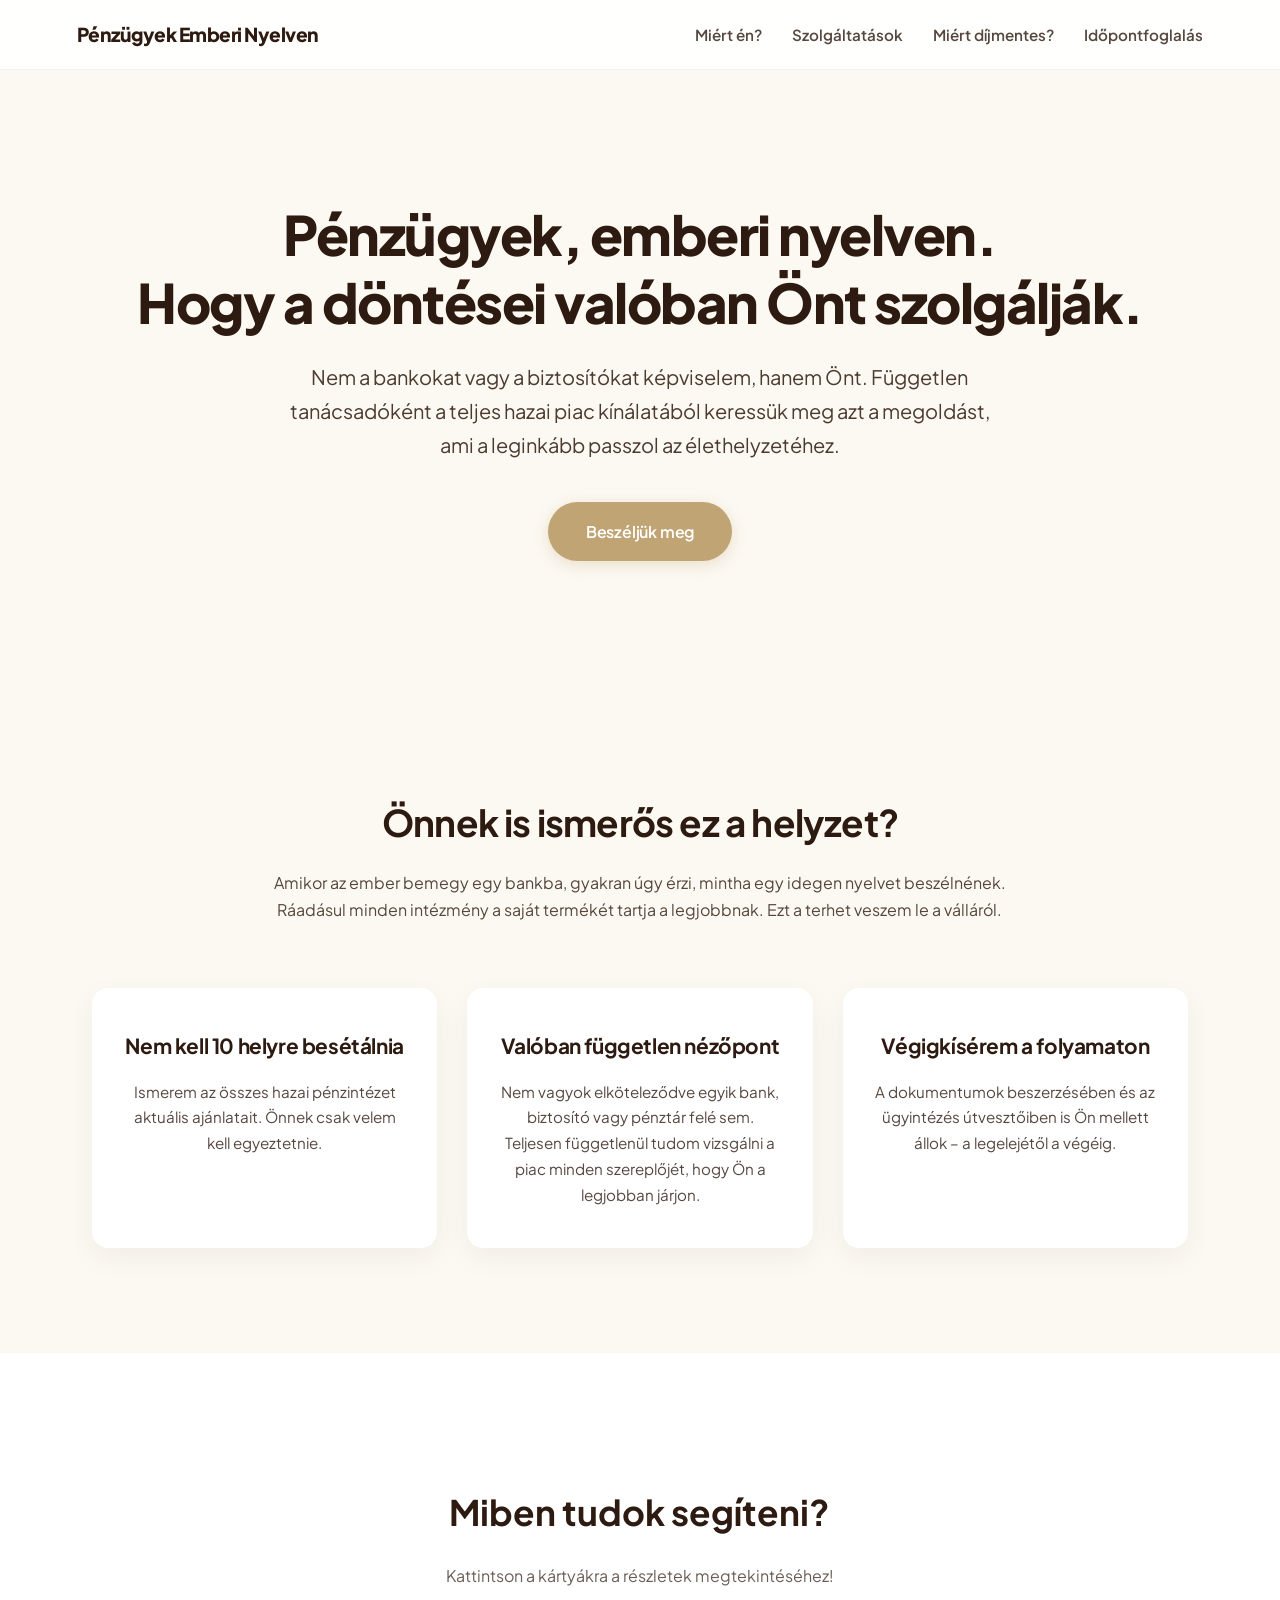
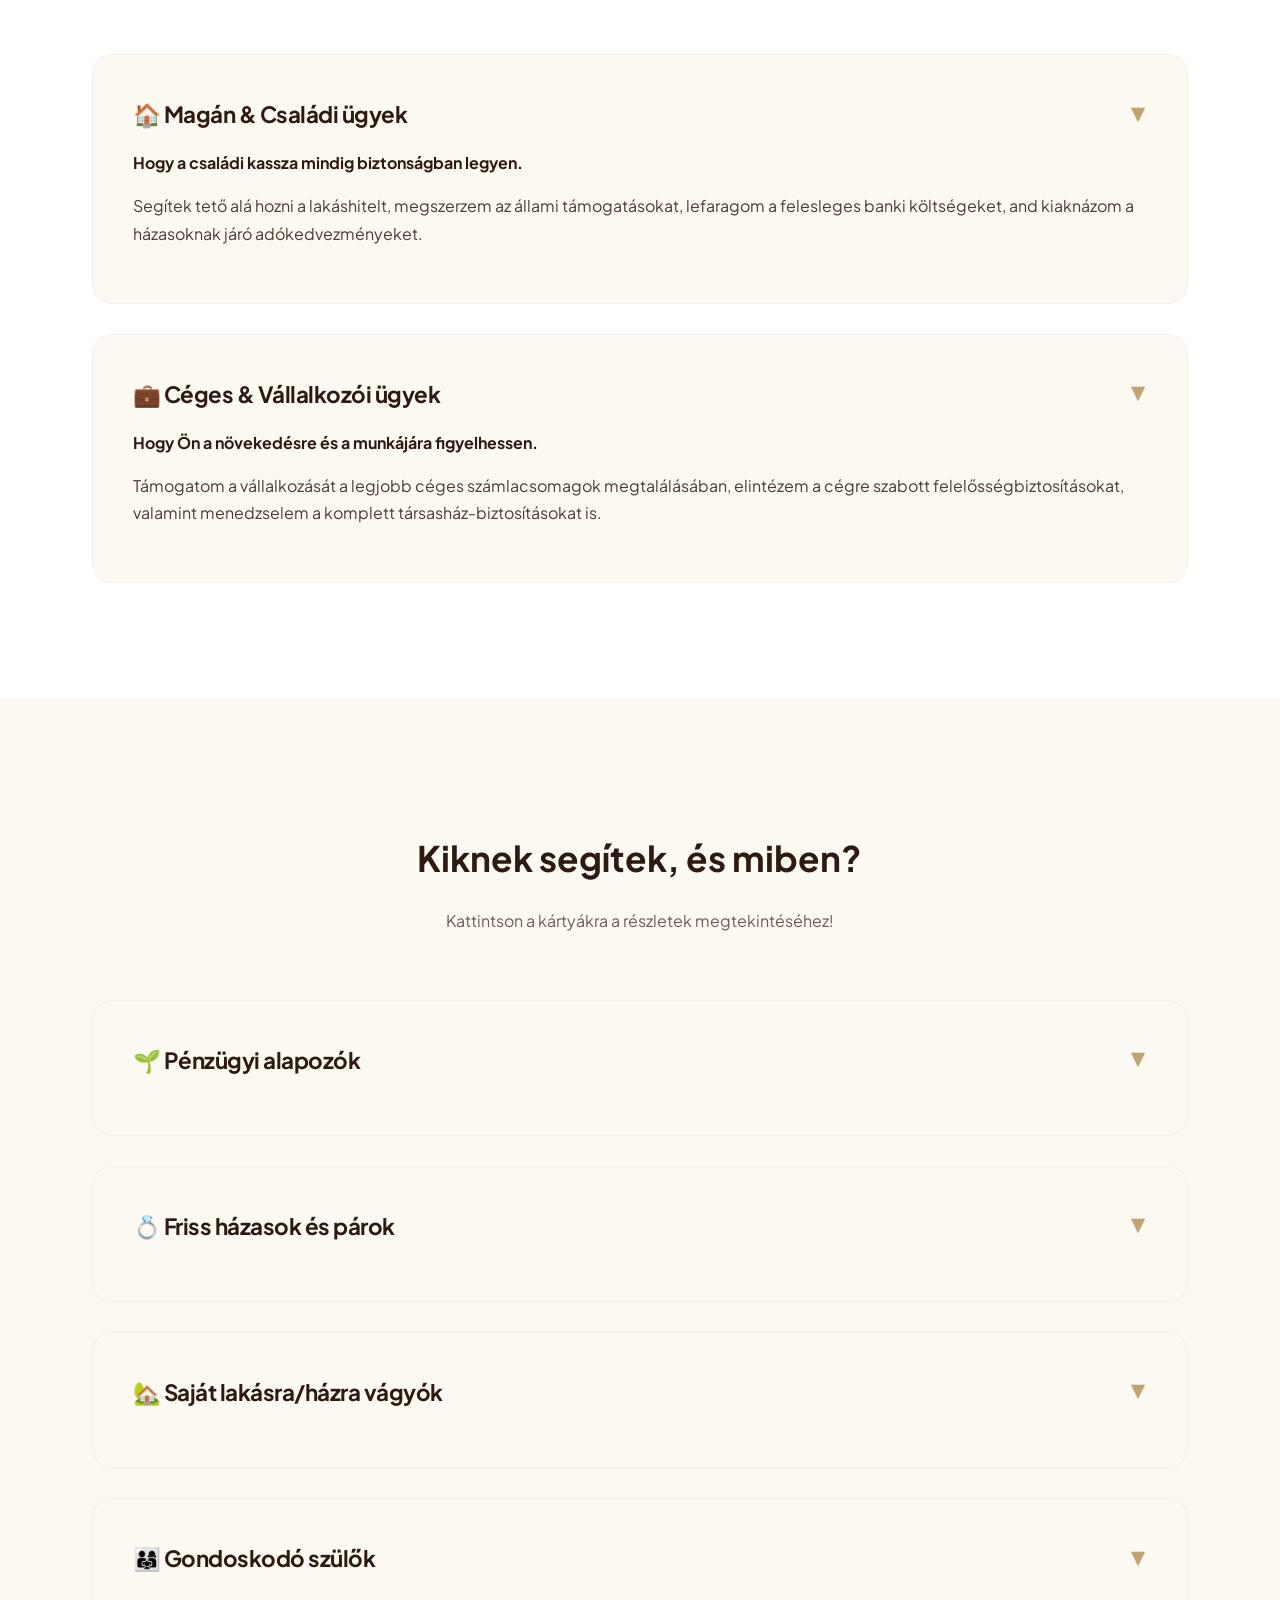
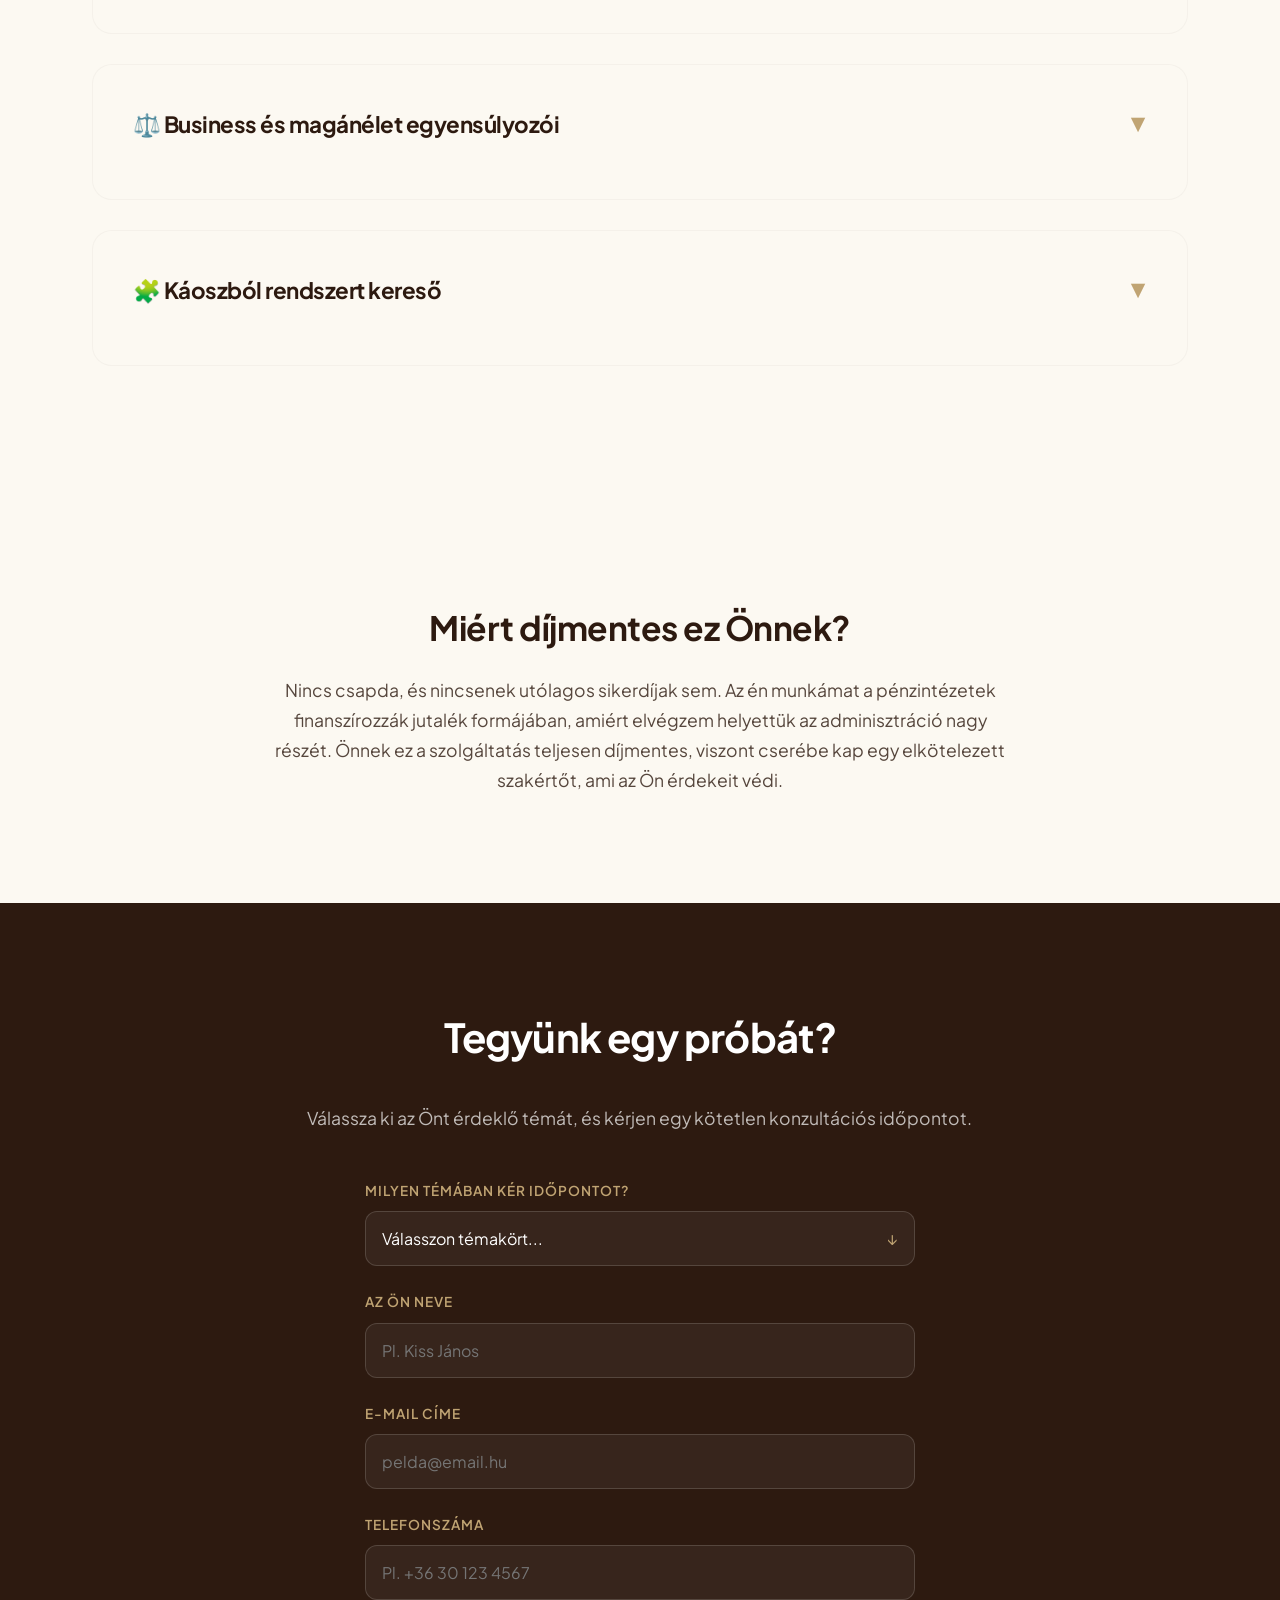
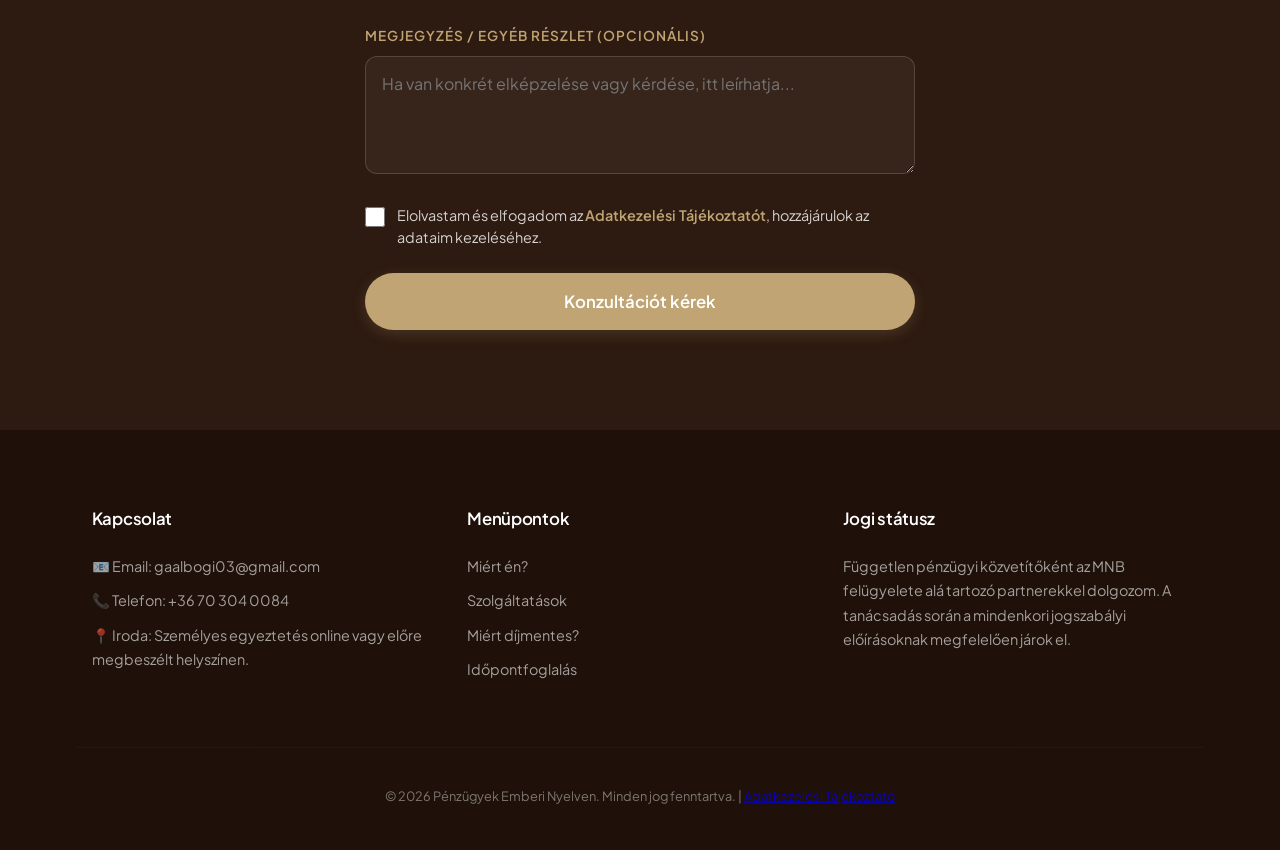
==== index.html @ 7c991e91 "Add mobile hamburger menu and social-share/SEO meta tags Nav collapses into a hamburger dropdown bel" ====
<!DOCTYPE html>
<html lang="hu">
<head>
<meta charset="UTF-8">
<meta name="viewport" content="width=device-width, initial-scale=1.0">
<title>Pénzügyi Tanácsadás - Emberi Nyelven</title>
<meta name="description" content="Független pénzügyi tanácsadás díjmentesen: lakáshitel, CSOK+, biztosítás, megtakarítás és céges pénzügyek egy helyen, emberi nyelven elmagyarázva.">

<!-- MEGOSZTÁSI ELŐNÉZET (OPEN GRAPH) -->
<meta property="og:type" content="website">
<meta property="og:title" content="Pénzügyek, emberi nyelven | Pénzügyi Tanácsadás">
<meta property="og:description" content="Független pénzügyi tanácsadás díjmentesen: lakáshitel, CSOK+, biztosítás, megtakarítás és céges pénzügyek egy helyen, emberi nyelven elmagyarázva.">
<meta property="og:image" content="https://gaalbogi03-ui.github.io/Bogi-weboldal/images/hero-bg.jpg">
<meta property="og:url" content="https://gaalbogi03-ui.github.io/Bogi-weboldal/">
<meta property="og:locale" content="hu_HU">
<meta name="twitter:card" content="summary_large_image">
<meta name="twitter:title" content="Pénzügyek, emberi nyelven | Pénzügyi Tanácsadás">
<meta name="twitter:description" content="Független pénzügyi tanácsadás díjmentesen: lakáshitel, CSOK+, biztosítás, megtakarítás és céges pénzügyek egy helyen, emberi nyelven elmagyarázva.">
<meta name="twitter:image" content="https://gaalbogi03-ui.github.io/Bogi-weboldal/images/hero-bg.jpg">

<!-- GOOGLE FONTS: Modern, geometriai Plus Jakarta Sans betűtípus behívása kiterjesztett latin ékezetekkel -->
<link rel="preconnect" href="https://fonts.googleapis.com">
<link rel="preconnect" href="https://fonts.gstatic.com" crossorigin>
<link href="https://fonts.googleapis.com/css2?family=Plus+Jakarta+Sans:wght@400;500;600;700;800&subset=latin-ext&display=swap" rel="stylesheet">

<style>
/* MODERNEBB & PRÉMIUMABB SZÍNPALETTA */
:root {
--primary-bg: #FCF9F2; /* Világos, tiszta krém háttér */
--dark-text: #2D1A10; /* Elegáns mélybarna a szövegeknek */
--accent-gold: #C0A473; /* Matt arany / pezsgő a gomboknak */
--accent-gold-hover: #A88E60;
--white-bg: #ffffff; /* Hófehér a kártyák kiemeléséhez */
--card-shadow: 0 10px 30px rgba(45, 26, 16, 0.05); /* Lágy, modern árnyék */
--card-shadow-hover: 0 20px 40px rgba(45, 26, 16, 0.1);
}

html {
scroll-behavior: smooth;
}

body {
font-family: 'Plus Jakarta Sans', -apple-system, BlinkMacSystemFont, sans-serif;
margin: 0;
padding: 0;
color: var(--dark-text);
background-color: var(--primary-bg);
line-height: 1.7;
-webkit-font-smoothing: antialiased;
}

.container {
width: 88%;
max-width: 1140px;
margin: 0 auto;
}

/* Navigációs sáv - Letisztult, lebegő hatás */
.navbar {
background-color: rgba(255, 255, 255, 0.9);
backdrop-filter: blur(10px);
-webkit-backdrop-filter: blur(10px);
border-bottom: 1px solid rgba(45, 26, 16, 0.05);
padding: 18px 0;
position: sticky;
top: 0;
z-index: 100;
}

.navbar .container {
display: flex;
justify-content: space-between;
align-items: center;
position: relative;
}

.nav-toggle {
display: none;
flex-direction: column;
justify-content: space-between;
width: 26px;
height: 18px;
background: none;
border: none;
padding: 0;
cursor: pointer;
z-index: 110;
}

.nav-toggle span {
display: block;
height: 2px;
width: 100%;
background-color: var(--dark-text);
border-radius: 2px;
transition: transform 0.3s ease, opacity 0.3s ease;
}

.nav-toggle.open span:nth-child(1) {
transform: translateY(8px) rotate(45deg);
}

.nav-toggle.open span:nth-child(2) {
opacity: 0;
}

.nav-toggle.open span:nth-child(3) {
transform: translateY(-8px) rotate(-45deg);
}

.logo {
font-weight: 800;
font-size: 1.2rem;
color: var(--dark-text);
text-decoration: none;
letter-spacing: -0.5px;
}

.nav-links {
display: flex;
list-style: none;
margin: 0;
padding: 0;
}

.nav-links li {
margin-left: 30px;
}

.nav-links a {
text-decoration: none;
color: var(--dark-text);
font-weight: 600;
font-size: 0.95rem;
opacity: 0.8;
transition: opacity 0.2s ease;
}

.nav-links a:hover {
opacity: 1;
}

/* Hero szekció - Lágy színátmenettel + elmosódott háttérkép */
.hero {
padding: 130px 0 110px 0;
text-align: center;
position: relative;
overflow: hidden;
}

.hero-bg {
position: absolute;
inset: 0;
background-image: url('images/hero-bg.jpg');
background-size: cover;
background-position: center;
z-index: 0;
}

.hero-overlay {
position: absolute;
inset: 0;
background: linear-gradient(180deg, rgba(252,249,242,0.82) 0%, rgba(252,249,242,0.94) 100%);
z-index: 1;
}

.hero .container {
position: relative;
z-index: 2;
}

.hero h1 {
font-size: 3.4rem;
font-weight: 800;
color: var(--dark-text);
line-height: 1.25;
margin-bottom: 24px;
margin-top: 0;
letter-spacing: -1.5px;
}

.hero p {
font-size: 1.25rem;
max-width: 720px;
margin: 0 auto 40px auto;
color: var(--dark-text);
opacity: 0.85;
font-weight: 400;
}

/* Gombok */
.btn {
display: inline-block;
background-color: var(--accent-gold);
color: #ffffff;
padding: 16px 38px;
text-decoration: none;
font-weight: 600;
border-radius: 50px;
transition: all 0.3s cubic-bezier(0.16, 1, 0.3, 1);
box-shadow: 0 4px 15px rgba(192, 164, 115, 0.3);
border: none;
cursor: pointer;
font-size: 1rem;
letter-spacing: -0.2px;
}

.btn:hover {
transform: translateY(-2px);
background-color: var(--accent-gold-hover);
box-shadow: 0 8px 25px rgba(192, 164, 115, 0.4);
}

/* Probléma / Megoldás */
.intro {
padding: 90px 0;
text-align: center;
}

.intro h2 {
font-size: 2.3rem;
font-weight: 700;
letter-spacing: -0.8px;
margin-bottom: 15px;
}

.features {
display: flex;
justify-content: space-between;
flex-wrap: wrap;
margin-top: 50px;
}

.feature-box {
flex: 1;
min-width: 280px;
margin: 15px;
padding: 40px 30px;
background-color: var(--white-bg);
border-radius: 16px;
box-shadow: var(--card-shadow);
transition: all 0.4s cubic-bezier(0.16, 1, 0.3, 1);
}

.feature-box:hover {
transform: translateY(-6px);
box-shadow: var(--card-shadow-hover);
}

.feature-box h3 {
font-size: 1.3rem;
font-weight: 700;
margin-top: 0;
margin-bottom: 15px;
letter-spacing: -0.4px;
}

.feature-box p {
font-size: 0.95rem;
opacity: 0.8;
margin: 0;
}

/* Szolgáltatások */
.services {
padding: 100px 0;
background-color: var(--white-bg);
}

.services-grid {
display: flex;
justify-content: space-between;
flex-wrap: wrap;
}

.service-card {
flex: 1;
min-width: 45%;
margin: 15px;
padding: 40px;
background: var(--primary-bg);
border-radius: 20px;
transition: all 0.4s cubic-bezier(0.16, 1, 0.3, 1);
cursor: pointer;
position: relative;
border: 1px solid rgba(45, 26, 16, 0.03);
text-align: left;
}

.service-card:hover {
background-color: #F5EFE4;
transform: translateY(-4px);
}

.service-header {
display: flex;
justify-content: space-between;
align-items: center;
margin-bottom: 15px;
}

.service-header h3 {
font-size: 1.4rem;
font-weight: 700;
margin: 0;
letter-spacing: -0.5px;
}

.toggle-icon {
font-size: 1.2rem;
color: var(--accent-gold);
transition: transform 0.3s ease;
font-weight: bold;
}

.service-card.active .toggle-icon {
transform: rotate(180deg);
}

.service-card p.intro-text {
margin: 0 0 15px 0;
opacity: 0.85;
}

.service-details {
max-height: 0;
overflow: hidden;
transition: max-height 0.4s cubic-bezier(0.16, 1, 0.3, 1), opacity 0.3s ease;
opacity: 0;
border-top: 1px solid rgba(45, 26, 16, 0.08);
padding-top: 0;
margin-top: 0;
}

.service-card.active .service-details {
max-height: 700px;
opacity: 1;
padding-top: 20px;
margin-top: 15px;
}

.service-details ul {
padding-left: 20px;
margin: 0;
}

.service-details li {
margin-bottom: 10px;
font-size: 0.95rem;
opacity: 0.9;
}

.service-details strong {
color: var(--dark-text);
}

/* Magyarázat rész */
.explanation {
padding: 90px 0;
text-align: center;
}

.explanation h2 {
font-size: 2.1rem;
font-weight: 700;
margin-bottom: 20px;
letter-spacing: -0.5px;
}

.explanation p {
font-size: 1.1rem;
opacity: 0.8;
}

/* Kapcsolati űrlap */
.contact {
background-color: var(--dark-text);
color: #ffffff;
padding: 100px 0;
text-align: center;
}

.contact h2 {
font-size: 2.5rem;
font-weight: 700;
letter-spacing: -0.8px;
margin-top: 0;
}

.contact p {
opacity: 0.7;
font-size: 1.1rem;
}

.contact form {
max-width: 550px;
margin: 45px auto 0 auto;
text-align: left;
}

.form-group {
margin-bottom: 24px;
}

.form-group label {
display: block;
margin-bottom: 9px;
font-weight: 600;
color: var(--accent-gold);
font-size: 0.85rem;
text-transform: uppercase;
letter-spacing: 1px;
}

.contact input, .contact select, .contact textarea {
width: 100%;
padding: 16px;
border-radius: 12px;
border: 1px solid rgba(255, 255, 255, 0.15);
background-color: rgba(255, 255, 255, 0.05);
color: #ffffff;
box-sizing: border-box;
font-family: inherit;
font-size: 1rem;
transition: all 0.3s ease;
-webkit-appearance: none;
appearance: none;
}

.contact input:focus, .contact select:focus, .contact textarea:focus {
outline: none;
border-color: var(--accent-gold);
background-color: rgba(255, 255, 255, 0.08);
}

.select-wrapper {
position: relative;
}

.select-wrapper::after {
content: "↓";
font-size: 1rem;
color: var(--accent-gold);
right: 18px;
top: 14px;
position: absolute;
pointer-events: none;
}

/* JAVÍTOTT ÁSZF RUBLIKA STÍLUS */
.checkbox-group {
display: flex;
align-items: flex-start;
margin-top: 20px;
margin-bottom: 25px;
gap: 12px; /* Biztosítja a tiszta távolságot a négyzet és a szöveg között */
}

.checkbox-group input[type="checkbox"] {
width: 20px;
height: 20px;
margin: 2px 0 0 0;
cursor: pointer;
flex-shrink: 0; /* Megakadályozza, hogy a jelölőnégyzet összenyomódjon */
-webkit-appearance: checkbox; /* Visszaállítja a natív checkbox működést */
appearance: checkbox;
}

.checkbox-group label {
text-transform: none;
font-size: 0.9rem;
font-weight: 400;
color: rgba(255, 255, 255, 0.8);
letter-spacing: 0;
line-height: 1.5;
cursor: pointer;
margin-bottom: 0;
display: inline;
}

.checkbox-group a {
color: var(--accent-gold);
text-decoration: none;
font-weight: 600;
position: relative;
z-index: 5; /* Biztosítja, hogy a link kattintható maradjon */
}

.checkbox-group a:hover {
text-decoration: underline;
}

.contact button {
background-color: var(--accent-gold);
color: #ffffff;
border: none;
padding: 18px 40px;
font-weight: 600;
font-size: 1.05rem;
cursor: pointer;
border-radius: 50px;
width: 100%;
transition: all 0.3s ease;
box-shadow: 0 4px 15px rgba(192, 164, 115, 0.2);
font-family: inherit;
}

.contact button:hover {
background-color: var(--accent-gold-hover);
transform: translateY(-2px);
}

/* Modern lábléc */
.main-footer {
background-color: #1F110A;
color: rgba(255, 255, 255, 0.6);
padding: 60px 0 30px 0;
font-size: 0.9rem;
}

.footer-grid {
display: flex;
justify-content: space-between;
flex-wrap: wrap;
margin-bottom: 40px;
}

.footer-col {
flex: 1;
min-width: 250px;
margin: 15px;
}

.footer-col h4 {
color: #ffffff;
margin-top: 0;
margin-bottom: 20px;
font-size: 1.05rem;
font-weight: 600;
letter-spacing: -0.3px;
}

.footer-col p {
margin: 10px 0;
}

.footer-col a {
color: rgba(255, 255, 255, 0.6);
text-decoration: none;
transition: color 0.2s ease;
}

.footer-col a:hover {
color: var(--accent-gold);
}

.footer-legal {
text-align: center;
padding-top: 25px;
border-top: 1px solid rgba(255, 255, 255, 0.05);
font-size: 0.8rem;
opacity: 0.7;
}

/* Reszponzív nézet */
@media (max-width: 768px) {
.navbar .container {
flex-direction: row;
justify-content: space-between;
}
.nav-toggle {
display: flex;
}
.nav-links {
display: none;
position: absolute;
top: calc(100% + 18px);
left: -6%;
width: 112%;
flex-direction: column;
background-color: var(--white-bg);
box-shadow: 0 15px 30px rgba(45, 26, 16, 0.1);
padding: 10px 0;
}
.nav-links.open {
display: flex;
}
.nav-links li {
margin: 0;
text-align: center;
}
.nav-links a {
display: block;
padding: 14px 20px;
}
.hero h1 {
font-size: 2.4rem;
}
.service-card {
min-width: 100%;
margin: 10px 0;
padding: 30px;
}
.features {
margin-top: 20px;
}
.feature-box {
margin: 10px 0;
}
}
</style>
</head>
<body>

<!-- NAVIGÁCIÓ -->
<nav class="navbar">
<div class="container">
<a href="#" class="logo">Pénzügyek Emberi Nyelven</a>
<button class="nav-toggle" id="nav-toggle" aria-label="Menü megnyitása" aria-expanded="false">
<span></span><span></span><span></span>
</button>
<ul class="nav-links" id="nav-links">
<li><a href="#rolam">Miért én?</a></li>
<li><a href="#szolgaltatasok">Szolgáltatások</a></li>
<li><a href="#miert-dijmentes">Miért díjmentes?</a></li>
<li><a href="#kapcsolat">Időpontfoglalás</a></li>
</ul>
</div>
</nav>

<main>
<!-- HERO SZEKCIÓ -->
<header class="hero">
<div class="hero-bg"></div>
<div class="hero-overlay"></div>
<div class="container">
<h1>Pénzügyek, emberi nyelven.<br>Hogy a döntései valóban Önt szolgálják.</h1>
<p>Nem a bankokat vagy a biztosítókat képviselem, hanem Önt. Független tanácsadóként a teljes hazai piac kínálatából keressük meg azt a megoldást, ami a leginkább passzol az élethelyzetéhez.</p>
<a href="#kapcsolat" class="btn">Beszéljük meg</a>
</div>
</header>

<!-- PROBLÉMA / MEGOLDÁS -->
<section class="intro" id="rolam">
<div class="container">
<h2>Önnek is ismerős ez a helyzet?</h2>
<p style="max-width: 750px; margin: 0 auto; opacity: 0.8;">Amikor az ember bemegy egy bankba, gyakran úgy érzi, mintha egy idegen nyelvet beszélnének. Ráadásul minden intézmény a saját termékét tartja a legjobbnak. Ezt a terhet veszem le a válláról.</p>

<div class="features">
<div class="feature-box">
<h3>Nem kell 10 helyre besétálnia</h3>
<p>Ismerem az összes hazai pénzintézet aktuális ajánlatait. Önnek csak velem kell egyeztetnie.</p>
</div>
<div class="feature-box">
<h3>Valóban független nézőpont</h3>
<p>Nem vagyok elköteleződve egyik bank, biztosító vagy pénztár felé sem. Teljesen függetlenül tudom vizsgálni a piac minden szereplőjét, hogy Ön a legjobban járjon.</p>
</div>
<div class="feature-box">
<h3>Végigkísérem a folyamaton</h3>
<p>A dokumentumok beszerzésében és az ügyintézés útvesztőiben is Ön mellett állok – a legelejétől a végéig.</p>
</div>
</div>
</div>
</section>

<!-- SZOLGÁLTATÁSOK -->
<section class="services" id="szolgaltatasok">
<div class="container">
<h2 style="text-align: center; font-size: 2.2rem; margin-bottom: 20px;">Miben tudok segíteni?</h2>
<p style="text-align: center; opacity: 0.7; margin-bottom: 50px;">Kattintson a kártyákra a részletek megtekintéséhez!</p>

<div class="services-grid">
<!-- Lakossági Pénzügyek -->
<div class="service-card" onclick="toggleService(this)">
<div class="service-header">
<h3>🏠 Magán & Családi ügyek</h3>
<span class="toggle-icon">▼</span>
</div>
<p><strong>Hogy a családi kassza mindig biztonságban legyen.</strong></p>
<p class="intro-text">Segítek tető alá hozni a lakáshitelt, megszerzem az állami támogatásokat, lefaragom a felesleges banki költségeket, and kiaknázom a házasoknak járó adókedvezményeket.</p>

<div class="service-details">
<ul>
<li><strong>Otthonteremtés és Támogatások:</strong> A CSOK+, Babaváró, az <strong>Otthon Start Program (OSP) hitel</strong> és a piaci lakáshitelek teljes körű intézése, hogy minden elérhető forrást maximálisan kihasználjunk.</li>
<li><strong>Első házasok adókedvezménye:</strong> Segítek átlátni és zökkenőmentesen visszaigényelni a friss házasoknak járó állami adókönnyítéseket, hogy több maradjon a közös kasszában.</li>
<li><strong>Hitelkiváltás:</strong> Ha van régebbi, drága hitele, megnézzük, hogyan tudjuk azt lecserélni egy sokkal olcsóbb, fixebb havidíjúra.</li>
<li><strong>Mindennapi Bankszámlák:</strong> Átnézzük a költési szokásait, és lenyessük a felesleges havidíjakat, utalási sarcolásokat. Olyan számlákiemelést keresünk, ami Önnek spórol.</li>
<li><strong>Gyors segítség (Személyi kölcsönök):</strong> Ha autóvásárlásra, felújításra vagy hirtelen jött kiadásra kell pénz, megtaláljuk a legkedvezőbb kamatú, rejtett buktatók nélküli megoldást.</li>
<li><strong>A család és az értékek védelme:</strong> Olyan élet-, egészség- és lakásbiztosítást rakunk össze, ami egy váratlan helyzetben tényleg kifizeti a számlákat.</li>
</ul>
</div>
</div>

<!-- Vállalati Pénzügyek -->
<div class="service-card" onclick="toggleService(this)">
<div class="service-header">
<h3>💼 Céges & Vállalkozói ügyek</h3>
<span class="toggle-icon">▼</span>
</div>
<p><strong>Hogy Ön a növekedésre és a munkájára figyelhessen.</strong></p>
<p class="intro-text">Támogatom a vállalkozását a legjobb céges számlacsomagok megtalálásában, elintézem a cégre szabott felelősségbiztosításokat, valamint menedzselem a komplett társasház-biztosításokat is.</p>

<div class="service-details">
<ul>
<li><strong>Olcsóbb céges bankszámlák & POS terminálok:</strong> Versenyeztetjük a bankokat a cég utalási forgalma alapján. Megkeressük a legkisebb költségű számlát és a legkedvezőbb kártyaelfogadási (POS) feltételeket.</li>
<li><strong>Társasház-biztosítások:</strong> Meglévő és új társasházak teljes körű biztosítási átvilágítása és optimalizálása, hogy a közösség épülete és értékei a legjobb feltételekkel legyenek védve.</li>
<li><strong>Céges biztonság:</strong> Felelősségbiztosítások szakmára vagy cégvezetőkre, a telephely és a gépek védelme, valamint a céges autók (flották) kedvező biztosítása.</li>
<li><strong>Dolgozói gondoskodás (Kulcsember programok):</strong> Olyan adóoptimalizált juttatási csomagokat (pl. céges egészségbiztosítást) építünk fel, amivel könnyebb megtartani a jó munkaerőt.</li>
</ul>
</div>
</div>
</div>
</div>
</section>

<!-- KIKNEK SEGÍTEK -->
<section class="services" id="kiknek-segitek" style="background-color: var(--primary-bg);">
<div class="container">
<h2 style="text-align: center; font-size: 2.2rem; margin-bottom: 20px;">Kiknek segítek, és miben?</h2>
<p style="text-align: center; opacity: 0.7; margin-bottom: 50px;">Kattintson a kártyákra a részletek megtekintéséhez!</p>

<div class="services-grid">
<div class="service-card" onclick="toggleService(this)">
<div class="service-header">
<h3>🌱 Pénzügyi alapozók</h3>
<span class="toggle-icon">▼</span>
</div>
<div class="service-details">
<p>Akik tudatos pénzügyi alapokat szeretnének teremteni ahelyett, hogy csak céltalanul rakosgatnak félre.</p>
</div>
</div>

<div class="service-card" onclick="toggleService(this)">
<div class="service-header">
<h3>💍 Friss házasok és párok</h3>
<span class="toggle-icon">▼</span>
</div>
<div class="service-details">
<p>Akik most alapozzák meg a közös életüket (legyen szó fészekrakásról, családalapításról vagy stabilitásról), és biztosra akarnak menni az indulásnál.</p>
</div>
</div>

<div class="service-card" onclick="toggleService(this)">
<div class="service-header">
<h3>🏡 Saját lakásra/házra vágyók</h3>
<span class="toggle-icon">▼</span>
</div>
<div class="service-details">
<p>Akik a legkedvezőbb hitelek és támogatások mellett a jogi folyamatokat is biztos kezekben tudnák, hogy az adásvétel valóban stresszmentes legyen.</p>
</div>
</div>

<div class="service-card" onclick="toggleService(this)">
<div class="service-header">
<h3>👨‍👩‍👧 Gondoskodó szülők</h3>
<span class="toggle-icon">▼</span>
</div>
<div class="service-details">
<p>Akik szülőként pontosan értik, hogy a család anyagi védelmét nem bízhatják a véletlenre.</p>
</div>
</div>

<div class="service-card" onclick="toggleService(this)">
<div class="service-header">
<h3>⚖️ Business és magánélet egyensúlyozói</h3>
<span class="toggle-icon">▼</span>
</div>
<div class="service-details">
<p>Akik szeretnék végre élesen elválasztani és tisztán átlátni a privát megtakarításaikat és az üzleti bevételeiket.</p>
</div>
</div>

<div class="service-card" onclick="toggleService(this)">
<div class="service-header">
<h3>🧩 Káoszból rendszert kereső</h3>
<span class="toggle-icon">▼</span>
</div>
<div class="service-details">
<p>Akiknek már van néhány meglévő szerződésük (hitel, biztosítás, befektetés), de hiányzik egy szakértő, aki egységes és érthető rendszerré gyúrná össze őket.</p>
</div>
</div>
</div>
</div>
</section>

<!-- MIÉRT DÍJMENTES -->
<section class="explanation" id="miert-dijmentes">
<div class="container" style="max-width: 750px;">
<h2>Miért díjmentes ez Önnek?</h2>
<p>Nincs csapda, és nincsenek utólagos sikerdíjak sem. Az én munkámat a pénzintézetek finanszírozzák jutalék formájában, amiért elvégzem helyettük az adminisztráció nagy részét. Önnek ez a szolgáltatás teljesen díjmentes, viszont cserébe kap egy elkötelezett szakértőt, ami az Ön érdekeit védi.</p>
</div>
</section>

<!-- KAPCSOLAT ÉS IDŐPONTFOGLALÓ -->
<section class="contact" id="kapcsolat">
<div class="container">
<h2>Tegyünk egy próbát?</h2>
<p>Válassza ki az Önt érdeklő témát, és kérjen egy kötetlen konzultációs időpontot.</p>

<form id="contact-form" action="https://api.web3forms.com/submit" method="POST">
<input type="hidden" name="access_key" value="3ff886d4-8d54-4756-86e4-f9f395a678a9">
<input type="hidden" name="subject" value="Új konzultáció igény – Pénzügyek Emberi Nyelven">
<input type="hidden" name="from_name" value="Pénzügyek Emberi Nyelven weboldal">
<input type="checkbox" name="botcheck" style="display:none" tabindex="-1" autocomplete="off">
<div class="form-group">
<label for="topic">Milyen témában kér időpontot?</label>
<div class="select-wrapper">
<select id="topic" name="topic" required>
<option value="" disabled selected style="color: #333;">Válasszon témakört...</option>
<option value="lakashitel" style="color: #333;">🏠 Lakáshitel, CSOK+ és OSP ügyintézés</option>
<option value="szemelyi-kolcson" style="color: #333;">💰 Személyi kölcsön / Szabad felhasználás</option>
<option value="biztositas" style="color: #333;">🛡️ Családi / Vagyonbiztosítás és Adókedvezmények</option>
<option value="lakossagi-szamla" style="color: #333;">💳 Lakossági bankszámla optimalizálás</option>
<option value="tarsashaz-ceg" style="color: #333;">🏢 Társasház-biztosítás / Céges védelem</option>
<option value="ceges-szamla" style="color: #333;">💳 Kedvezőbb céges bankszámla</option>
<option value="egyeb" style="color: #333;">☕ Egyéb pénzügyi átvilágítás</option>
</select>
</div>
</div>

<div class="form-group">
<label for="name">Az Ön neve</label>
<input type="text" id="name" name="name" placeholder="Pl. Kiss János" required>
</div>

<div class="form-group">
<label for="email">E-mail címe</label>
<input type="email" id="email" name="email" placeholder="pelda@email.hu" required>
</div>

<div class="form-group">
<label for="phone">Telefonszáma</label>
<input type="tel" id="phone" name="phone" placeholder="Pl. +36 30 123 4567">
</div>

<div class="form-group">
<label for="message">Megjegyzés / Egyéb részlet (Opcionális)</label>
<textarea id="message" name="message" rows="4" placeholder="Ha van konkrét elképzelése vagy kérdése, itt leírhatja..."></textarea>
</div>

<!-- JAVÍTOTT ÁSZF RUBLIKA -->
<div class="checkbox-group">
<input type="checkbox" id="aszf" name="aszf" required>
<label for="aszf">Elolvastam és elfogadom az <a href="https://www.ovb.hu/szerviz/adatkezelesi-szabalyzat.html" target="_blank">Adatkezelési Tájékoztatót</a>, hozzájárulok az adataim kezeléséhez.</label>
</div>

<button type="submit" id="contact-submit">Konzultációt kérek</button>
<p id="contact-status" style="margin-top: 18px; font-weight: 600; display: none;"></p>
</form>
</div>
</section>
</main>

<!-- LÁBLÉC -->
<footer class="main-footer">
<div class="container">
<div class="footer-grid">
<div class="footer-col">
<h4>Kapcsolat</h4>
<p>📧 Email: <a href="mailto:gaalbogi03@gmail.com">gaalbogi03@gmail.com</a></p>
<p>📞 Telefon: <a href="tel:+36703040084">+36 70 304 0084</a></p>
<p>📍 Iroda: Személyes egyeztetés online vagy előre megbeszélt helyszínen.</p>
</div>
<div class="footer-col">
<h4>Menüpontok</h4>
<p><a href="#rolam">Miért én?</a></p>
<p><a href="#szolgaltatasok">Szolgáltatások</a></p>
<p><a href="#miert-dijmentes">Miért díjmentes?</a></p>
<p><a href="#kapcsolat">Időpontfoglalás</a></p>
</div>
<div class="footer-col">
<h4>Jogi státusz</h4>
<p>Független pénzügyi közvetítőként az MNB felügyelete alá tartozó partnerekkel dolgozom. A tanácsadás során a mindenkori jogszabályi előírásoknak megfelelően járok el.</p>
</div>
</div>

<div class="footer-legal">
<p>&copy; 2026 Pénzügyek Emberi Nyelven. Minden jog fenntartva. | <a href="https://www.ovb.hu/szerviz/adatkezelesi-szabalyzat.html" target="_blank">Adatkezelési Tájékoztató</a></p>
</div>
</div>
</footer>

<!-- INTERAKTÍV JAVASCRIPT A LENYÍLÓS MODULHOZ -->
<script>
// MOBIL HAMBURGER MENÜ
const navToggle = document.getElementById('nav-toggle');
const navLinks = document.getElementById('nav-links');

navToggle.addEventListener('click', function() {
const isOpen = navLinks.classList.toggle('open');
navToggle.classList.toggle('open');
navToggle.setAttribute('aria-expanded', isOpen);
});

navLinks.querySelectorAll('a').forEach(function(link) {
link.addEventListener('click', function() {
navLinks.classList.remove('open');
navToggle.classList.remove('open');
navToggle.setAttribute('aria-expanded', 'false');
});
});

function toggleService(card) {
const allCards = document.querySelectorAll('.service-card');
const isActive = card.classList.contains('active');

// Az összes többi kártya becsukása, hogy egyszerre csak egy lehessen nyitva
allCards.forEach(c => c.classList.remove('active'));

// Ha a kattintott kártya nem volt aktív, akkor kinyitjuk
if (!isActive) {
card.classList.add('active');
}
}

// KAPCSOLATFELVÉTELI ŰRLAP KÜLDÉSE (Web3Forms, oldalelhagyás nélkül)
const contactForm = document.getElementById('contact-form');
const contactStatus = document.getElementById('contact-status');
const contactSubmit = document.getElementById('contact-submit');

contactForm.addEventListener('submit', function(e) {
e.preventDefault();

contactSubmit.disabled = true;
contactSubmit.textContent = 'Küldés...';
contactStatus.style.display = 'none';

fetch(contactForm.action, {
method: 'POST',
headers: { 'Accept': 'application/json' },
body: new FormData(contactForm)
})
.then(response => response.json())
.then(data => {
if (data.success) {
contactStatus.textContent = 'Köszönjük! Az üzenetét megkaptuk, hamarosan felvesszük Önnel a kapcsolatot.';
contactStatus.style.color = '#8FCB9B';
contactForm.reset();
} else {
contactStatus.textContent = 'Hiba történt a küldés során. Kérjük, próbálja meg később, vagy írjon a gaalbogi03@gmail.com címre.';
contactStatus.style.color = '#E38B8B';
}
contactStatus.style.display = 'block';
})
.catch(() => {
contactStatus.textContent = 'Hiba történt a küldés során. Kérjük, próbálja meg később, vagy írjon a gaalbogi03@gmail.com címre.';
contactStatus.style.color = '#E38B8B';
contactStatus.style.display = 'block';
})
.finally(() => {
contactSubmit.disabled = false;
contactSubmit.textContent = 'Konzultációt kérek';
});
});
</script>

</body>
</html>
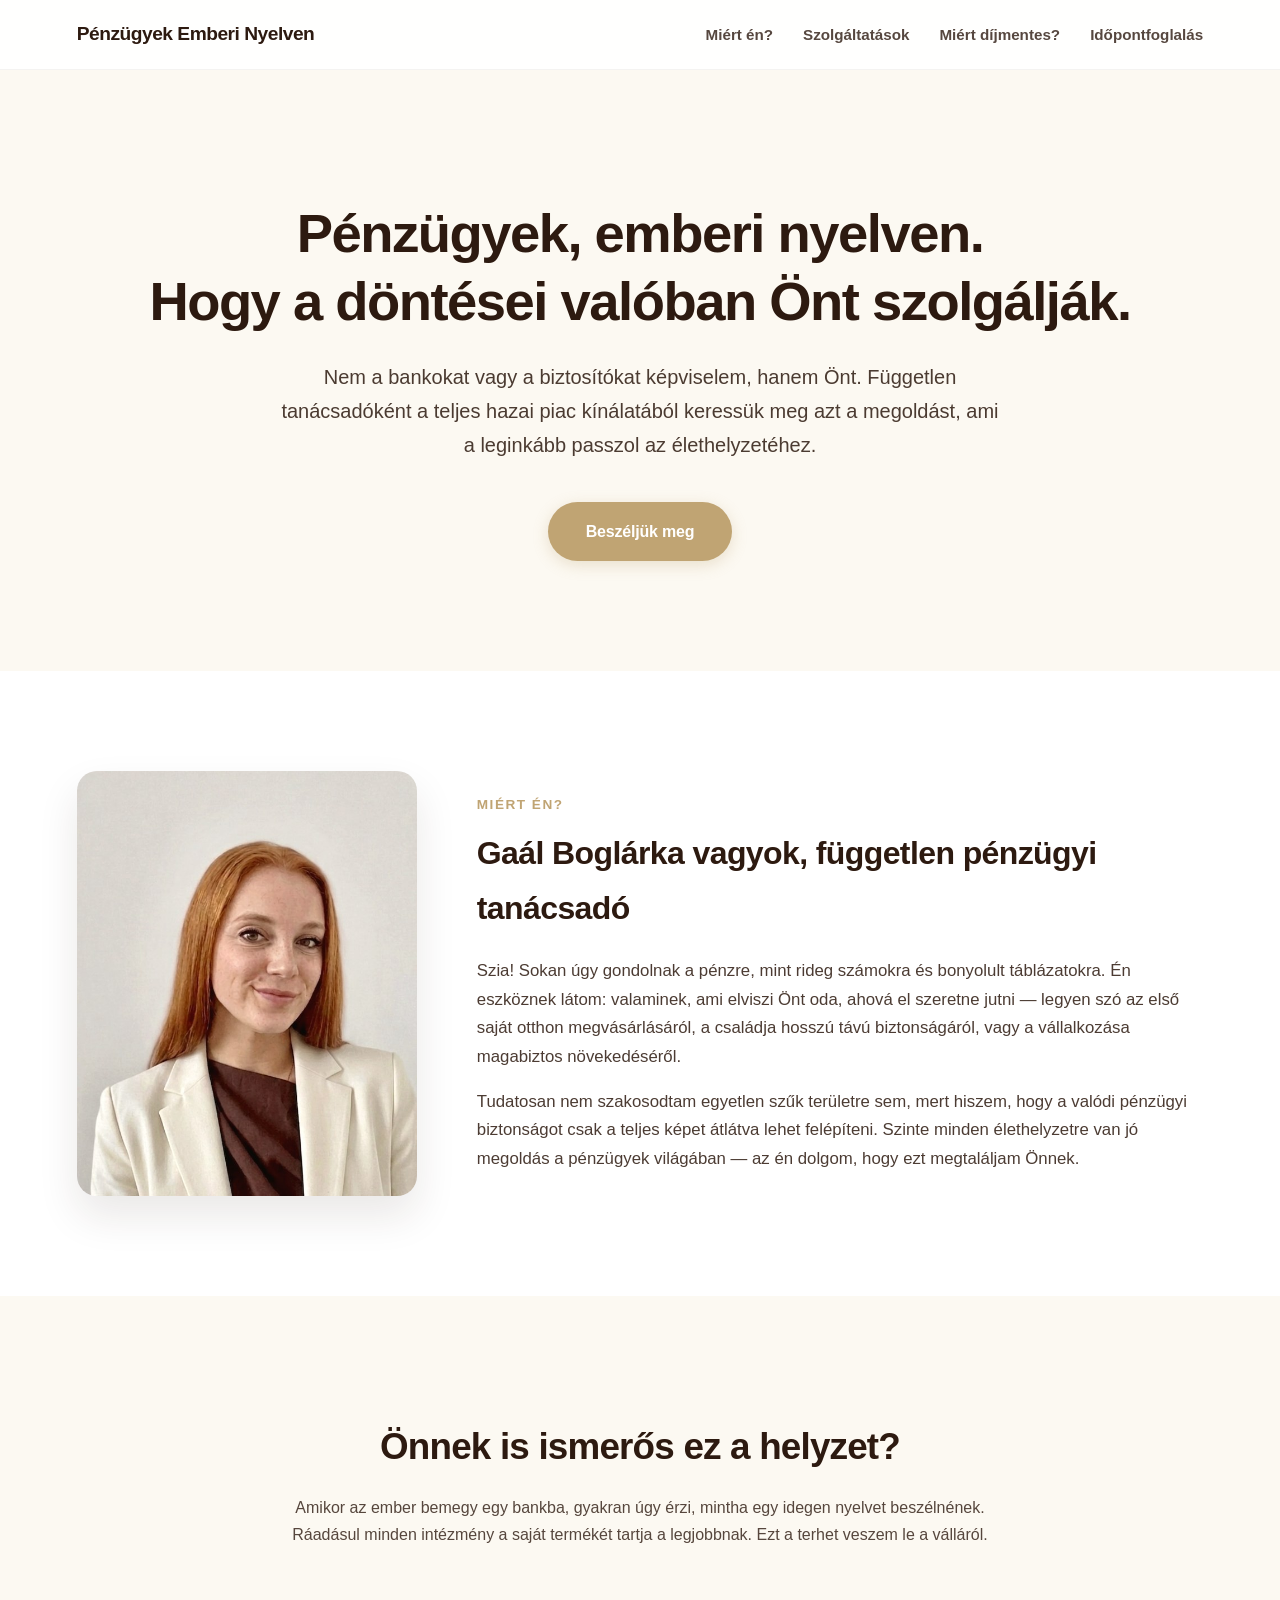
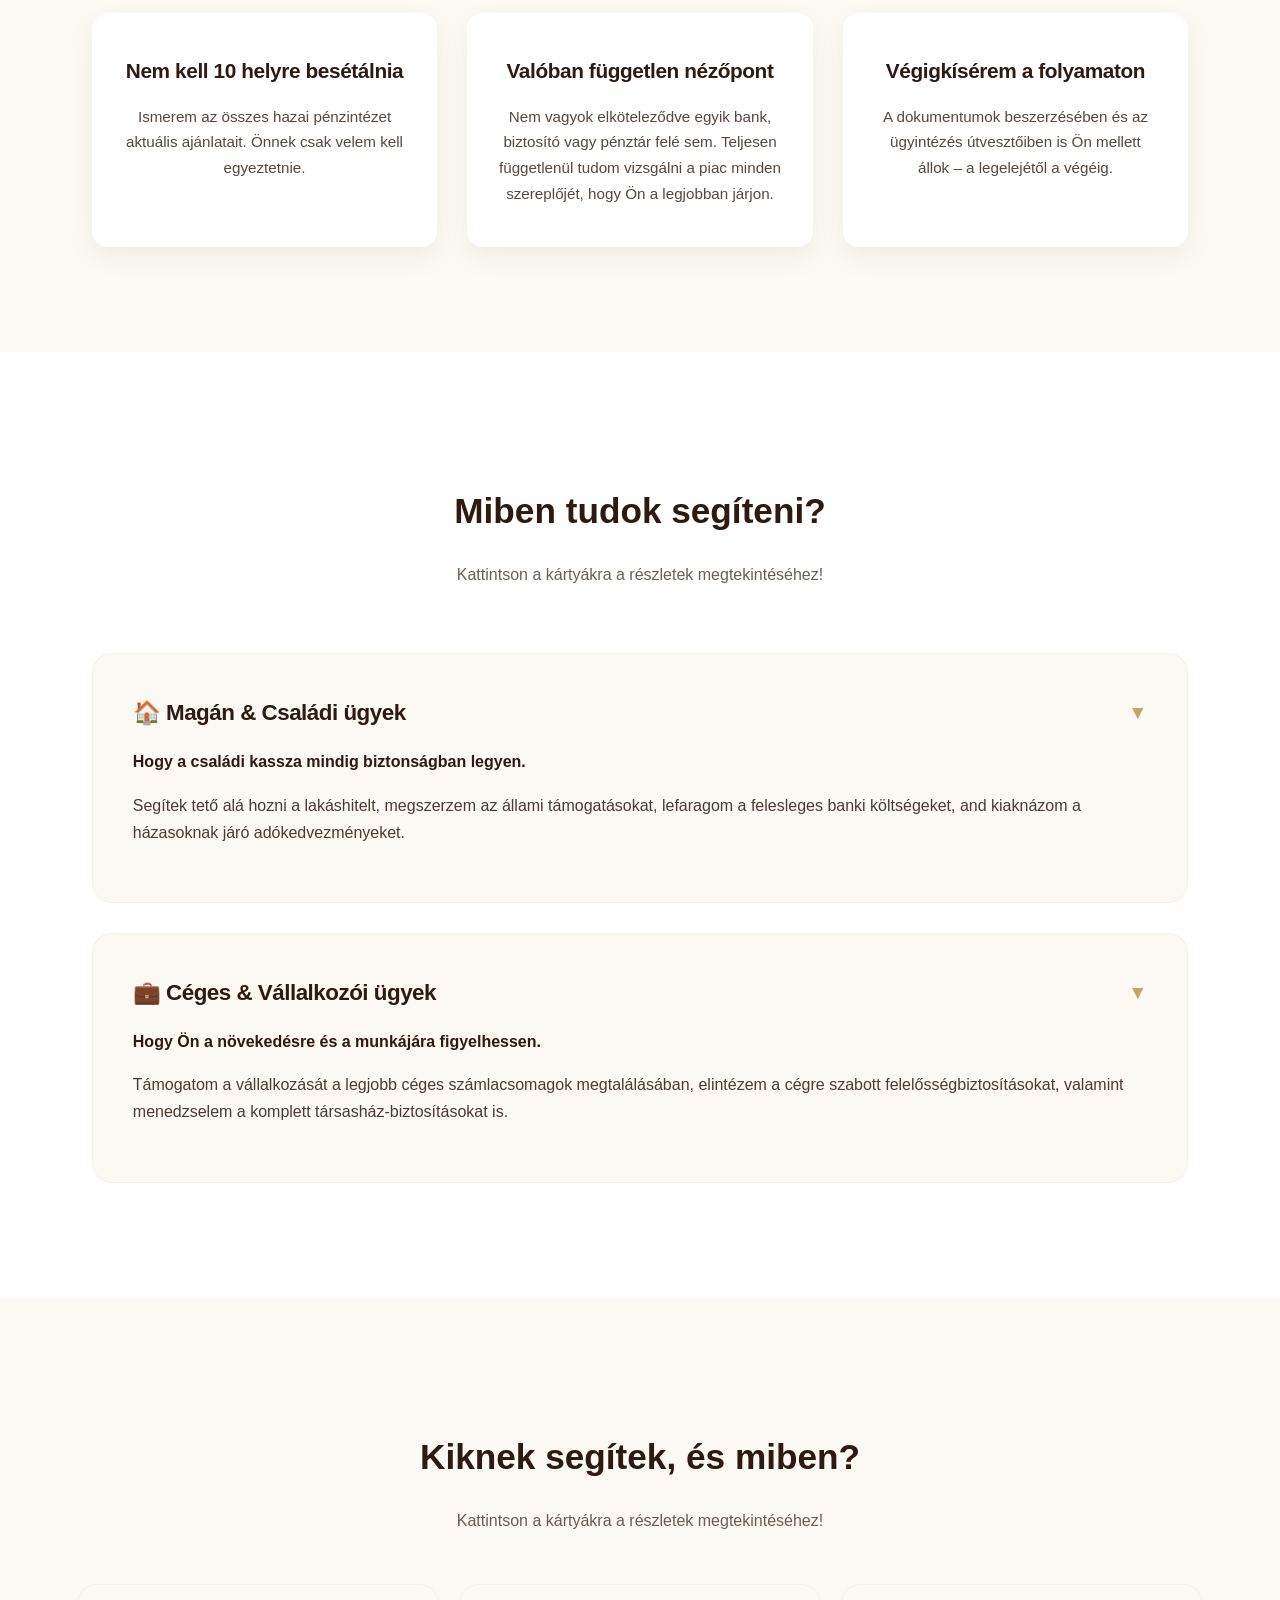
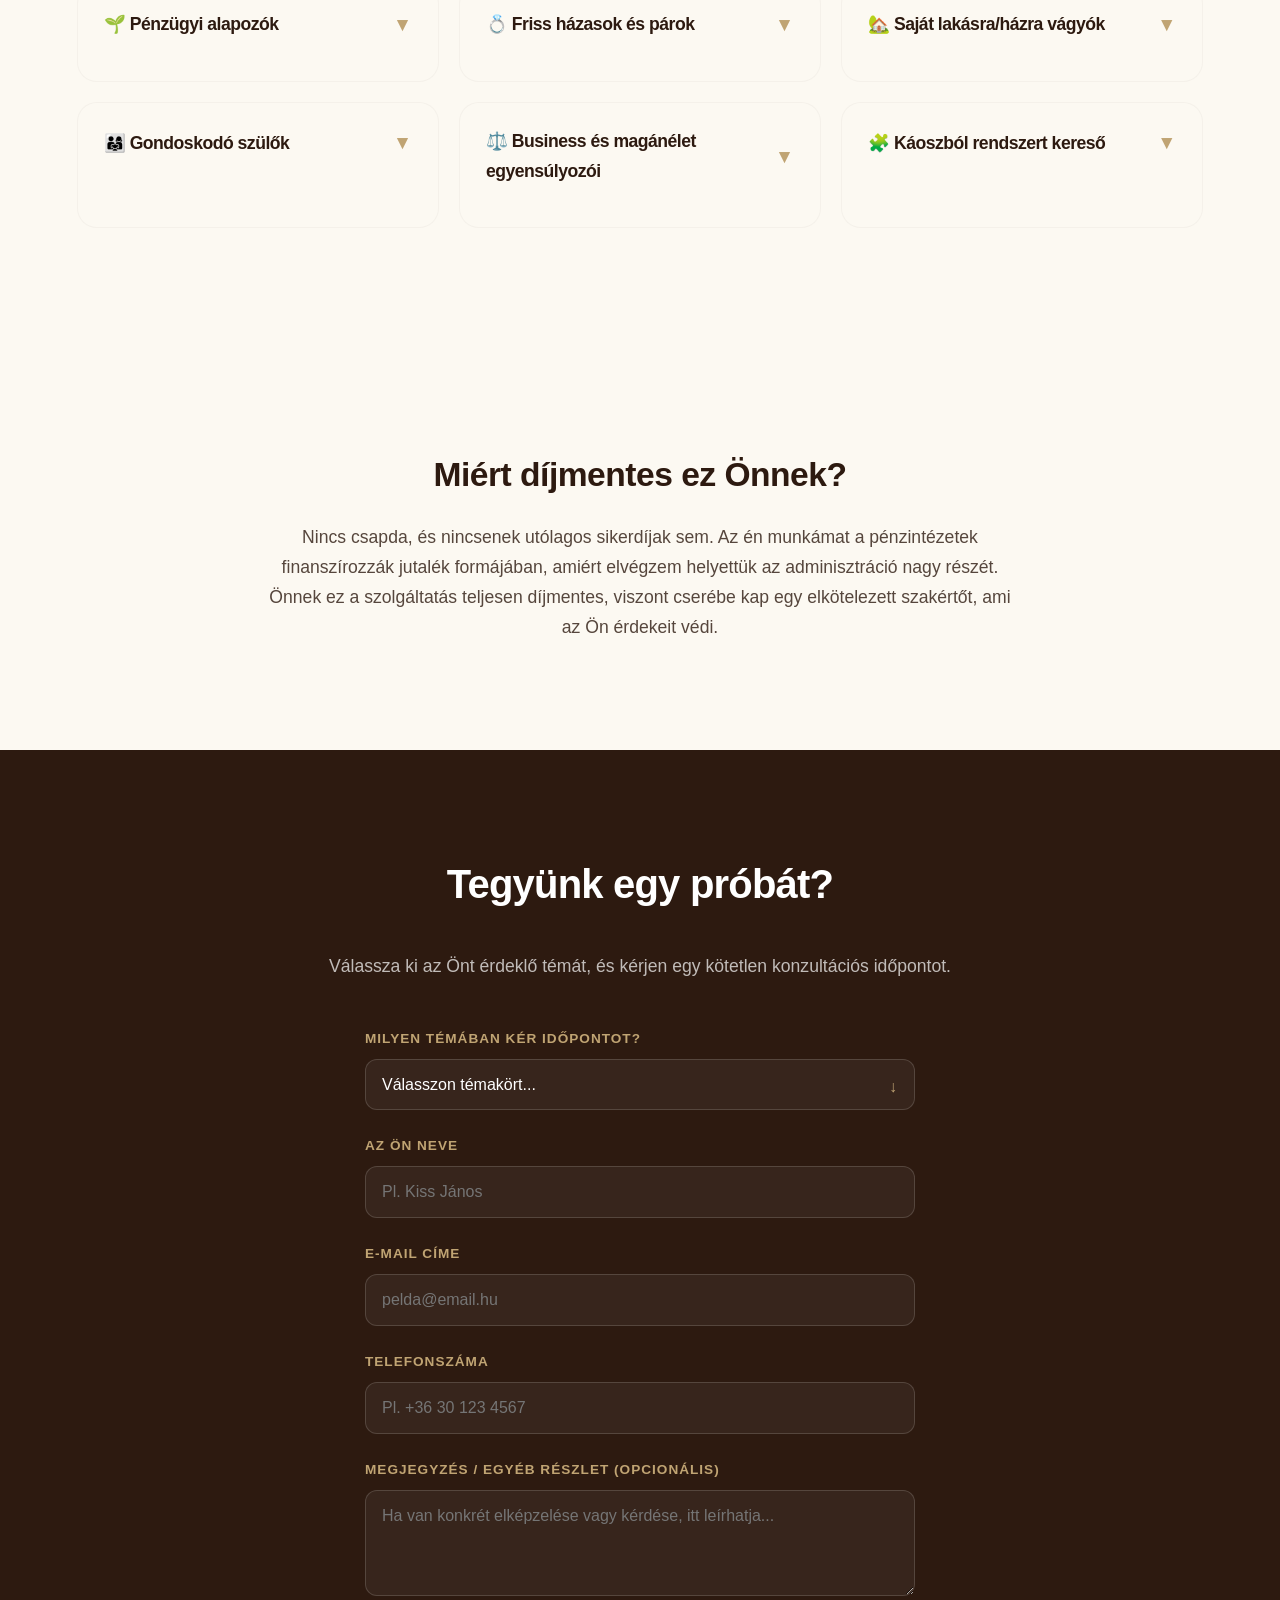
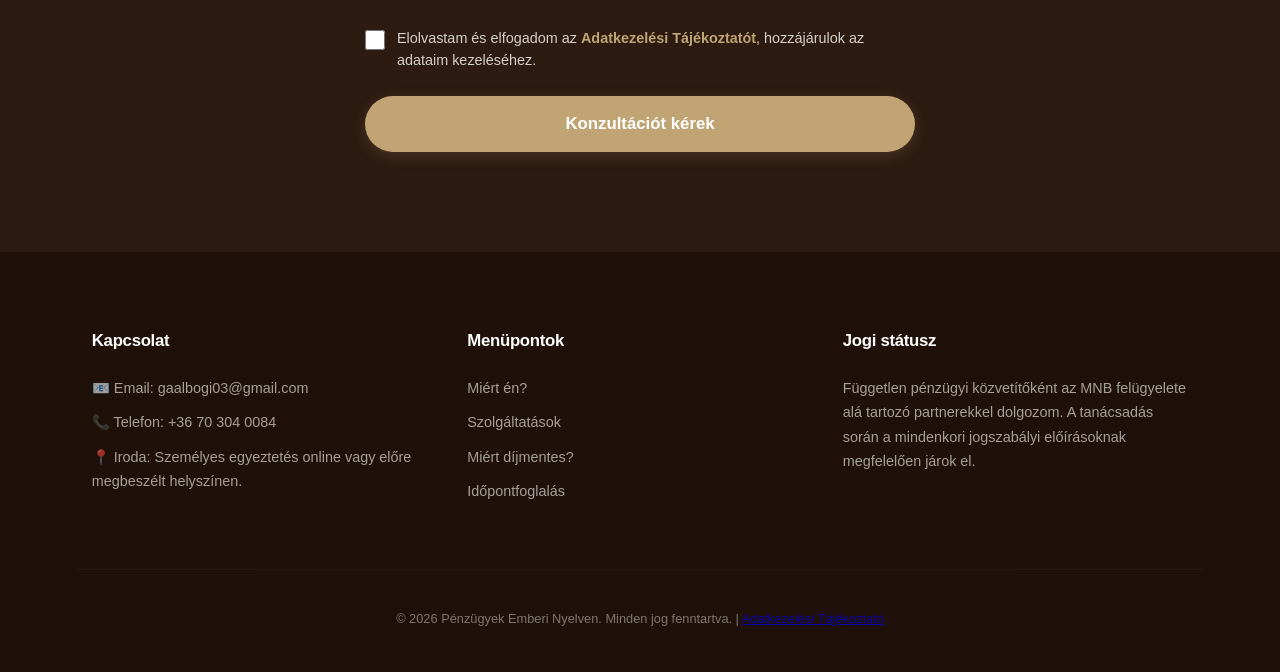
==== commit 3e635888: "Add "Rólam" section with photo and personal bio Places the retouched portrait (watermark cropped out" ====
--- a/index.html
+++ b/index.html
@@ -18,10 +18,8 @@
 <meta name="twitter:description" content="Független pénzügyi tanácsadás díjmentesen: lakáshitel, CSOK+, biztosítás, megtakarítás és céges pénzügyek egy helyen, emberi nyelven elmagyarázva.">
 <meta name="twitter:image" content="https://gaalbogi03-ui.github.io/Bogi-weboldal/images/hero-bg.jpg">
 
-<!-- GOOGLE FONTS: Modern, geometriai Plus Jakarta Sans betűtípus behívása kiterjesztett latin ékezetekkel -->
-<link rel="preconnect" href="https://fonts.googleapis.com">
-<link rel="preconnect" href="https://fonts.gstatic.com" crossorigin>
-<link href="https://fonts.googleapis.com/css2?family=Plus+Jakarta+Sans:wght@400;500;600;700;800&subset=latin-ext&display=swap" rel="stylesheet">
+<!-- Helyben tárolt Plus Jakarta Sans betűtípus (GDPR miatt nem Google szerverről töltődik be) -->
+<link href="fonts/plus-jakarta-sans.css" rel="stylesheet">
 
 <style>
 /* MODERNEBB & PRÉMIUMABB SZÍNPALETTA */
@@ -211,6 +209,60 @@
 box-shadow: 0 8px 25px rgba(192, 164, 115, 0.4);
 }
 
+/* Rólam */
+.about {
+padding: 100px 0;
+background-color: var(--white-bg);
+}
+
+.about-grid {
+display: flex;
+align-items: center;
+gap: 60px;
+}
+
+.about-image {
+flex: 0 0 340px;
+}
+
+.about-image img {
+width: 100%;
+display: block;
+border-radius: 20px;
+box-shadow: var(--card-shadow-hover);
+}
+
+.about-text {
+flex: 1;
+}
+
+.about-eyebrow {
+display: block;
+color: var(--accent-gold);
+font-weight: 700;
+text-transform: uppercase;
+letter-spacing: 1.5px;
+font-size: 0.85rem;
+margin-bottom: 10px;
+}
+
+.about-text h2 {
+font-size: 2rem;
+font-weight: 700;
+letter-spacing: -0.6px;
+margin: 0 0 22px 0;
+}
+
+.about-text p {
+opacity: 0.85;
+margin-bottom: 16px;
+font-size: 1.05rem;
+}
+
+.about-text p:last-child {
+margin-bottom: 0;
+}
+
 /* Probléma / Megoldás */
 .intro {
 padding: 90px 0;
@@ -352,6 +404,28 @@
 
 .service-details strong {
 color: var(--dark-text);
+}
+
+/* "Kiknek segítek" fülek - kompaktabb, 3 oszlopos elrendezés */
+#kiknek-segitek .services-grid {
+display: grid;
+grid-template-columns: repeat(3, 1fr);
+gap: 20px;
+}
+
+#kiknek-segitek .service-card {
+margin: 0;
+min-width: 0;
+padding: 24px 26px;
+}
+
+#kiknek-segitek .service-header h3 {
+font-size: 1.1rem;
+}
+
+#kiknek-segitek .service-details p {
+font-size: 0.9rem;
+margin: 0 0 8px 0;
 }
 
 /* Magyarázat rész */
@@ -564,6 +638,19 @@
 
 /* Reszponzív nézet */
 @media (max-width: 768px) {
+.about-grid {
+flex-direction: column;
+gap: 30px;
+text-align: center;
+}
+.about-image {
+flex: none;
+max-width: 240px;
+margin: 0 auto;
+}
+.about-text h2 {
+font-size: 1.6rem;
+}
 .navbar .container {
 flex-direction: row;
 justify-content: space-between;
@@ -600,6 +687,13 @@
 min-width: 100%;
 margin: 10px 0;
 padding: 30px;
+}
+#kiknek-segitek .services-grid {
+grid-template-columns: 1fr;
+gap: 10px;
+}
+#kiknek-segitek .service-card {
+padding: 20px;
 }
 .features {
 margin-top: 20px;
@@ -640,8 +734,23 @@
 </div>
 </header>
 
+<!-- RÓLAM -->
+<section class="about" id="rolam">
+<div class="container about-grid">
+<div class="about-image">
+<img src="images/rolam-boglarka.jpg" alt="Gaál Boglárka, független pénzügyi tanácsadó">
+</div>
+<div class="about-text">
+<span class="about-eyebrow">Miért én?</span>
+<h2>Gaál Boglárka vagyok, független pénzügyi tanácsadó</h2>
+<p>Szia! Sokan úgy gondolnak a pénzre, mint rideg számokra és bonyolult táblázatokra. Én eszköznek látom: valaminek, ami elviszi Önt oda, ahová el szeretne jutni — legyen szó az első saját otthon megvásárlásáról, a családja hosszú távú biztonságáról, vagy a vállalkozása magabiztos növekedéséről.</p>
+<p>Tudatosan nem szakosodtam egyetlen szűk területre sem, mert hiszem, hogy a valódi pénzügyi biztonságot csak a teljes képet átlátva lehet felépíteni. Szinte minden élethelyzetre van jó megoldás a pénzügyek világában — az én dolgom, hogy ezt megtaláljam Önnek.</p>
+</div>
+</div>
+</section>
+
 <!-- PROBLÉMA / MEGOLDÁS -->
-<section class="intro" id="rolam">
+<section class="intro" id="helyzetfelismeres">
 <div class="container">
 <h2>Önnek is ismerős ez a helyzet?</h2>
 <p style="max-width: 750px; margin: 0 auto; opacity: 0.8;">Amikor az ember bemegy egy bankba, gyakran úgy érzi, mintha egy idegen nyelvet beszélnének. Ráadásul minden intézmény a saját termékét tartja a legjobbnak. Ezt a terhet veszem le a válláról.</p>
@@ -687,6 +796,7 @@
 <li><strong>Mindennapi Bankszámlák:</strong> Átnézzük a költési szokásait, és lenyessük a felesleges havidíjakat, utalási sarcolásokat. Olyan számlákiemelést keresünk, ami Önnek spórol.</li>
 <li><strong>Gyors segítség (Személyi kölcsönök):</strong> Ha autóvásárlásra, felújításra vagy hirtelen jött kiadásra kell pénz, megtaláljuk a legkedvezőbb kamatú, rejtett buktatók nélküli megoldást.</li>
 <li><strong>A család és az értékek védelme:</strong> Olyan élet-, egészség- és lakásbiztosítást rakunk össze, ami egy váratlan helyzetben tényleg kifizeti a számlákat.</li>
+<li><strong>Nyugdíj-előtakarékosság:</strong> Már ma lerakjuk azoknak az alapját, hogy időskorára is anyagilag biztonságban és függetlenül élhessen.</li>
 </ul>
 </div>
 </div>
@@ -757,6 +867,7 @@
 </div>
 <div class="service-details">
 <p>Akik szülőként pontosan értik, hogy a család anyagi védelmét nem bízhatják a véletlenre.</p>
+<p><strong>Gyermekek jövőjéért:</strong> hosszú távú megtakarítási tervet is építünk, hogy gyermeke jövője már ma biztos alapokon álljon.</p>
 </div>
 </div>
 
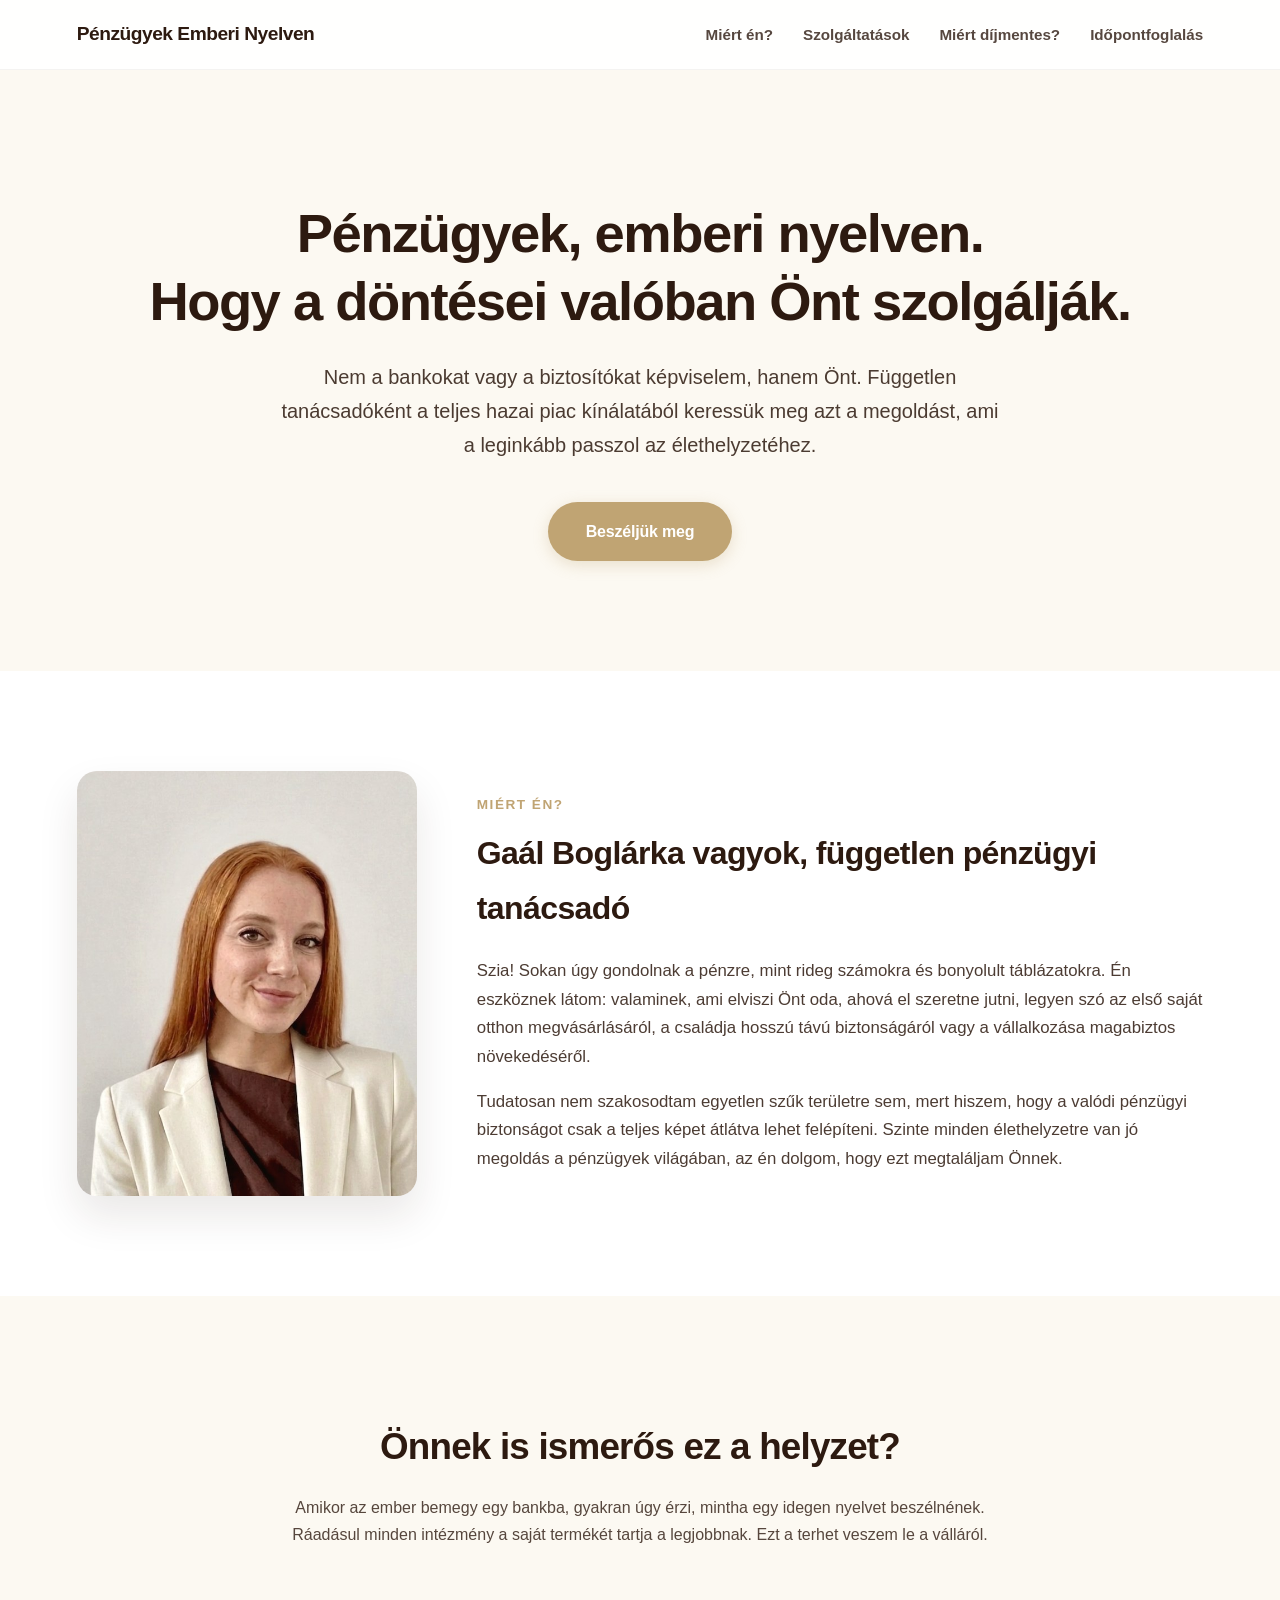
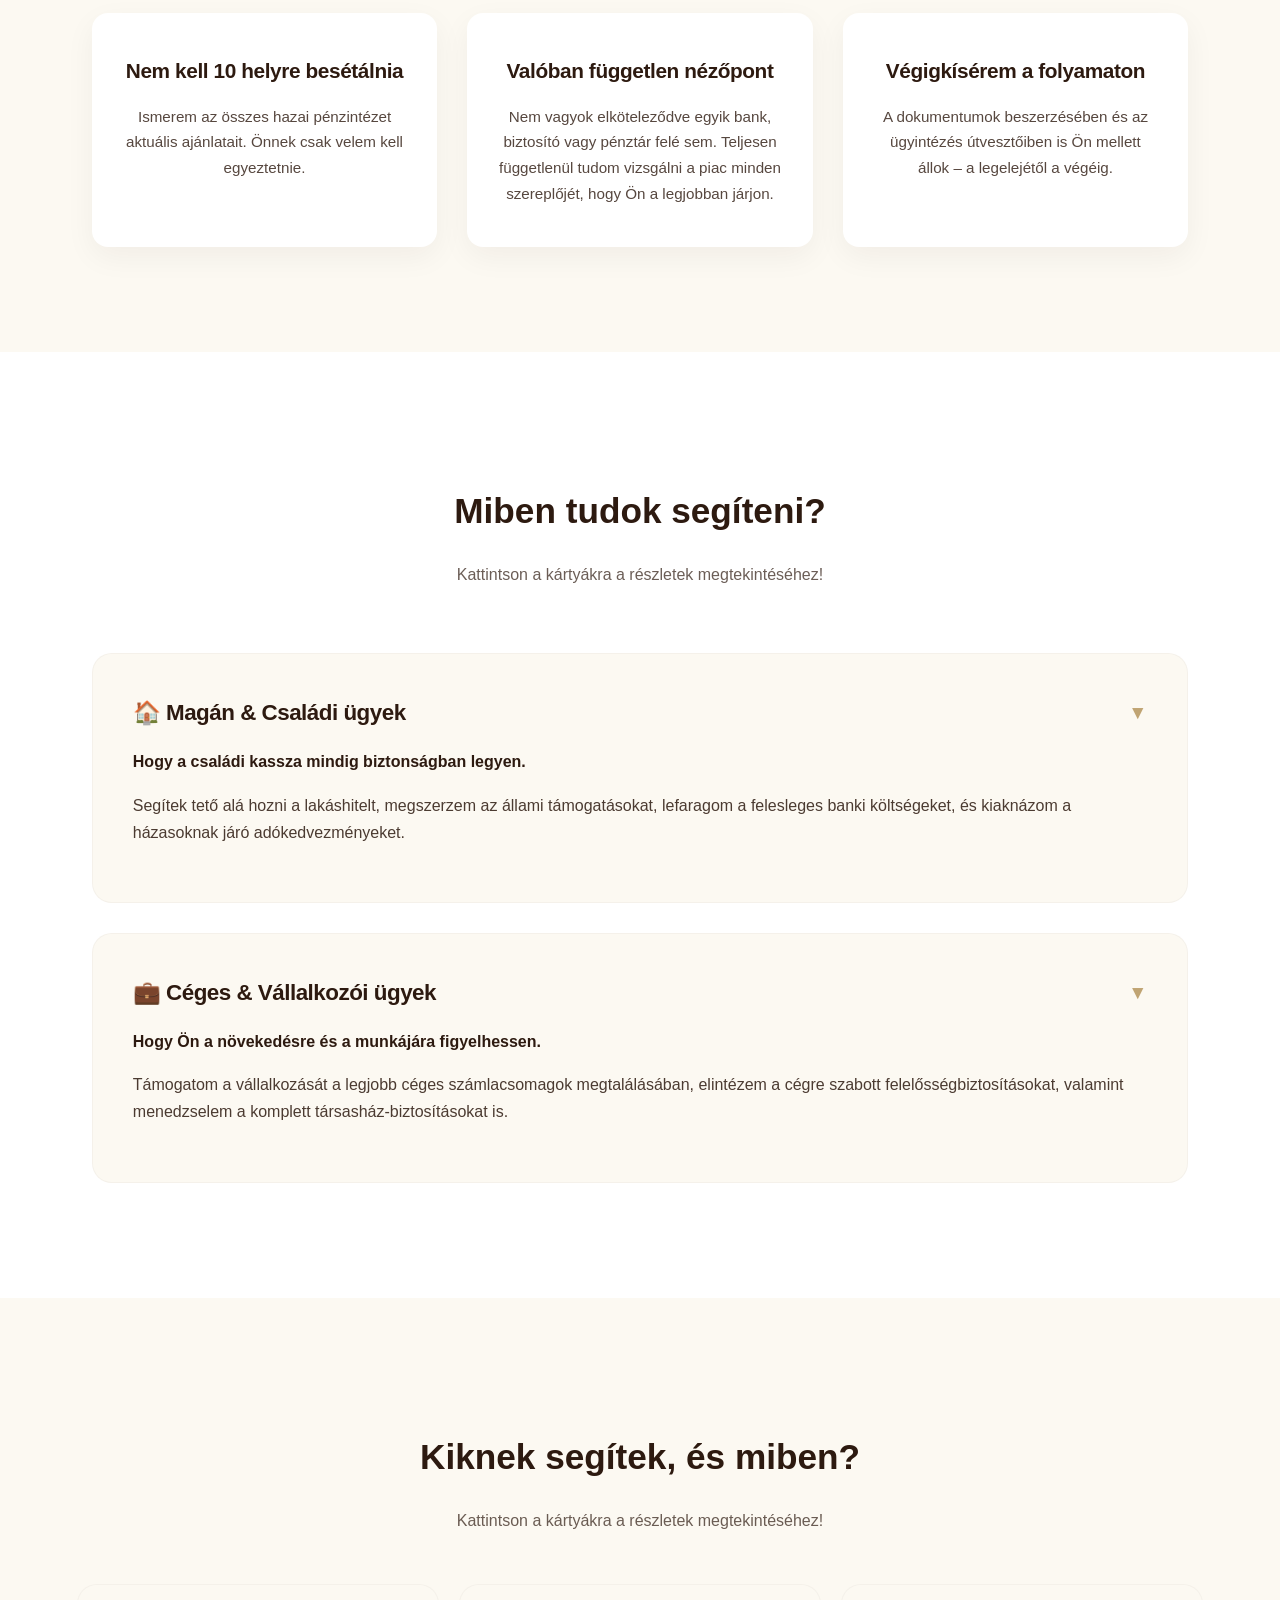
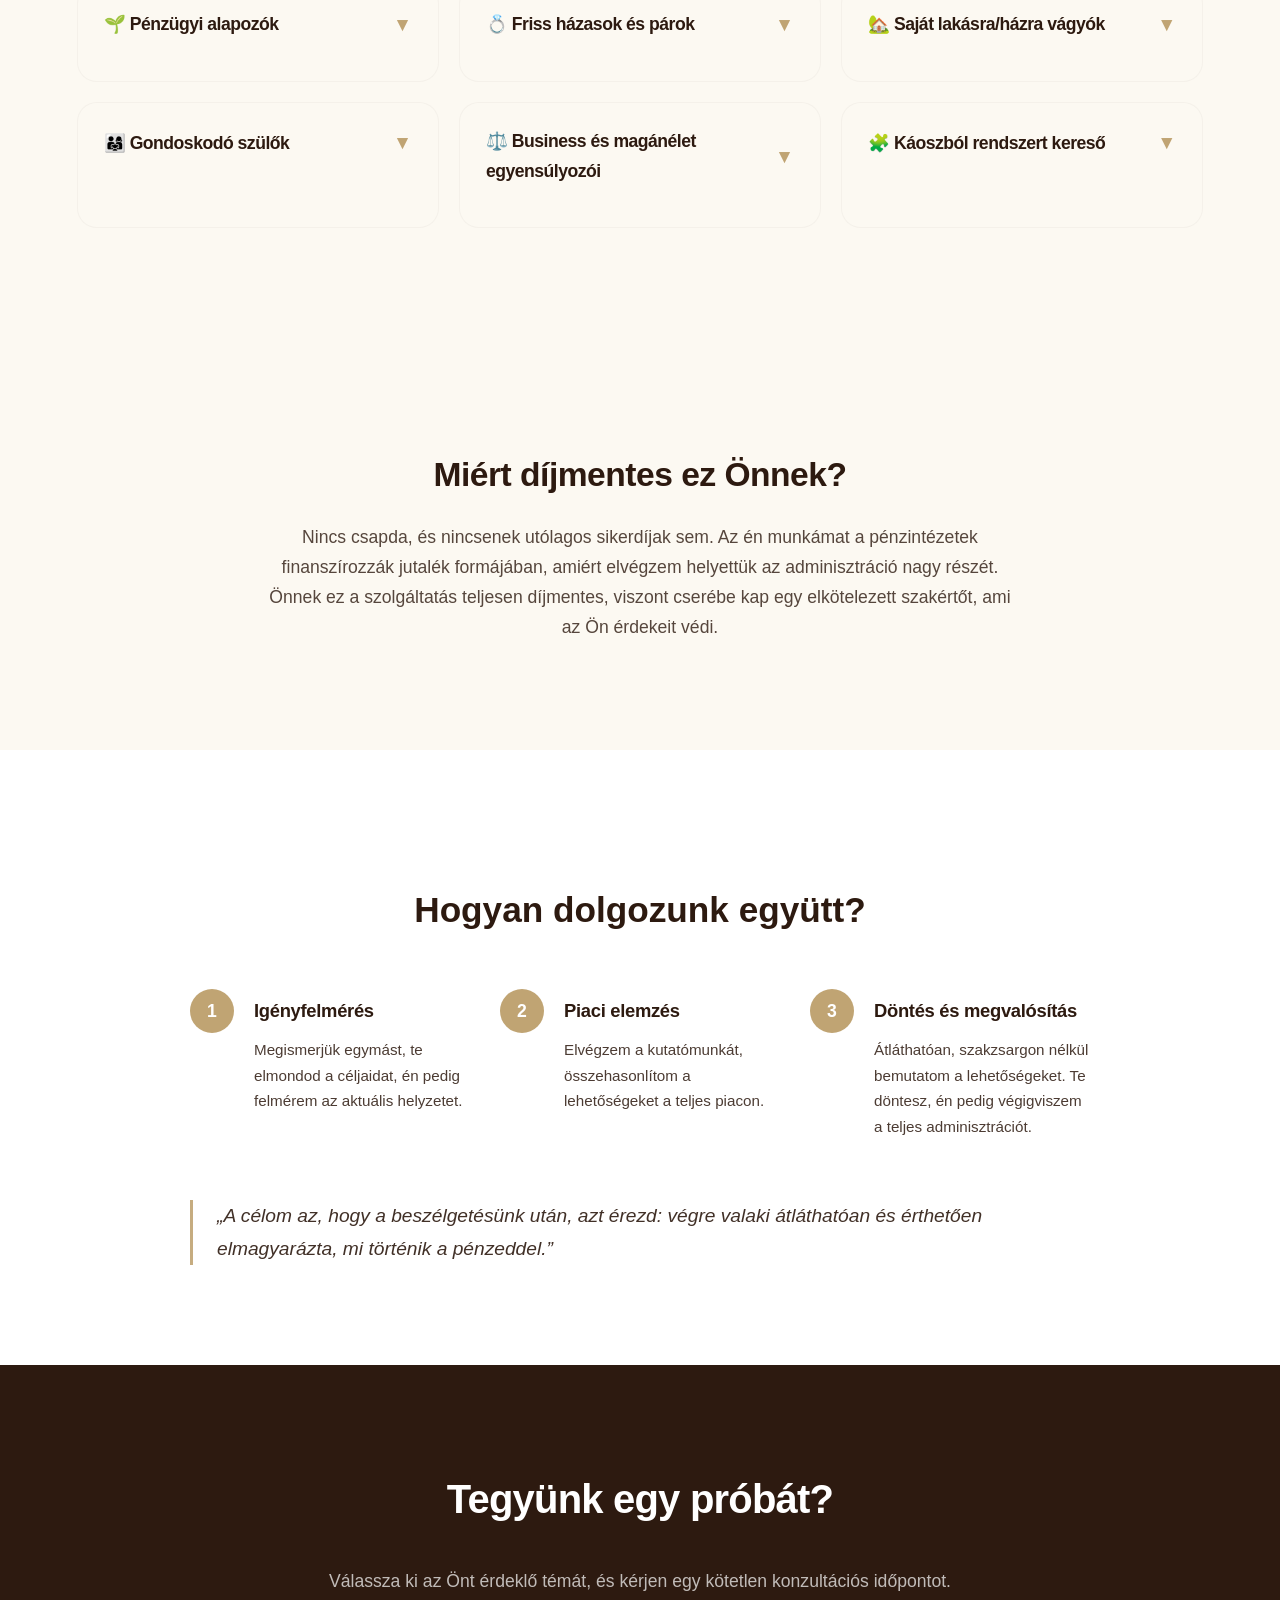
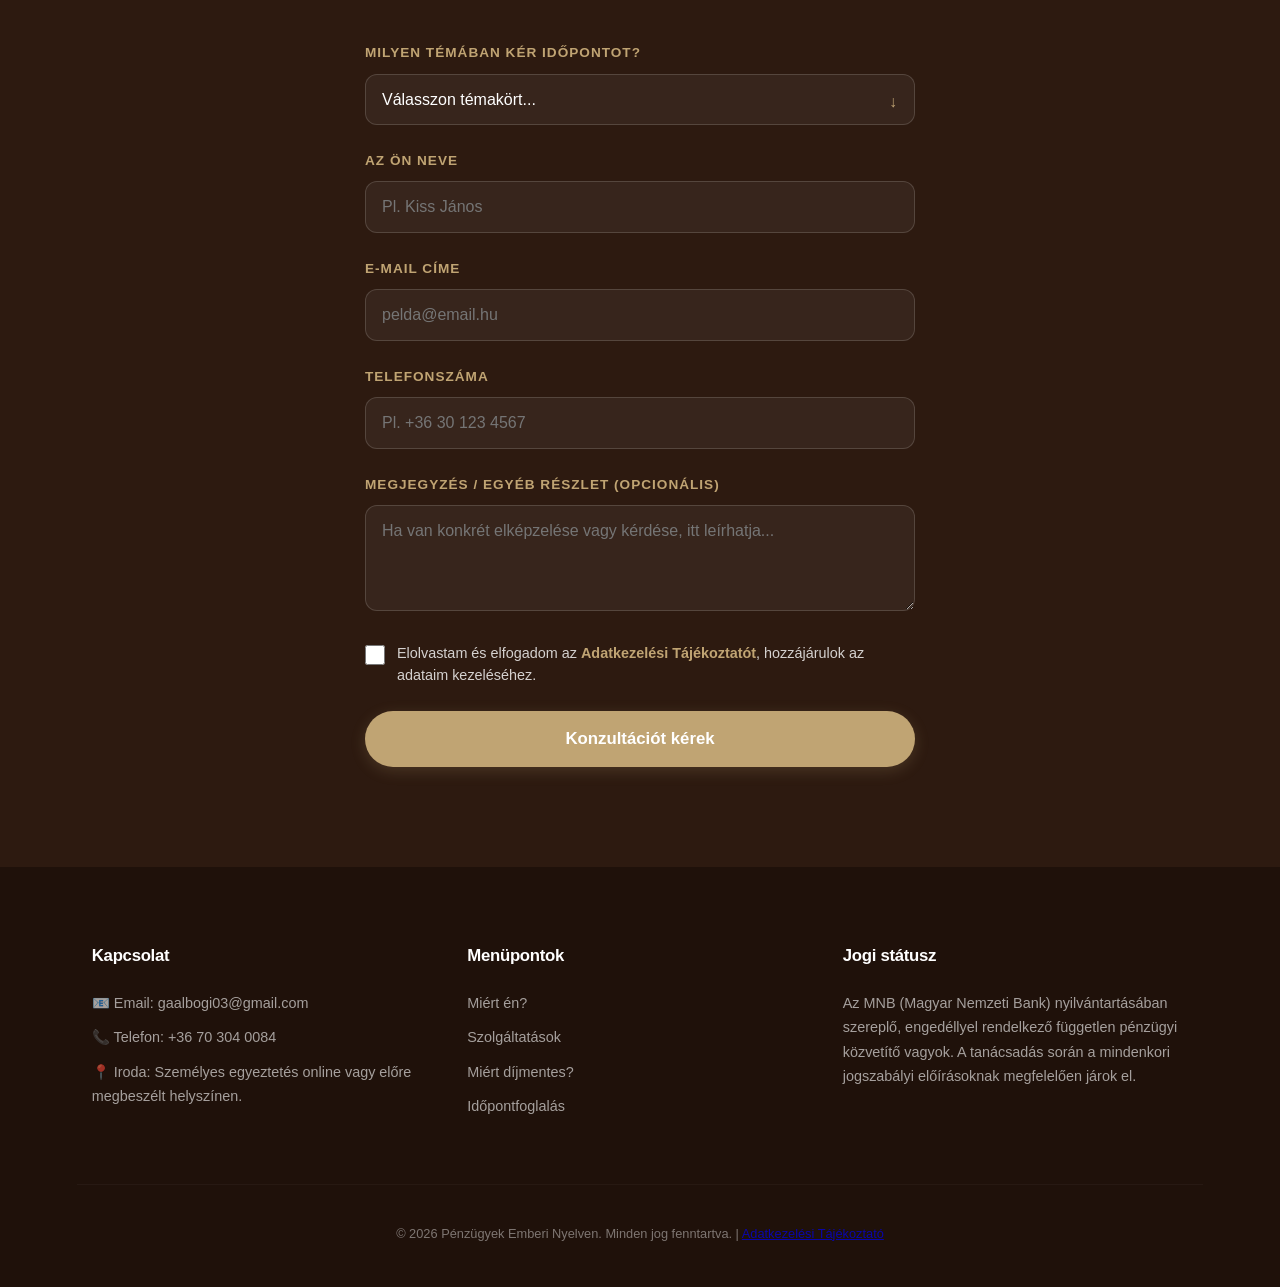
==== commit 064ccdd7: "Add "Hogyan dolgozunk együtt?" process section, fix wording issues - New 3-step process section with" ====
--- a/index.html
+++ b/index.html
@@ -446,6 +446,62 @@
 opacity: 0.8;
 }
 
+/* Hogyan dolgozunk együtt */
+.process {
+padding: 100px 0;
+background-color: var(--white-bg);
+}
+
+.process-steps {
+display: flex;
+justify-content: space-between;
+flex-wrap: wrap;
+gap: 30px;
+}
+
+.process-step {
+flex: 1;
+min-width: 260px;
+display: flex;
+gap: 20px;
+}
+
+.process-number {
+flex-shrink: 0;
+width: 44px;
+height: 44px;
+border-radius: 50%;
+background-color: var(--accent-gold);
+color: #ffffff;
+display: flex;
+align-items: center;
+justify-content: center;
+font-weight: 700;
+font-size: 1.1rem;
+}
+
+.process-step h3 {
+font-size: 1.15rem;
+font-weight: 700;
+margin: 6px 0 10px 0;
+letter-spacing: -0.3px;
+}
+
+.process-step p {
+font-size: 0.95rem;
+opacity: 0.85;
+margin: 0;
+}
+
+.process-quote {
+margin: 60px 0 0 0;
+padding: 0 0 0 24px;
+border-left: 3px solid var(--accent-gold);
+font-size: 1.2rem;
+font-style: italic;
+opacity: 0.9;
+}
+
 /* Kapcsolati űrlap */
 .contact {
 background-color: var(--dark-text);
@@ -743,8 +799,8 @@
 <div class="about-text">
 <span class="about-eyebrow">Miért én?</span>
 <h2>Gaál Boglárka vagyok, független pénzügyi tanácsadó</h2>
-<p>Szia! Sokan úgy gondolnak a pénzre, mint rideg számokra és bonyolult táblázatokra. Én eszköznek látom: valaminek, ami elviszi Önt oda, ahová el szeretne jutni — legyen szó az első saját otthon megvásárlásáról, a családja hosszú távú biztonságáról, vagy a vállalkozása magabiztos növekedéséről.</p>
-<p>Tudatosan nem szakosodtam egyetlen szűk területre sem, mert hiszem, hogy a valódi pénzügyi biztonságot csak a teljes képet átlátva lehet felépíteni. Szinte minden élethelyzetre van jó megoldás a pénzügyek világában — az én dolgom, hogy ezt megtaláljam Önnek.</p>
+<p>Szia! Sokan úgy gondolnak a pénzre, mint rideg számokra és bonyolult táblázatokra. Én eszköznek látom: valaminek, ami elviszi Önt oda, ahová el szeretne jutni, legyen szó az első saját otthon megvásárlásáról, a családja hosszú távú biztonságáról vagy a vállalkozása magabiztos növekedéséről.</p>
+<p>Tudatosan nem szakosodtam egyetlen szűk területre sem, mert hiszem, hogy a valódi pénzügyi biztonságot csak a teljes képet átlátva lehet felépíteni. Szinte minden élethelyzetre van jó megoldás a pénzügyek világában, az én dolgom, hogy ezt megtaláljam Önnek.</p>
 </div>
 </div>
 </section>
@@ -786,7 +842,7 @@
 <span class="toggle-icon">▼</span>
 </div>
 <p><strong>Hogy a családi kassza mindig biztonságban legyen.</strong></p>
-<p class="intro-text">Segítek tető alá hozni a lakáshitelt, megszerzem az állami támogatásokat, lefaragom a felesleges banki költségeket, and kiaknázom a házasoknak járó adókedvezményeket.</p>
+<p class="intro-text">Segítek tető alá hozni a lakáshitelt, megszerzem az állami támogatásokat, lefaragom a felesleges banki költségeket, és kiaknázom a házasoknak járó adókedvezményeket.</p>
 
 <div class="service-details">
 <ul>
@@ -867,7 +923,7 @@
 </div>
 <div class="service-details">
 <p>Akik szülőként pontosan értik, hogy a család anyagi védelmét nem bízhatják a véletlenre.</p>
-<p><strong>Gyermekek jövőjéért:</strong> hosszú távú megtakarítási tervet is építünk, hogy gyermeke jövője már ma biztos alapokon álljon.</p>
+<p>Gyermekek jövőjéért hosszú távú megtakarítási tervet is építünk, hogy gyermeke jövője már ma biztos alapokon álljon.</p>
 </div>
 </div>
 
@@ -899,6 +955,39 @@
 <div class="container" style="max-width: 750px;">
 <h2>Miért díjmentes ez Önnek?</h2>
 <p>Nincs csapda, és nincsenek utólagos sikerdíjak sem. Az én munkámat a pénzintézetek finanszírozzák jutalék formájában, amiért elvégzem helyettük az adminisztráció nagy részét. Önnek ez a szolgáltatás teljesen díjmentes, viszont cserébe kap egy elkötelezett szakértőt, ami az Ön érdekeit védi.</p>
+</div>
+</section>
+
+<!-- HOGYAN DOLGOZUNK EGYÜTT -->
+<section class="process">
+<div class="container" style="max-width: 900px;">
+<h2 style="text-align: center; font-size: 2.2rem; margin-bottom: 50px;">Hogyan dolgozunk együtt?</h2>
+
+<div class="process-steps">
+<div class="process-step">
+<span class="process-number">1</span>
+<div>
+<h3>Igényfelmérés</h3>
+<p>Megismerjük egymást, te elmondod a céljaidat, én pedig felmérem az aktuális helyzetet.</p>
+</div>
+</div>
+<div class="process-step">
+<span class="process-number">2</span>
+<div>
+<h3>Piaci elemzés</h3>
+<p>Elvégzem a kutatómunkát, összehasonlítom a lehetőségeket a teljes piacon.</p>
+</div>
+</div>
+<div class="process-step">
+<span class="process-number">3</span>
+<div>
+<h3>Döntés és megvalósítás</h3>
+<p>Átláthatóan, szakzsargon nélkül bemutatom a lehetőségeket. Te döntesz, én pedig végigviszem a teljes adminisztrációt.</p>
+</div>
+</div>
+</div>
+
+<blockquote class="process-quote">„A célom az, hogy a beszélgetésünk után, azt érezd: végre valaki átláthatóan és érthetően elmagyarázta, mi történik a pénzeddel.”</blockquote>
 </div>
 </section>
 
@@ -981,7 +1070,7 @@
 </div>
 <div class="footer-col">
 <h4>Jogi státusz</h4>
-<p>Független pénzügyi közvetítőként az MNB felügyelete alá tartozó partnerekkel dolgozom. A tanácsadás során a mindenkori jogszabályi előírásoknak megfelelően járok el.</p>
+<p>Az MNB (Magyar Nemzeti Bank) nyilvántartásában szereplő, engedéllyel rendelkező független pénzügyi közvetítő vagyok. A tanácsadás során a mindenkori jogszabályi előírásoknak megfelelően járok el.</p>
 </div>
 </div>
 
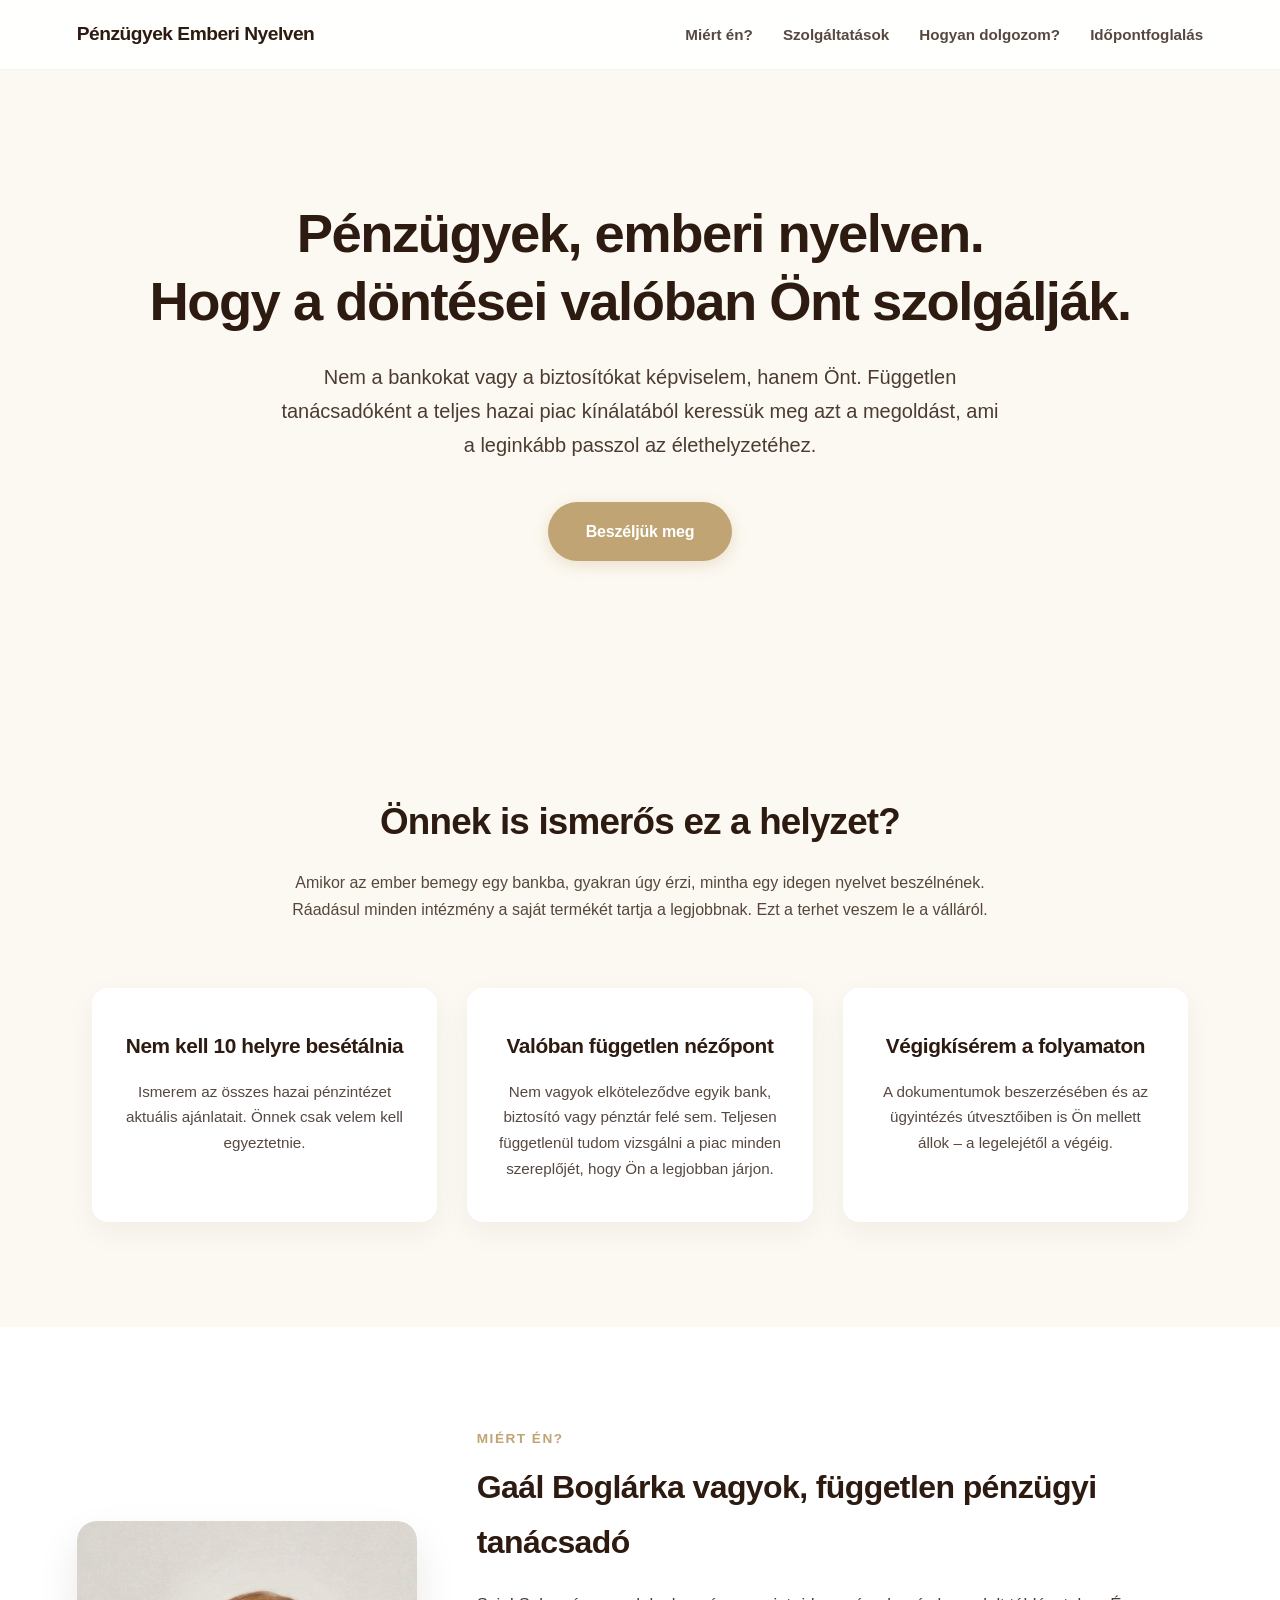
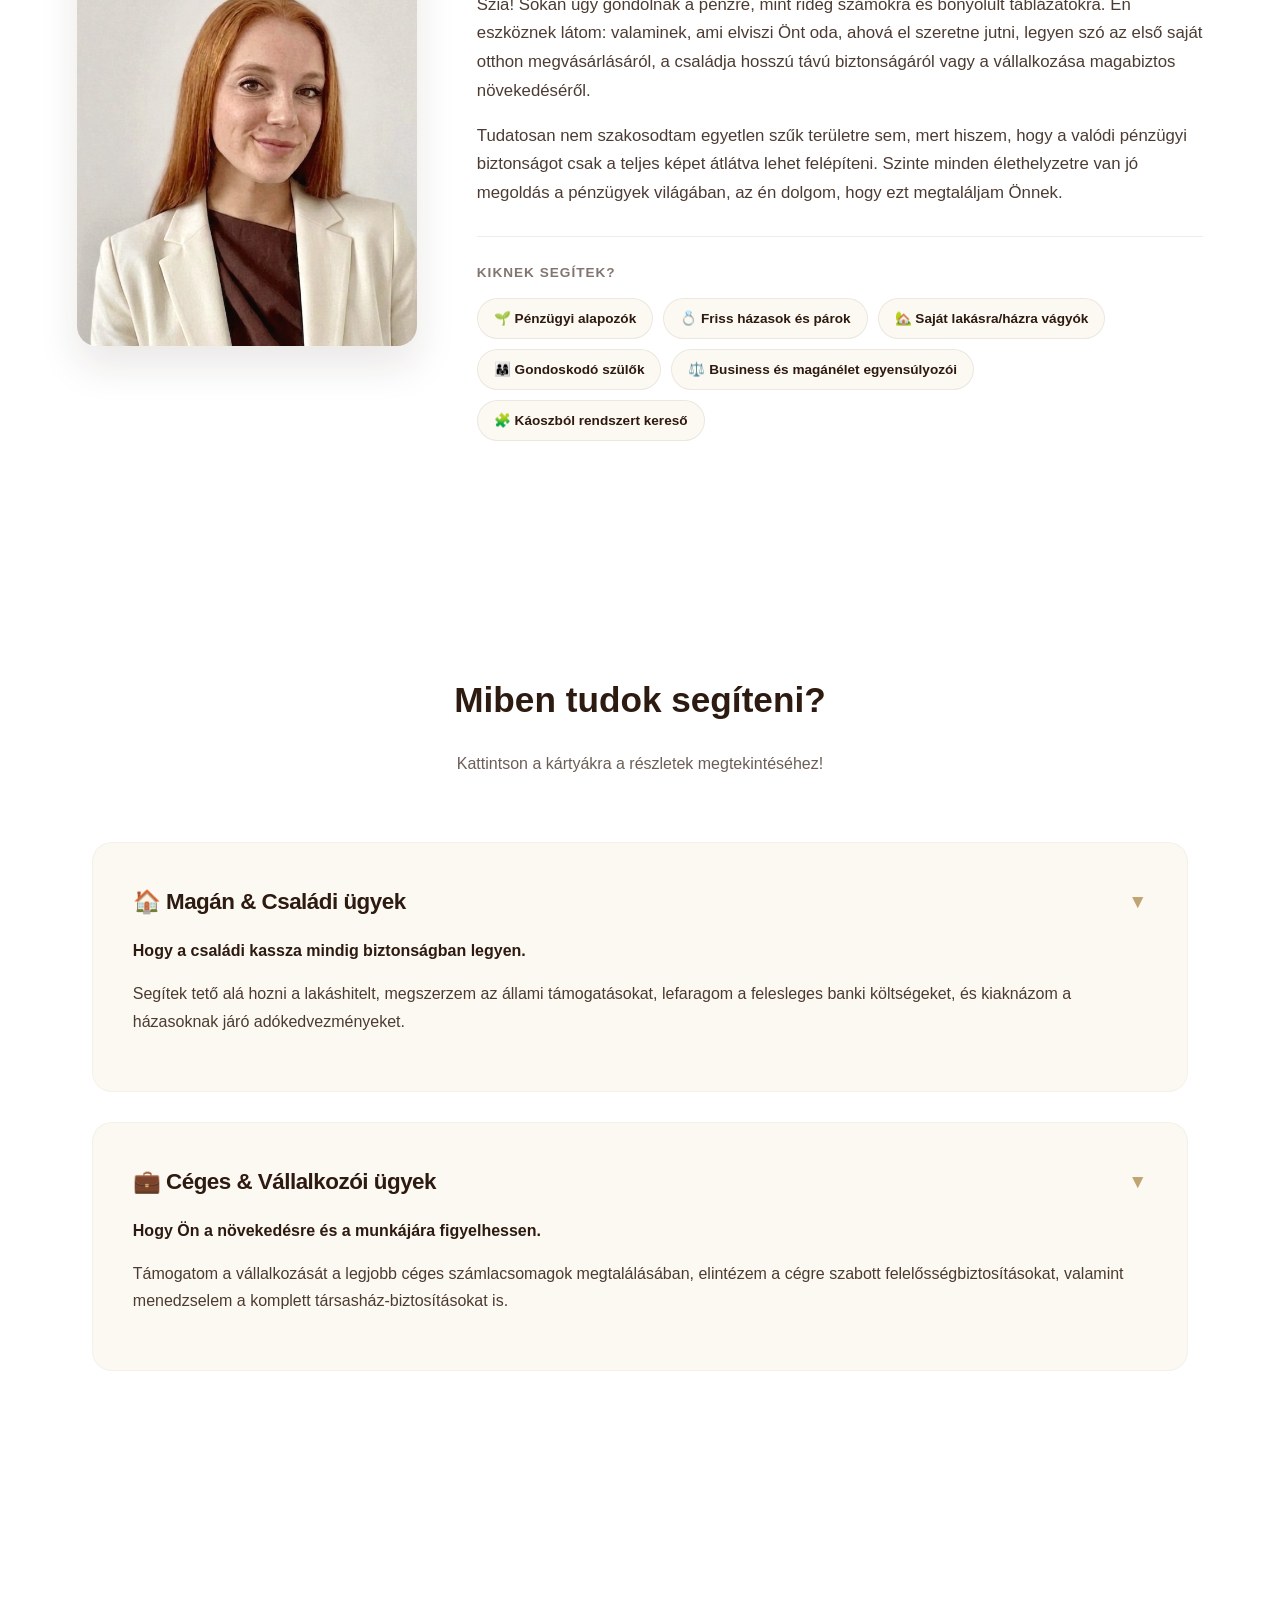
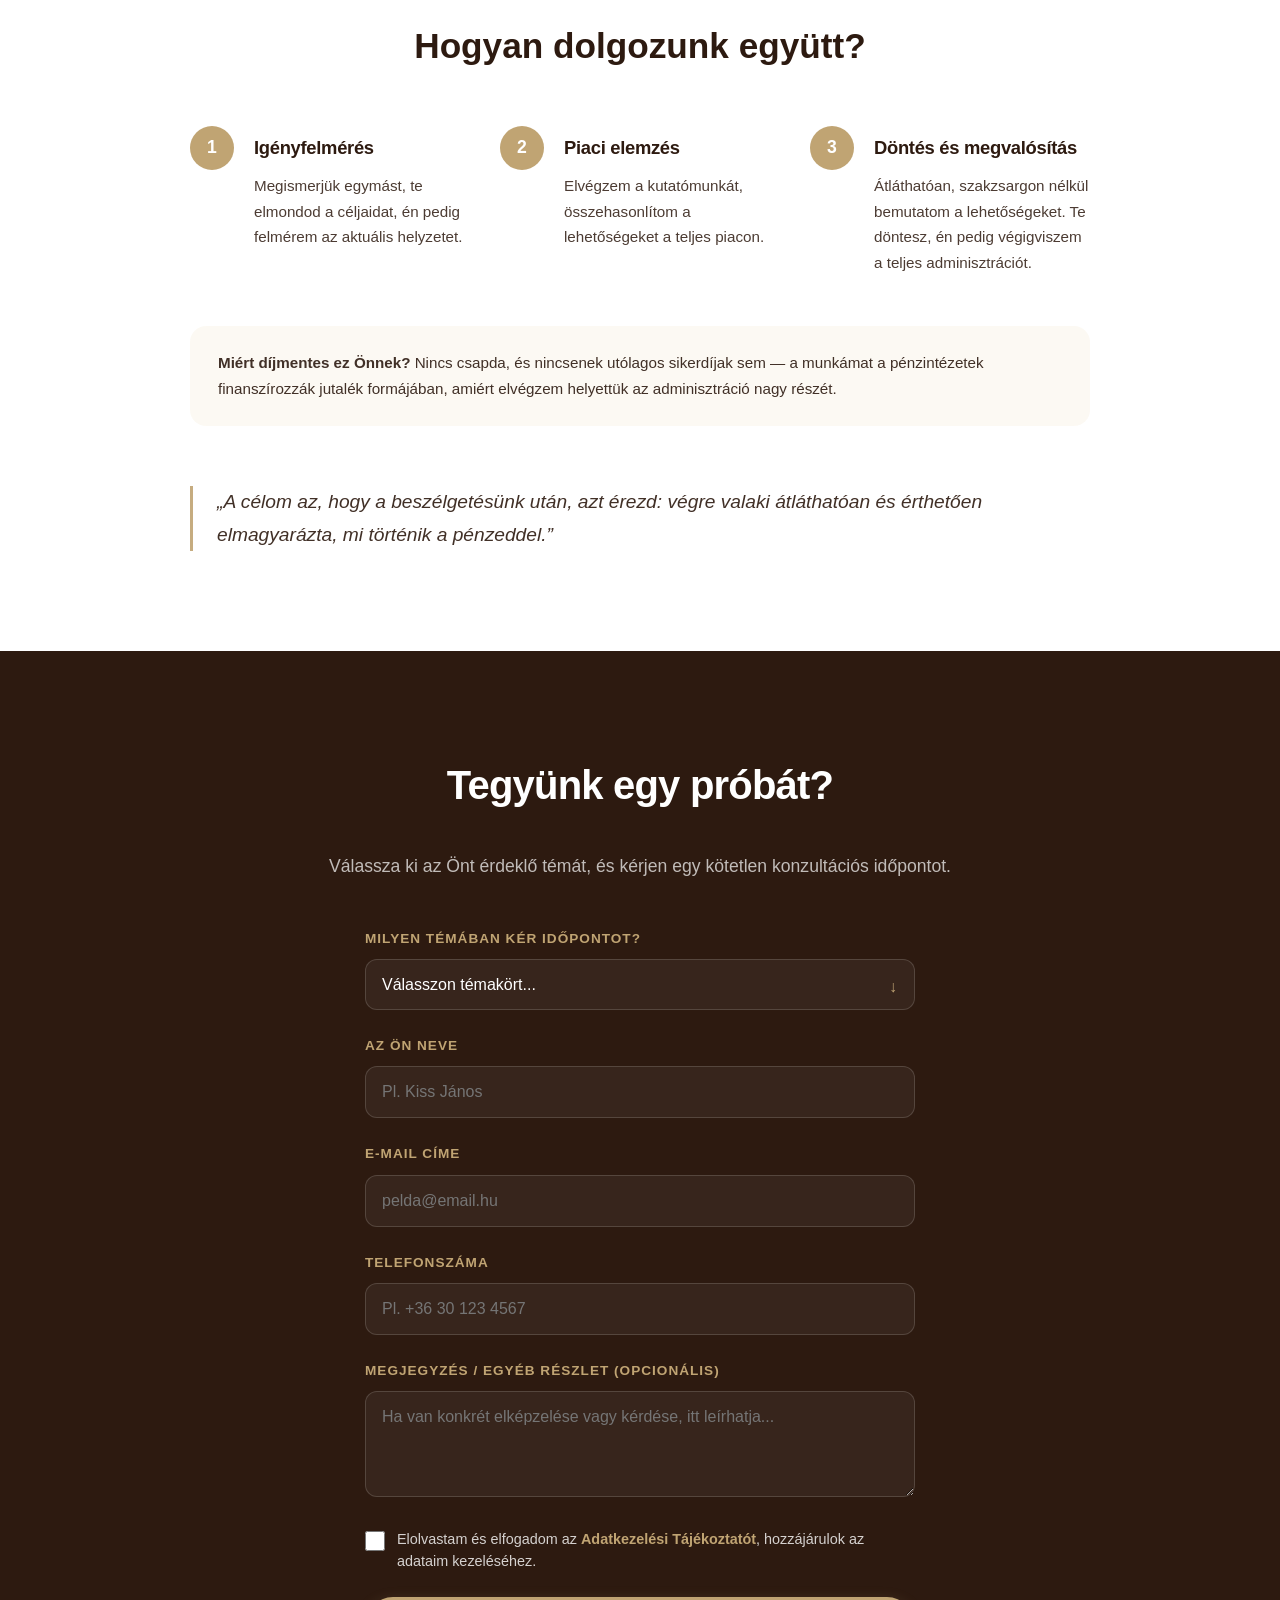
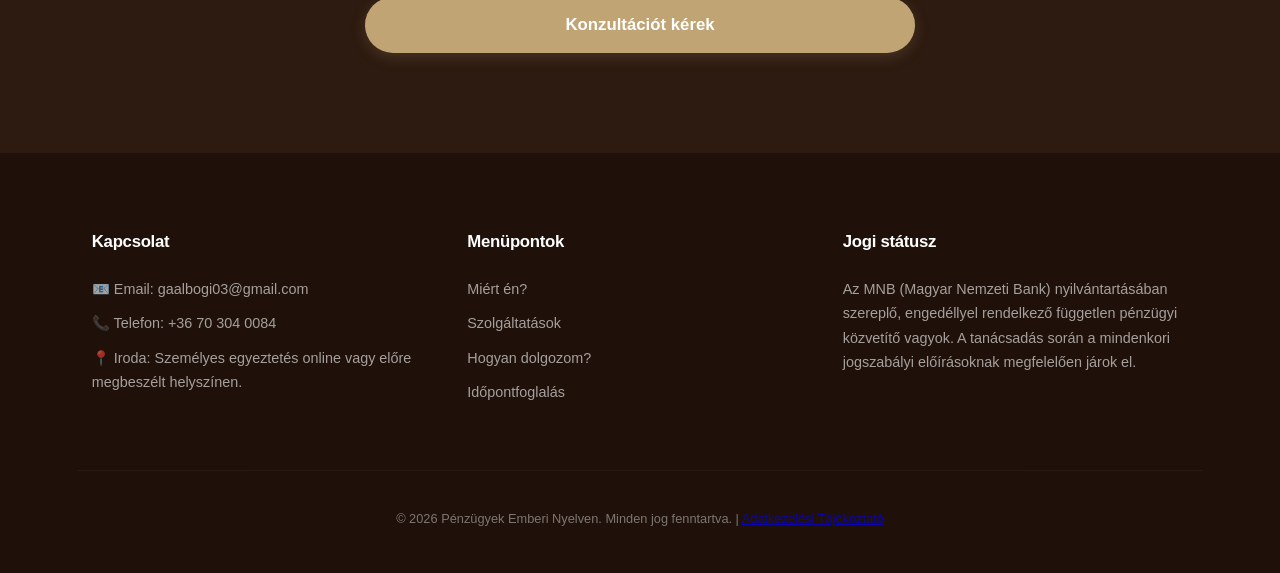
==== commit 02e52c2e: "Change floating CTA button text to 'Kérek egy konzultációt'" ====
--- a/index.html
+++ b/index.html
@@ -209,6 +209,35 @@
 box-shadow: 0 8px 25px rgba(192, 164, 115, 0.4);
 }
 
+/* Lebegő CTA gomb */
+.floating-cta {
+position: fixed;
+right: 30px;
+bottom: 30px;
+z-index: 90;
+padding: 14px 30px;
+font-size: 0.95rem;
+opacity: 0;
+transform: translateY(20px);
+pointer-events: none;
+transition: opacity 0.3s ease, transform 0.3s ease;
+}
+
+.floating-cta.visible {
+opacity: 1;
+transform: translateY(0);
+pointer-events: auto;
+}
+
+@media (max-width: 768px) {
+.floating-cta {
+right: 20px;
+bottom: 20px;
+padding: 13px 22px;
+font-size: 0.9rem;
+}
+}
+
 /* Rólam */
 .about {
 padding: 100px 0;
@@ -261,6 +290,38 @@
 
 .about-text p:last-child {
 margin-bottom: 0;
+}
+
+.about-tags {
+margin-top: 28px;
+padding-top: 24px;
+border-top: 1px solid rgba(45, 26, 16, 0.08);
+}
+
+.about-tags-label {
+display: block;
+font-weight: 700;
+font-size: 0.85rem;
+text-transform: uppercase;
+letter-spacing: 1px;
+opacity: 0.6;
+margin-bottom: 14px;
+}
+
+.about-tags-list {
+display: flex;
+flex-wrap: wrap;
+gap: 10px;
+}
+
+.tag {
+background-color: var(--primary-bg);
+border: 1px solid rgba(45, 26, 16, 0.08);
+border-radius: 50px;
+padding: 8px 16px;
+font-size: 0.85rem;
+font-weight: 600;
+white-space: nowrap;
 }
 
 /* Probléma / Megoldás */
@@ -406,28 +467,6 @@
 color: var(--dark-text);
 }
 
-/* "Kiknek segítek" fülek - kompaktabb, 3 oszlopos elrendezés */
-#kiknek-segitek .services-grid {
-display: grid;
-grid-template-columns: repeat(3, 1fr);
-gap: 20px;
-}
-
-#kiknek-segitek .service-card {
-margin: 0;
-min-width: 0;
-padding: 24px 26px;
-}
-
-#kiknek-segitek .service-header h3 {
-font-size: 1.1rem;
-}
-
-#kiknek-segitek .service-details p {
-font-size: 0.9rem;
-margin: 0 0 8px 0;
-}
-
 /* Magyarázat rész */
 .explanation {
 padding: 90px 0;
@@ -491,6 +530,19 @@
 font-size: 0.95rem;
 opacity: 0.85;
 margin: 0;
+}
+
+.process-fee-note {
+margin-top: 50px;
+padding: 24px 28px;
+background-color: var(--primary-bg);
+border-radius: 16px;
+font-size: 0.95rem;
+opacity: 0.9;
+}
+
+.process-fee-note strong {
+color: var(--dark-text);
 }
 
 .process-quote {
@@ -744,13 +796,6 @@
 margin: 10px 0;
 padding: 30px;
 }
-#kiknek-segitek .services-grid {
-grid-template-columns: 1fr;
-gap: 10px;
-}
-#kiknek-segitek .service-card {
-padding: 20px;
-}
 .features {
 margin-top: 20px;
 }
@@ -772,7 +817,7 @@
 <ul class="nav-links" id="nav-links">
 <li><a href="#rolam">Miért én?</a></li>
 <li><a href="#szolgaltatasok">Szolgáltatások</a></li>
-<li><a href="#miert-dijmentes">Miért díjmentes?</a></li>
+<li><a href="#folyamat">Hogyan dolgozom?</a></li>
 <li><a href="#kapcsolat">Időpontfoglalás</a></li>
 </ul>
 </div>
@@ -790,6 +835,29 @@
 </div>
 </header>
 
+<!-- PROBLÉMA / MEGOLDÁS -->
+<section class="intro" id="helyzetfelismeres">
+<div class="container">
+<h2>Önnek is ismerős ez a helyzet?</h2>
+<p style="max-width: 750px; margin: 0 auto; opacity: 0.8;">Amikor az ember bemegy egy bankba, gyakran úgy érzi, mintha egy idegen nyelvet beszélnének. Ráadásul minden intézmény a saját termékét tartja a legjobbnak. Ezt a terhet veszem le a válláról.</p>
+
+<div class="features">
+<div class="feature-box">
+<h3>Nem kell 10 helyre besétálnia</h3>
+<p>Ismerem az összes hazai pénzintézet aktuális ajánlatait. Önnek csak velem kell egyeztetnie.</p>
+</div>
+<div class="feature-box">
+<h3>Valóban független nézőpont</h3>
+<p>Nem vagyok elköteleződve egyik bank, biztosító vagy pénztár felé sem. Teljesen függetlenül tudom vizsgálni a piac minden szereplőjét, hogy Ön a legjobban járjon.</p>
+</div>
+<div class="feature-box">
+<h3>Végigkísérem a folyamaton</h3>
+<p>A dokumentumok beszerzésében és az ügyintézés útvesztőiben is Ön mellett állok – a legelejétől a végéig.</p>
+</div>
+</div>
+</div>
+</section>
+
 <!-- RÓLAM -->
 <section class="about" id="rolam">
 <div class="container about-grid">
@@ -801,28 +869,16 @@
 <h2>Gaál Boglárka vagyok, független pénzügyi tanácsadó</h2>
 <p>Szia! Sokan úgy gondolnak a pénzre, mint rideg számokra és bonyolult táblázatokra. Én eszköznek látom: valaminek, ami elviszi Önt oda, ahová el szeretne jutni, legyen szó az első saját otthon megvásárlásáról, a családja hosszú távú biztonságáról vagy a vállalkozása magabiztos növekedéséről.</p>
 <p>Tudatosan nem szakosodtam egyetlen szűk területre sem, mert hiszem, hogy a valódi pénzügyi biztonságot csak a teljes képet átlátva lehet felépíteni. Szinte minden élethelyzetre van jó megoldás a pénzügyek világában, az én dolgom, hogy ezt megtaláljam Önnek.</p>
-</div>
-</div>
-</section>
-
-<!-- PROBLÉMA / MEGOLDÁS -->
-<section class="intro" id="helyzetfelismeres">
-<div class="container">
-<h2>Önnek is ismerős ez a helyzet?</h2>
-<p style="max-width: 750px; margin: 0 auto; opacity: 0.8;">Amikor az ember bemegy egy bankba, gyakran úgy érzi, mintha egy idegen nyelvet beszélnének. Ráadásul minden intézmény a saját termékét tartja a legjobbnak. Ezt a terhet veszem le a válláról.</p>
-
-<div class="features">
-<div class="feature-box">
-<h3>Nem kell 10 helyre besétálnia</h3>
-<p>Ismerem az összes hazai pénzintézet aktuális ajánlatait. Önnek csak velem kell egyeztetnie.</p>
-</div>
-<div class="feature-box">
-<h3>Valóban független nézőpont</h3>
-<p>Nem vagyok elköteleződve egyik bank, biztosító vagy pénztár felé sem. Teljesen függetlenül tudom vizsgálni a piac minden szereplőjét, hogy Ön a legjobban járjon.</p>
-</div>
-<div class="feature-box">
-<h3>Végigkísérem a folyamaton</h3>
-<p>A dokumentumok beszerzésében és az ügyintézés útvesztőiben is Ön mellett állok – a legelejétől a végéig.</p>
+<div class="about-tags">
+<span class="about-tags-label">Kiknek segítek?</span>
+<div class="about-tags-list">
+<span class="tag">🌱 Pénzügyi alapozók</span>
+<span class="tag">💍 Friss házasok és párok</span>
+<span class="tag">🏡 Saját lakásra/házra vágyók</span>
+<span class="tag">👨‍👩‍👧 Gondoskodó szülők</span>
+<span class="tag">⚖️ Business és magánélet egyensúlyozói</span>
+<span class="tag">🧩 Káoszból rendszert kereső</span>
+</div>
 </div>
 </div>
 </div>
@@ -853,6 +909,7 @@
 <li><strong>Gyors segítség (Személyi kölcsönök):</strong> Ha autóvásárlásra, felújításra vagy hirtelen jött kiadásra kell pénz, megtaláljuk a legkedvezőbb kamatú, rejtett buktatók nélküli megoldást.</li>
 <li><strong>A család és az értékek védelme:</strong> Olyan élet-, egészség- és lakásbiztosítást rakunk össze, ami egy váratlan helyzetben tényleg kifizeti a számlákat.</li>
 <li><strong>Nyugdíj-előtakarékosság:</strong> Már ma lerakjuk azoknak az alapját, hogy időskorára is anyagilag biztonságban és függetlenül élhessen.</li>
+<li><strong>Gyermekek jövőjéért:</strong> Hosszú távú megtakarítási tervet is építünk, hogy gyermeke jövője már ma biztos alapokon álljon.</li>
 </ul>
 </div>
 </div>
@@ -879,87 +936,9 @@
 </div>
 </section>
 
-<!-- KIKNEK SEGÍTEK -->
-<section class="services" id="kiknek-segitek" style="background-color: var(--primary-bg);">
-<div class="container">
-<h2 style="text-align: center; font-size: 2.2rem; margin-bottom: 20px;">Kiknek segítek, és miben?</h2>
-<p style="text-align: center; opacity: 0.7; margin-bottom: 50px;">Kattintson a kártyákra a részletek megtekintéséhez!</p>
-
-<div class="services-grid">
-<div class="service-card" onclick="toggleService(this)">
-<div class="service-header">
-<h3>🌱 Pénzügyi alapozók</h3>
-<span class="toggle-icon">▼</span>
-</div>
-<div class="service-details">
-<p>Akik tudatos pénzügyi alapokat szeretnének teremteni ahelyett, hogy csak céltalanul rakosgatnak félre.</p>
-</div>
-</div>
-
-<div class="service-card" onclick="toggleService(this)">
-<div class="service-header">
-<h3>💍 Friss házasok és párok</h3>
-<span class="toggle-icon">▼</span>
-</div>
-<div class="service-details">
-<p>Akik most alapozzák meg a közös életüket (legyen szó fészekrakásról, családalapításról vagy stabilitásról), és biztosra akarnak menni az indulásnál.</p>
-</div>
-</div>
-
-<div class="service-card" onclick="toggleService(this)">
-<div class="service-header">
-<h3>🏡 Saját lakásra/házra vágyók</h3>
-<span class="toggle-icon">▼</span>
-</div>
-<div class="service-details">
-<p>Akik a legkedvezőbb hitelek és támogatások mellett a jogi folyamatokat is biztos kezekben tudnák, hogy az adásvétel valóban stresszmentes legyen.</p>
-</div>
-</div>
-
-<div class="service-card" onclick="toggleService(this)">
-<div class="service-header">
-<h3>👨‍👩‍👧 Gondoskodó szülők</h3>
-<span class="toggle-icon">▼</span>
-</div>
-<div class="service-details">
-<p>Akik szülőként pontosan értik, hogy a család anyagi védelmét nem bízhatják a véletlenre.</p>
-<p>Gyermekek jövőjéért hosszú távú megtakarítási tervet is építünk, hogy gyermeke jövője már ma biztos alapokon álljon.</p>
-</div>
-</div>
-
-<div class="service-card" onclick="toggleService(this)">
-<div class="service-header">
-<h3>⚖️ Business és magánélet egyensúlyozói</h3>
-<span class="toggle-icon">▼</span>
-</div>
-<div class="service-details">
-<p>Akik szeretnék végre élesen elválasztani és tisztán átlátni a privát megtakarításaikat és az üzleti bevételeiket.</p>
-</div>
-</div>
-
-<div class="service-card" onclick="toggleService(this)">
-<div class="service-header">
-<h3>🧩 Káoszból rendszert kereső</h3>
-<span class="toggle-icon">▼</span>
-</div>
-<div class="service-details">
-<p>Akiknek már van néhány meglévő szerződésük (hitel, biztosítás, befektetés), de hiányzik egy szakértő, aki egységes és érthető rendszerré gyúrná össze őket.</p>
-</div>
-</div>
-</div>
-</div>
-</section>
-
-<!-- MIÉRT DÍJMENTES -->
-<section class="explanation" id="miert-dijmentes">
-<div class="container" style="max-width: 750px;">
-<h2>Miért díjmentes ez Önnek?</h2>
-<p>Nincs csapda, és nincsenek utólagos sikerdíjak sem. Az én munkámat a pénzintézetek finanszírozzák jutalék formájában, amiért elvégzem helyettük az adminisztráció nagy részét. Önnek ez a szolgáltatás teljesen díjmentes, viszont cserébe kap egy elkötelezett szakértőt, ami az Ön érdekeit védi.</p>
-</div>
-</section>
 
 <!-- HOGYAN DOLGOZUNK EGYÜTT -->
-<section class="process">
+<section class="process" id="folyamat">
 <div class="container" style="max-width: 900px;">
 <h2 style="text-align: center; font-size: 2.2rem; margin-bottom: 50px;">Hogyan dolgozunk együtt?</h2>
 
@@ -985,6 +964,10 @@
 <p>Átláthatóan, szakzsargon nélkül bemutatom a lehetőségeket. Te döntesz, én pedig végigviszem a teljes adminisztrációt.</p>
 </div>
 </div>
+</div>
+
+<div class="process-fee-note">
+<strong>Miért díjmentes ez Önnek?</strong> Nincs csapda, és nincsenek utólagos sikerdíjak sem — a munkámat a pénzintézetek finanszírozzák jutalék formájában, amiért elvégzem helyettük az adminisztráció nagy részét.
 </div>
 
 <blockquote class="process-quote">„A célom az, hogy a beszélgetésünk után, azt érezd: végre valaki átláthatóan és érthetően elmagyarázta, mi történik a pénzeddel.”</blockquote>
@@ -1051,6 +1034,9 @@
 </section>
 </main>
 
+<!-- LEBEGŐ CTA GOMB -->
+<a href="#kapcsolat" class="btn floating-cta" id="floating-cta">Kérek egy konzultációt</a>
+
 <!-- LÁBLÉC -->
 <footer class="main-footer">
 <div class="container">
@@ -1065,7 +1051,7 @@
 <h4>Menüpontok</h4>
 <p><a href="#rolam">Miért én?</a></p>
 <p><a href="#szolgaltatasok">Szolgáltatások</a></p>
-<p><a href="#miert-dijmentes">Miért díjmentes?</a></p>
+<p><a href="#folyamat">Hogyan dolgozom?</a></p>
 <p><a href="#kapcsolat">Időpontfoglalás</a></p>
 </div>
 <div class="footer-col">
@@ -1082,6 +1068,20 @@
 
 <!-- INTERAKTÍV JAVASCRIPT A LENYÍLÓS MODULHOZ -->
 <script>
+// LEBEGŐ CTA GOMB - a hero után jelenik meg, a kapcsolat szekciónál eltűnik
+const floatingCta = document.getElementById('floating-cta');
+const heroSection = document.querySelector('.hero');
+const contactSection = document.getElementById('kapcsolat');
+
+const ctaObserver = new IntersectionObserver(function() {
+const heroVisible = heroSection.getBoundingClientRect().bottom > 0;
+const contactVisible = contactSection.getBoundingClientRect().top < window.innerHeight;
+floatingCta.classList.toggle('visible', !heroVisible && !contactVisible);
+}, { threshold: 0 });
+
+ctaObserver.observe(heroSection);
+ctaObserver.observe(contactSection);
+
 // MOBIL HAMBURGER MENÜ
 const navToggle = document.getElementById('nav-toggle');
 const navLinks = document.getElementById('nav-links');
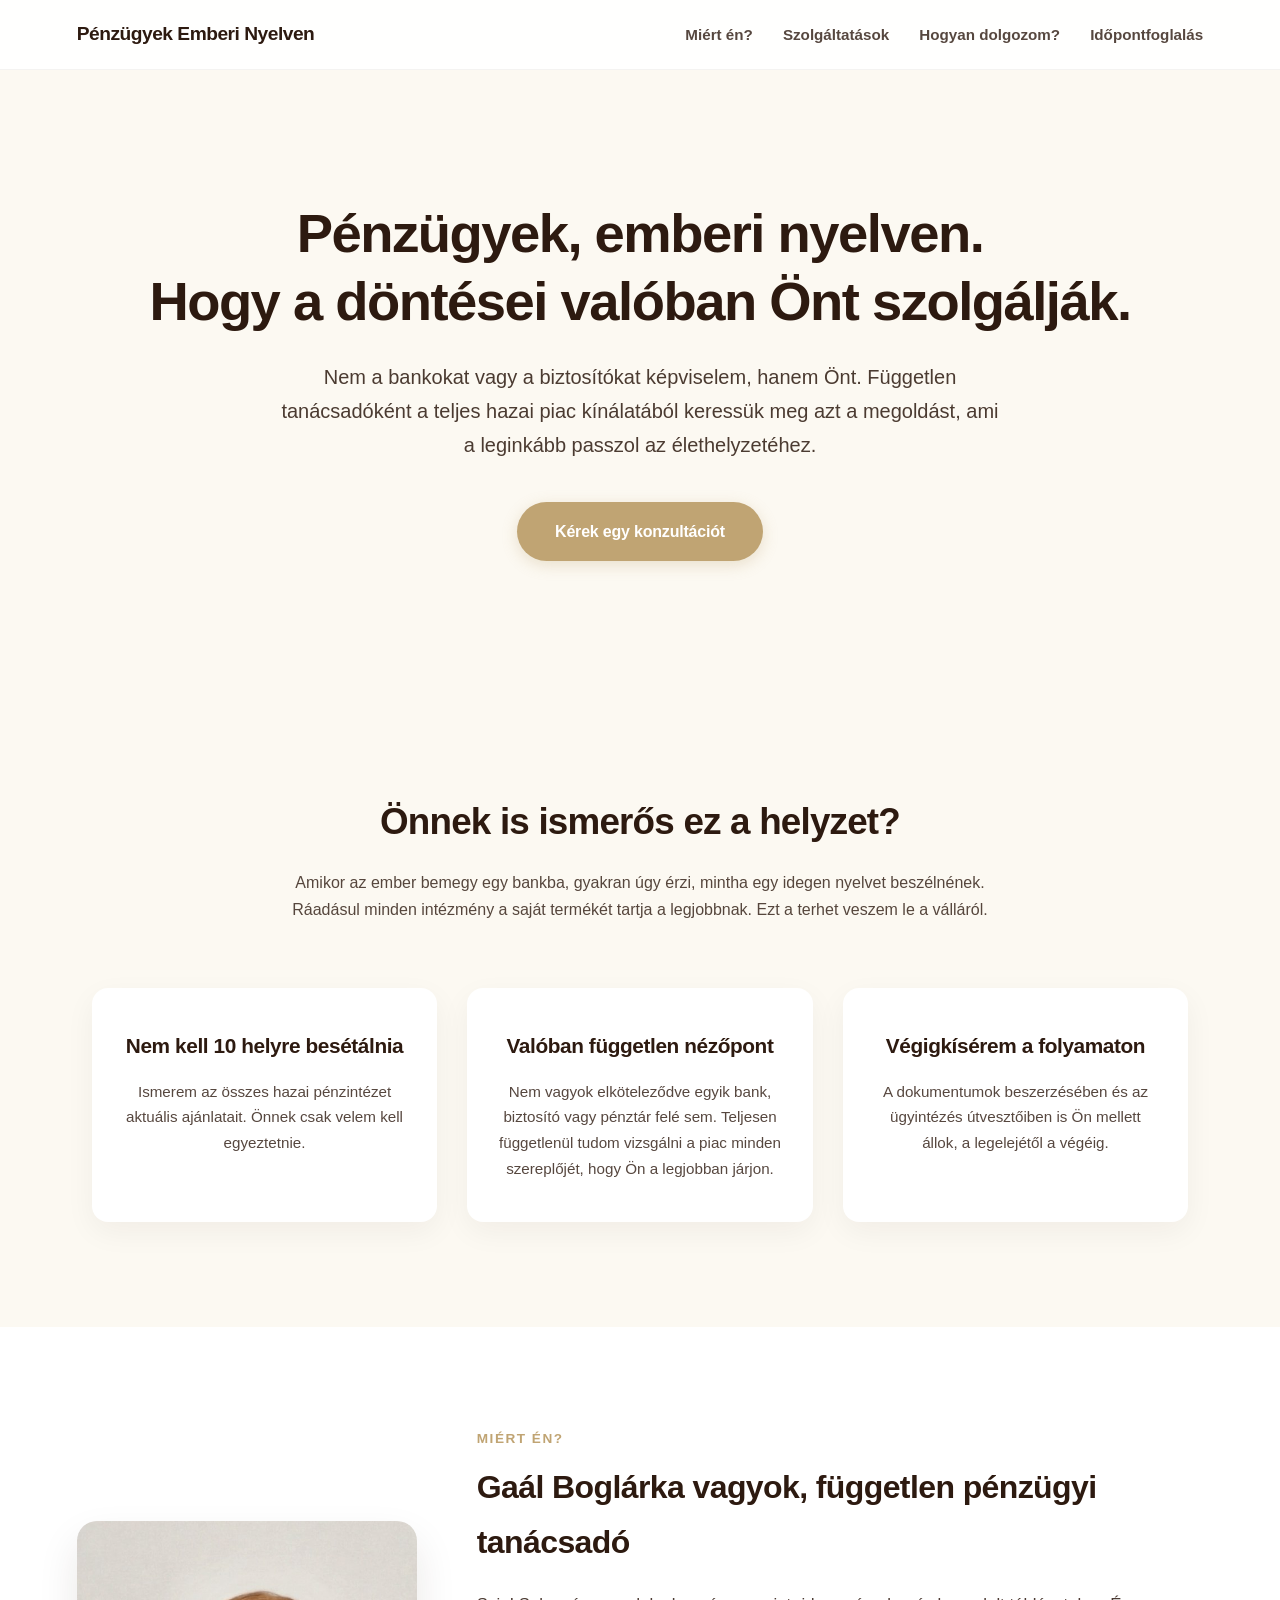
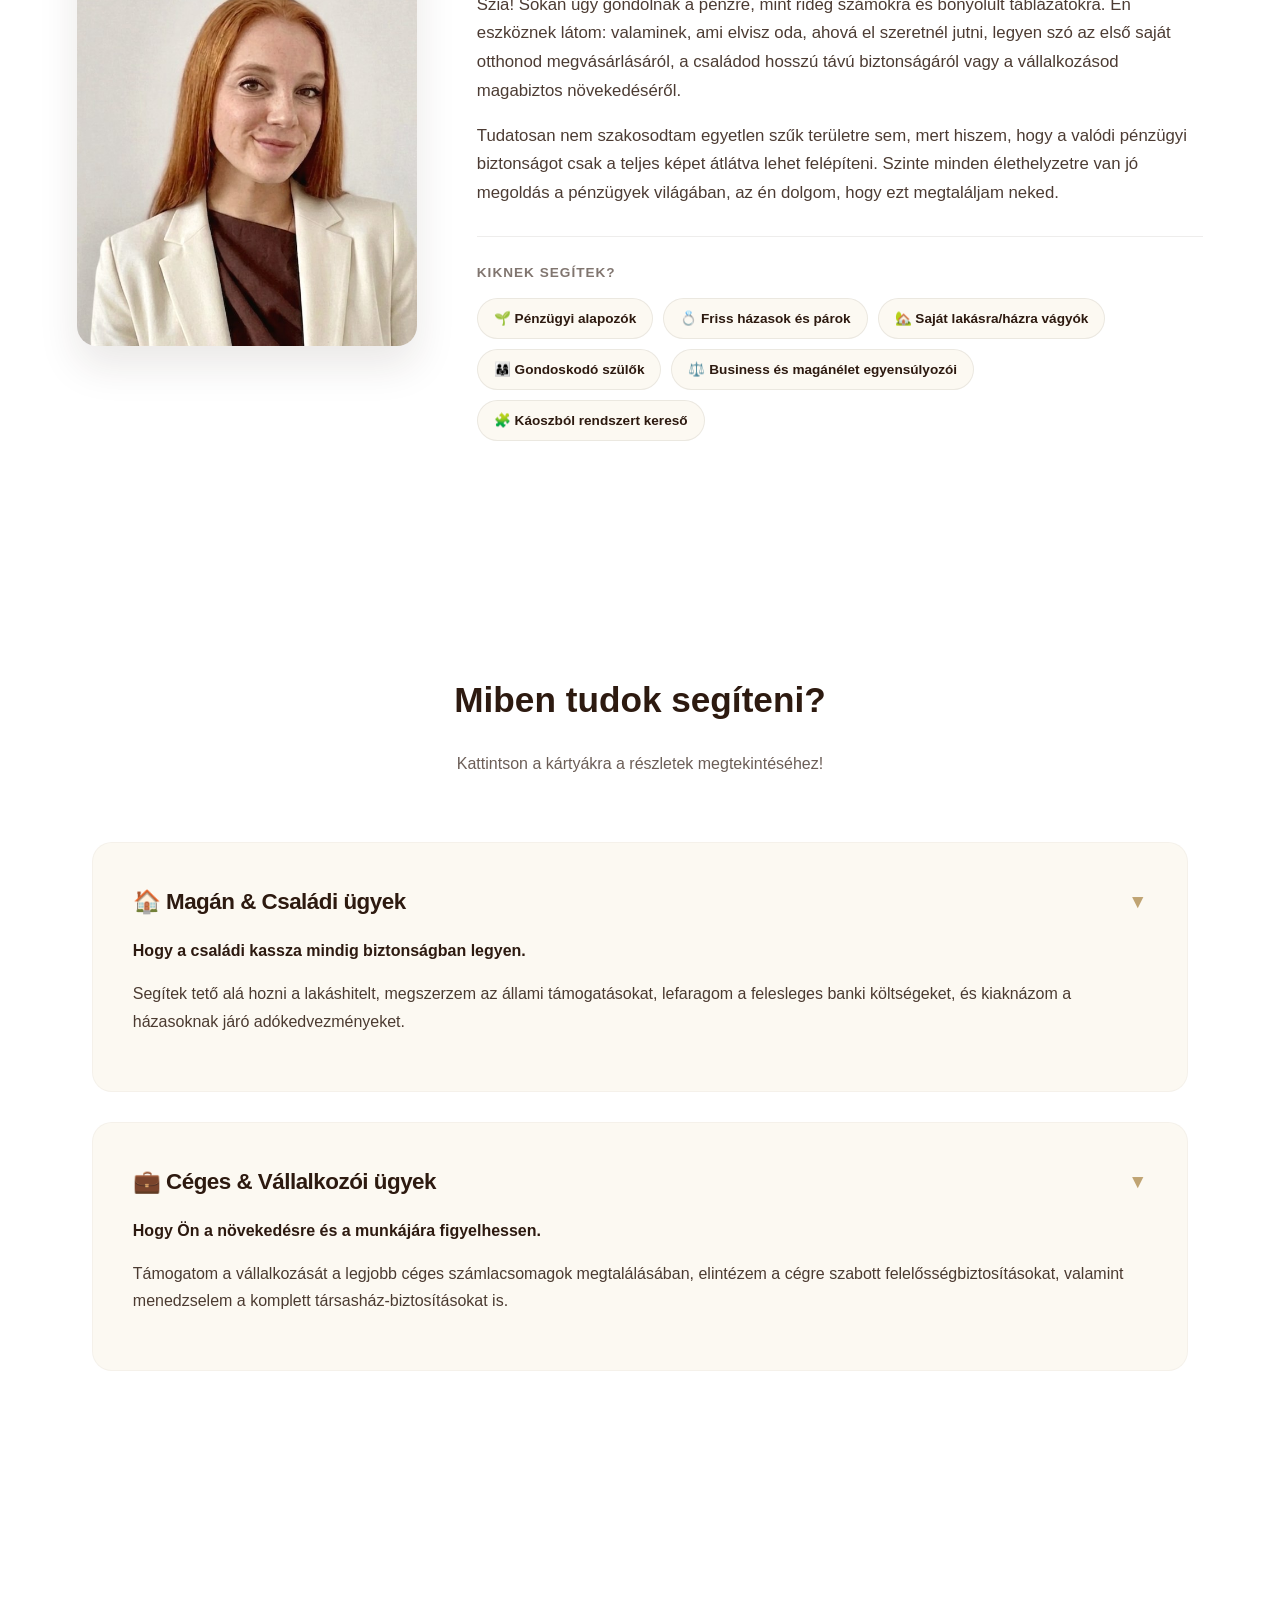
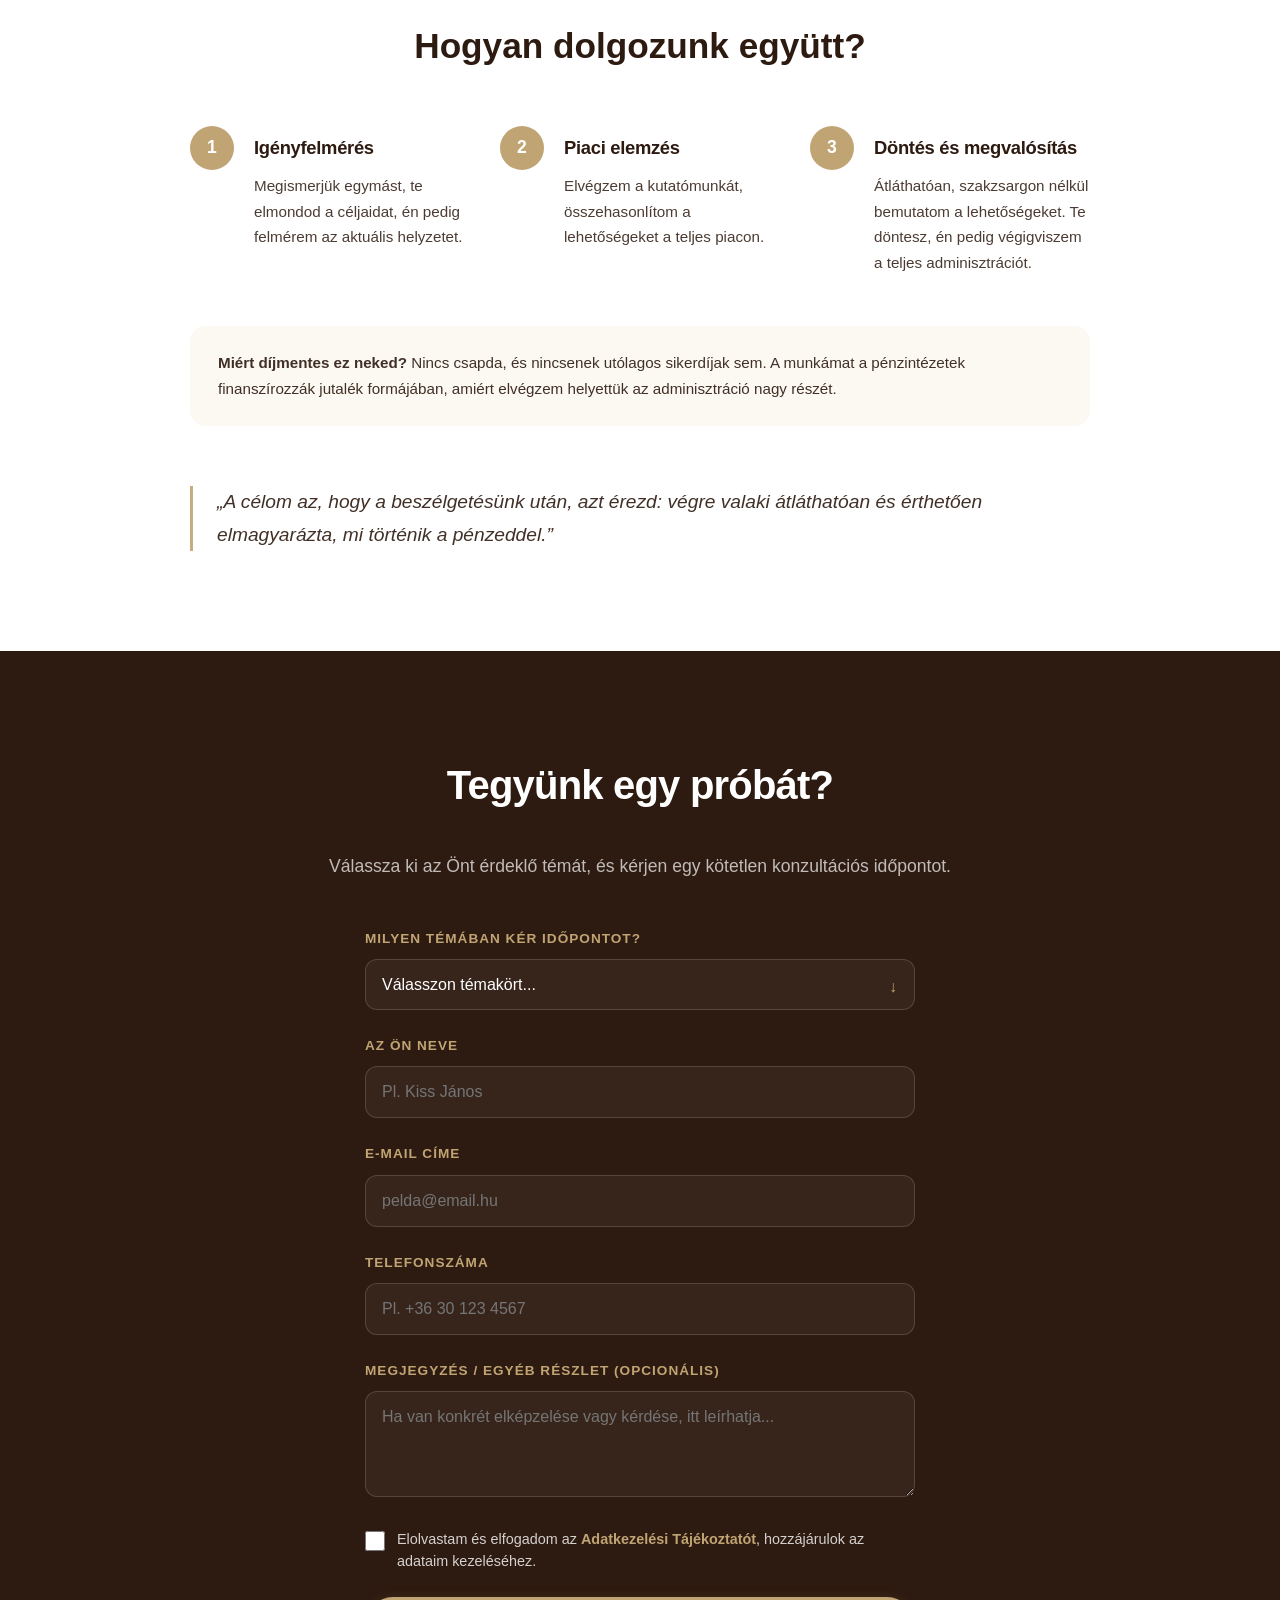
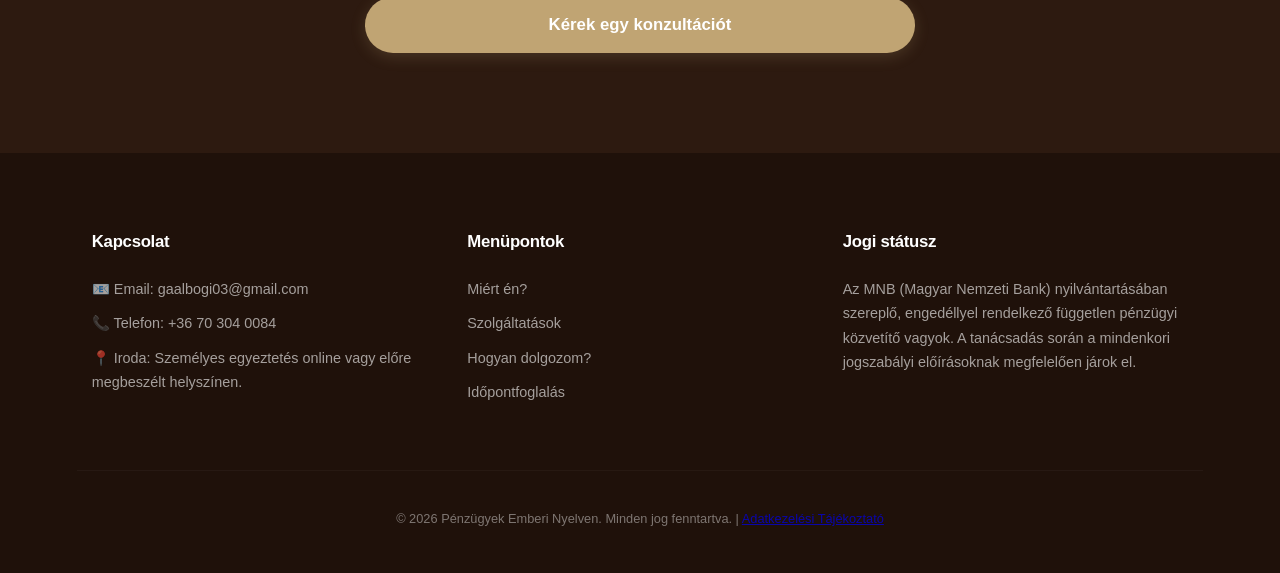
==== commit a06686b4: "Fix typos, agreement error, and stray voice/punctuation slips - "számlákiemelést" (nonsense word) ->" ====
--- a/index.html
+++ b/index.html
@@ -4,19 +4,22 @@
 <meta charset="UTF-8">
 <meta name="viewport" content="width=device-width, initial-scale=1.0">
 <title>Pénzügyi Tanácsadás - Emberi Nyelven</title>
+<link rel="icon" type="image/png" sizes="32x32" href="images/favicon-32.png">
+<link rel="icon" type="image/png" sizes="16x16" href="images/favicon-16.png">
+<link rel="apple-touch-icon" sizes="180x180" href="images/apple-touch-icon.png">
 <meta name="description" content="Független pénzügyi tanácsadás díjmentesen: lakáshitel, CSOK+, biztosítás, megtakarítás és céges pénzügyek egy helyen, emberi nyelven elmagyarázva.">
 
 <!-- MEGOSZTÁSI ELŐNÉZET (OPEN GRAPH) -->
 <meta property="og:type" content="website">
 <meta property="og:title" content="Pénzügyek, emberi nyelven | Pénzügyi Tanácsadás">
 <meta property="og:description" content="Független pénzügyi tanácsadás díjmentesen: lakáshitel, CSOK+, biztosítás, megtakarítás és céges pénzügyek egy helyen, emberi nyelven elmagyarázva.">
-<meta property="og:image" content="https://gaalbogi03-ui.github.io/Bogi-weboldal/images/hero-bg.jpg">
+<meta property="og:image" content="https://gaalbogi03-ui.github.io/Bogi-weboldal/images/rolam-boglarka.jpg">
 <meta property="og:url" content="https://gaalbogi03-ui.github.io/Bogi-weboldal/">
 <meta property="og:locale" content="hu_HU">
 <meta name="twitter:card" content="summary_large_image">
 <meta name="twitter:title" content="Pénzügyek, emberi nyelven | Pénzügyi Tanácsadás">
 <meta name="twitter:description" content="Független pénzügyi tanácsadás díjmentesen: lakáshitel, CSOK+, biztosítás, megtakarítás és céges pénzügyek egy helyen, emberi nyelven elmagyarázva.">
-<meta name="twitter:image" content="https://gaalbogi03-ui.github.io/Bogi-weboldal/images/hero-bg.jpg">
+<meta name="twitter:image" content="https://gaalbogi03-ui.github.io/Bogi-weboldal/images/rolam-boglarka.jpg">
 
 <!-- Helyben tárolt Plus Jakarta Sans betűtípus (GDPR miatt nem Google szerverről töltődik be) -->
 <link href="fonts/plus-jakarta-sans.css" rel="stylesheet">
@@ -831,7 +834,7 @@
 <div class="container">
 <h1>Pénzügyek, emberi nyelven.<br>Hogy a döntései valóban Önt szolgálják.</h1>
 <p>Nem a bankokat vagy a biztosítókat képviselem, hanem Önt. Független tanácsadóként a teljes hazai piac kínálatából keressük meg azt a megoldást, ami a leginkább passzol az élethelyzetéhez.</p>
-<a href="#kapcsolat" class="btn">Beszéljük meg</a>
+<a href="#kapcsolat" class="btn">Kérek egy konzultációt</a>
 </div>
 </header>
 
@@ -852,7 +855,7 @@
 </div>
 <div class="feature-box">
 <h3>Végigkísérem a folyamaton</h3>
-<p>A dokumentumok beszerzésében és az ügyintézés útvesztőiben is Ön mellett állok – a legelejétől a végéig.</p>
+<p>A dokumentumok beszerzésében és az ügyintézés útvesztőiben is Ön mellett állok, a legelejétől a végéig.</p>
 </div>
 </div>
 </div>
@@ -867,8 +870,8 @@
 <div class="about-text">
 <span class="about-eyebrow">Miért én?</span>
 <h2>Gaál Boglárka vagyok, független pénzügyi tanácsadó</h2>
-<p>Szia! Sokan úgy gondolnak a pénzre, mint rideg számokra és bonyolult táblázatokra. Én eszköznek látom: valaminek, ami elviszi Önt oda, ahová el szeretne jutni, legyen szó az első saját otthon megvásárlásáról, a családja hosszú távú biztonságáról vagy a vállalkozása magabiztos növekedéséről.</p>
-<p>Tudatosan nem szakosodtam egyetlen szűk területre sem, mert hiszem, hogy a valódi pénzügyi biztonságot csak a teljes képet átlátva lehet felépíteni. Szinte minden élethelyzetre van jó megoldás a pénzügyek világában, az én dolgom, hogy ezt megtaláljam Önnek.</p>
+<p>Szia! Sokan úgy gondolnak a pénzre, mint rideg számokra és bonyolult táblázatokra. Én eszköznek látom: valaminek, ami elvisz oda, ahová el szeretnél jutni, legyen szó az első saját otthonod megvásárlásáról, a családod hosszú távú biztonságáról vagy a vállalkozásod magabiztos növekedéséről.</p>
+<p>Tudatosan nem szakosodtam egyetlen szűk területre sem, mert hiszem, hogy a valódi pénzügyi biztonságot csak a teljes képet átlátva lehet felépíteni. Szinte minden élethelyzetre van jó megoldás a pénzügyek világában, az én dolgom, hogy ezt megtaláljam neked.</p>
 <div class="about-tags">
 <span class="about-tags-label">Kiknek segítek?</span>
 <div class="about-tags-list">
@@ -905,10 +908,10 @@
 <li><strong>Otthonteremtés és Támogatások:</strong> A CSOK+, Babaváró, az <strong>Otthon Start Program (OSP) hitel</strong> és a piaci lakáshitelek teljes körű intézése, hogy minden elérhető forrást maximálisan kihasználjunk.</li>
 <li><strong>Első házasok adókedvezménye:</strong> Segítek átlátni és zökkenőmentesen visszaigényelni a friss házasoknak járó állami adókönnyítéseket, hogy több maradjon a közös kasszában.</li>
 <li><strong>Hitelkiváltás:</strong> Ha van régebbi, drága hitele, megnézzük, hogyan tudjuk azt lecserélni egy sokkal olcsóbb, fixebb havidíjúra.</li>
-<li><strong>Mindennapi Bankszámlák:</strong> Átnézzük a költési szokásait, és lenyessük a felesleges havidíjakat, utalási sarcolásokat. Olyan számlákiemelést keresünk, ami Önnek spórol.</li>
+<li><strong>Mindennapi Bankszámlák:</strong> Átnézzük a költési szokásait, és lenyessük a felesleges havidíjakat, utalási sarcolásokat. Olyan számlát keresünk, ami Önnek spórol.</li>
 <li><strong>Gyors segítség (Személyi kölcsönök):</strong> Ha autóvásárlásra, felújításra vagy hirtelen jött kiadásra kell pénz, megtaláljuk a legkedvezőbb kamatú, rejtett buktatók nélküli megoldást.</li>
 <li><strong>A család és az értékek védelme:</strong> Olyan élet-, egészség- és lakásbiztosítást rakunk össze, ami egy váratlan helyzetben tényleg kifizeti a számlákat.</li>
-<li><strong>Nyugdíj-előtakarékosság:</strong> Már ma lerakjuk azoknak az alapját, hogy időskorára is anyagilag biztonságban és függetlenül élhessen.</li>
+<li><strong>Nyugdíj-előtakarékosság:</strong> Már ma lerakjuk ennek az alapját, hogy időskorára is anyagilag biztonságban és függetlenül élhessen.</li>
 <li><strong>Gyermekek jövőjéért:</strong> Hosszú távú megtakarítási tervet is építünk, hogy gyermeke jövője már ma biztos alapokon álljon.</li>
 </ul>
 </div>
@@ -967,7 +970,7 @@
 </div>
 
 <div class="process-fee-note">
-<strong>Miért díjmentes ez Önnek?</strong> Nincs csapda, és nincsenek utólagos sikerdíjak sem — a munkámat a pénzintézetek finanszírozzák jutalék formájában, amiért elvégzem helyettük az adminisztráció nagy részét.
+<strong>Miért díjmentes ez neked?</strong> Nincs csapda, és nincsenek utólagos sikerdíjak sem. A munkámat a pénzintézetek finanszírozzák jutalék formájában, amiért elvégzem helyettük az adminisztráció nagy részét.
 </div>
 
 <blockquote class="process-quote">„A célom az, hogy a beszélgetésünk után, azt érezd: végre valaki átláthatóan és érthetően elmagyarázta, mi történik a pénzeddel.”</blockquote>
@@ -992,9 +995,10 @@
 <option value="" disabled selected style="color: #333;">Válasszon témakört...</option>
 <option value="lakashitel" style="color: #333;">🏠 Lakáshitel, CSOK+ és OSP ügyintézés</option>
 <option value="szemelyi-kolcson" style="color: #333;">💰 Személyi kölcsön / Szabad felhasználás</option>
-<option value="biztositas" style="color: #333;">🛡️ Családi / Vagyonbiztosítás és Adókedvezmények</option>
+<option value="biztositas" style="color: #333;">🛡️ Családi biztosítás és adókedvezmények</option>
+<option value="nyugdij" style="color: #333;">🧓 Nyugdíj-előtakarékosság</option>
 <option value="lakossagi-szamla" style="color: #333;">💳 Lakossági bankszámla optimalizálás</option>
-<option value="tarsashaz-ceg" style="color: #333;">🏢 Társasház-biztosítás / Céges védelem</option>
+<option value="tarsashaz-ceg" style="color: #333;">🏢 Társasház-, Vagyon- és Céges biztosítások</option>
 <option value="ceges-szamla" style="color: #333;">💳 Kedvezőbb céges bankszámla</option>
 <option value="egyeb" style="color: #333;">☕ Egyéb pénzügyi átvilágítás</option>
 </select>
@@ -1027,7 +1031,7 @@
 <label for="aszf">Elolvastam és elfogadom az <a href="https://www.ovb.hu/szerviz/adatkezelesi-szabalyzat.html" target="_blank">Adatkezelési Tájékoztatót</a>, hozzájárulok az adataim kezeléséhez.</label>
 </div>
 
-<button type="submit" id="contact-submit">Konzultációt kérek</button>
+<button type="submit" id="contact-submit">Kérek egy konzultációt</button>
 <p id="contact-status" style="margin-top: 18px; font-weight: 600; display: none;"></p>
 </form>
 </div>
@@ -1149,7 +1153,7 @@
 })
 .finally(() => {
 contactSubmit.disabled = false;
-contactSubmit.textContent = 'Konzultációt kérek';
+contactSubmit.textContent = 'Kérek egy konzultációt';
 });
 });
 </script>
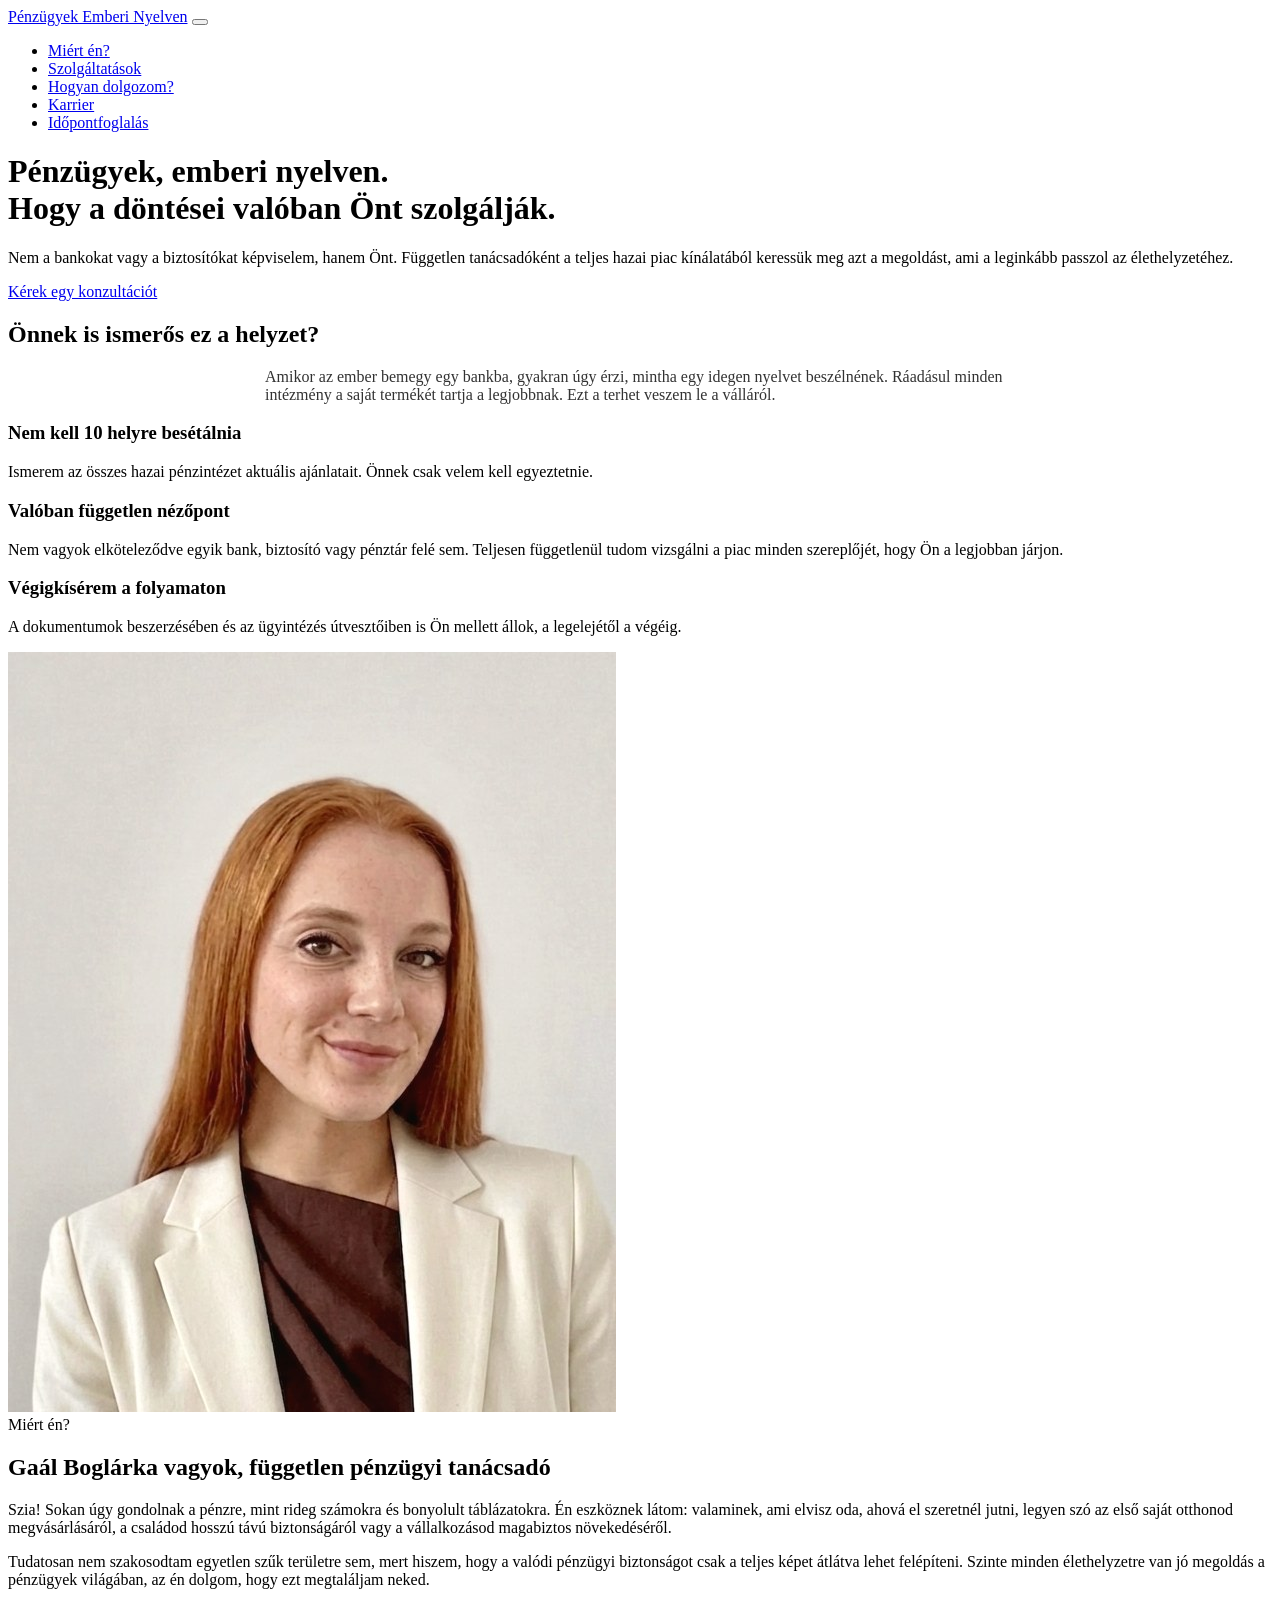
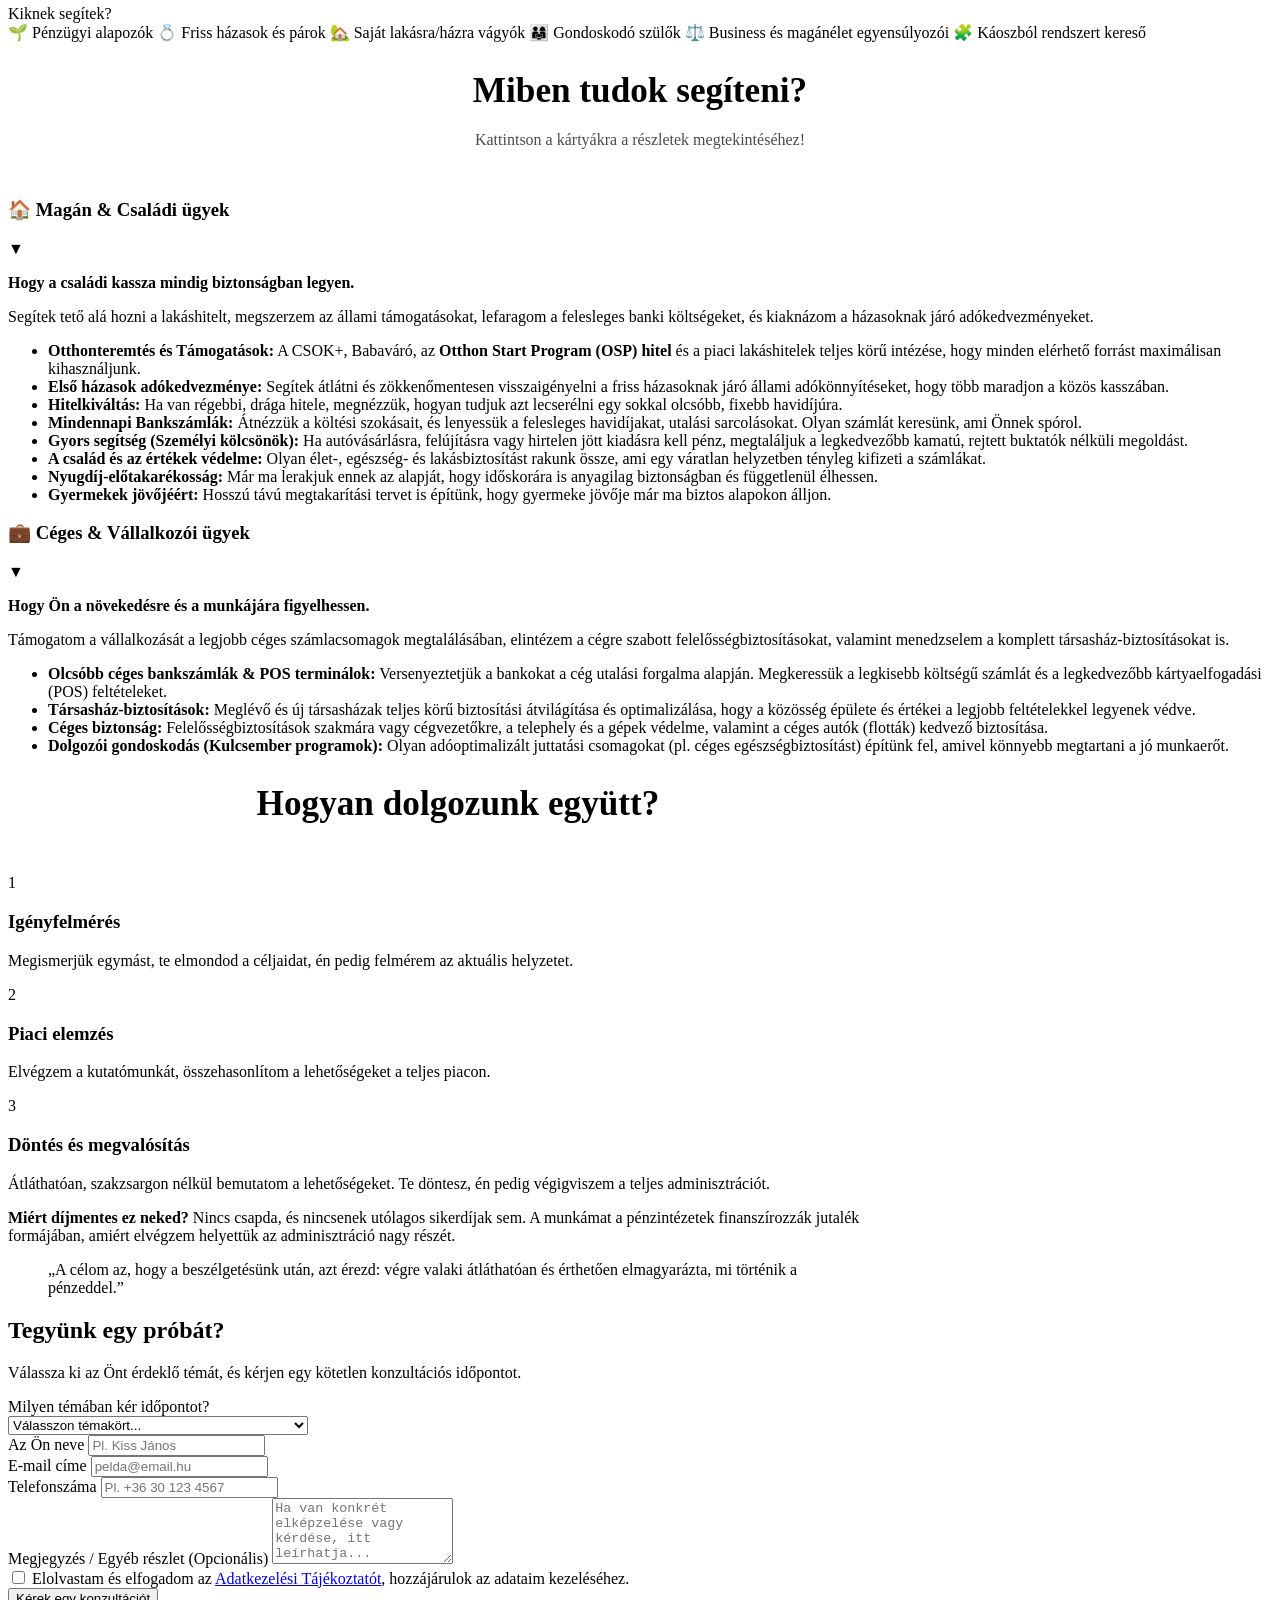
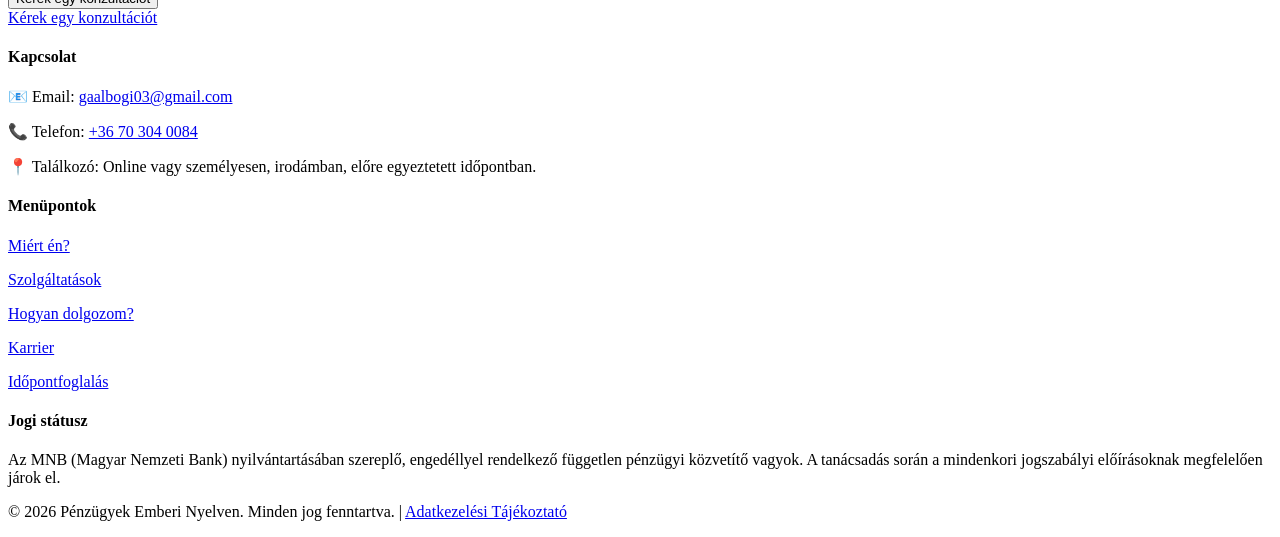
==== commit 059a1bab: "Rephrase footer office line to hint at in-person meetings without an address" ====
--- a/index.html
+++ b/index.html
@@ -23,790 +23,8 @@
 
 <!-- Helyben tárolt Plus Jakarta Sans betűtípus (GDPR miatt nem Google szerverről töltődik be) -->
 <link href="fonts/plus-jakarta-sans.css" rel="stylesheet">
-
-<style>
-/* MODERNEBB & PRÉMIUMABB SZÍNPALETTA */
-:root {
---primary-bg: #FCF9F2; /* Világos, tiszta krém háttér */
---dark-text: #2D1A10; /* Elegáns mélybarna a szövegeknek */
---accent-gold: #C0A473; /* Matt arany / pezsgő a gomboknak */
---accent-gold-hover: #A88E60;
---white-bg: #ffffff; /* Hófehér a kártyák kiemeléséhez */
---card-shadow: 0 10px 30px rgba(45, 26, 16, 0.05); /* Lágy, modern árnyék */
---card-shadow-hover: 0 20px 40px rgba(45, 26, 16, 0.1);
-}
-
-html {
-scroll-behavior: smooth;
-}
-
-body {
-font-family: 'Plus Jakarta Sans', -apple-system, BlinkMacSystemFont, sans-serif;
-margin: 0;
-padding: 0;
-color: var(--dark-text);
-background-color: var(--primary-bg);
-line-height: 1.7;
--webkit-font-smoothing: antialiased;
-}
-
-.container {
-width: 88%;
-max-width: 1140px;
-margin: 0 auto;
-}
-
-/* Navigációs sáv - Letisztult, lebegő hatás */
-.navbar {
-background-color: rgba(255, 255, 255, 0.9);
-backdrop-filter: blur(10px);
--webkit-backdrop-filter: blur(10px);
-border-bottom: 1px solid rgba(45, 26, 16, 0.05);
-padding: 18px 0;
-position: sticky;
-top: 0;
-z-index: 100;
-}
-
-.navbar .container {
-display: flex;
-justify-content: space-between;
-align-items: center;
-position: relative;
-}
-
-.nav-toggle {
-display: none;
-flex-direction: column;
-justify-content: space-between;
-width: 26px;
-height: 18px;
-background: none;
-border: none;
-padding: 0;
-cursor: pointer;
-z-index: 110;
-}
-
-.nav-toggle span {
-display: block;
-height: 2px;
-width: 100%;
-background-color: var(--dark-text);
-border-radius: 2px;
-transition: transform 0.3s ease, opacity 0.3s ease;
-}
-
-.nav-toggle.open span:nth-child(1) {
-transform: translateY(8px) rotate(45deg);
-}
-
-.nav-toggle.open span:nth-child(2) {
-opacity: 0;
-}
-
-.nav-toggle.open span:nth-child(3) {
-transform: translateY(-8px) rotate(-45deg);
-}
-
-.logo {
-font-weight: 800;
-font-size: 1.2rem;
-color: var(--dark-text);
-text-decoration: none;
-letter-spacing: -0.5px;
-}
-
-.nav-links {
-display: flex;
-list-style: none;
-margin: 0;
-padding: 0;
-}
-
-.nav-links li {
-margin-left: 30px;
-}
-
-.nav-links a {
-text-decoration: none;
-color: var(--dark-text);
-font-weight: 600;
-font-size: 0.95rem;
-opacity: 0.8;
-transition: opacity 0.2s ease;
-}
-
-.nav-links a:hover {
-opacity: 1;
-}
-
-/* Hero szekció - Lágy színátmenettel + elmosódott háttérkép */
-.hero {
-padding: 130px 0 110px 0;
-text-align: center;
-position: relative;
-overflow: hidden;
-}
-
-.hero-bg {
-position: absolute;
-inset: 0;
-background-image: url('images/hero-bg.jpg');
-background-size: cover;
-background-position: center;
-z-index: 0;
-}
-
-.hero-overlay {
-position: absolute;
-inset: 0;
-background: linear-gradient(180deg, rgba(252,249,242,0.82) 0%, rgba(252,249,242,0.94) 100%);
-z-index: 1;
-}
-
-.hero .container {
-position: relative;
-z-index: 2;
-}
-
-.hero h1 {
-font-size: 3.4rem;
-font-weight: 800;
-color: var(--dark-text);
-line-height: 1.25;
-margin-bottom: 24px;
-margin-top: 0;
-letter-spacing: -1.5px;
-}
-
-.hero p {
-font-size: 1.25rem;
-max-width: 720px;
-margin: 0 auto 40px auto;
-color: var(--dark-text);
-opacity: 0.85;
-font-weight: 400;
-}
-
-/* Gombok */
-.btn {
-display: inline-block;
-background-color: var(--accent-gold);
-color: #ffffff;
-padding: 16px 38px;
-text-decoration: none;
-font-weight: 600;
-border-radius: 50px;
-transition: all 0.3s cubic-bezier(0.16, 1, 0.3, 1);
-box-shadow: 0 4px 15px rgba(192, 164, 115, 0.3);
-border: none;
-cursor: pointer;
-font-size: 1rem;
-letter-spacing: -0.2px;
-}
-
-.btn:hover {
-transform: translateY(-2px);
-background-color: var(--accent-gold-hover);
-box-shadow: 0 8px 25px rgba(192, 164, 115, 0.4);
-}
-
-/* Lebegő CTA gomb */
-.floating-cta {
-position: fixed;
-right: 30px;
-bottom: 30px;
-z-index: 90;
-padding: 14px 30px;
-font-size: 0.95rem;
-opacity: 0;
-transform: translateY(20px);
-pointer-events: none;
-transition: opacity 0.3s ease, transform 0.3s ease;
-}
-
-.floating-cta.visible {
-opacity: 1;
-transform: translateY(0);
-pointer-events: auto;
-}
-
-@media (max-width: 768px) {
-.floating-cta {
-right: 20px;
-bottom: 20px;
-padding: 13px 22px;
-font-size: 0.9rem;
-}
-}
-
-/* Rólam */
-.about {
-padding: 100px 0;
-background-color: var(--white-bg);
-}
-
-.about-grid {
-display: flex;
-align-items: center;
-gap: 60px;
-}
-
-.about-image {
-flex: 0 0 340px;
-}
-
-.about-image img {
-width: 100%;
-display: block;
-border-radius: 20px;
-box-shadow: var(--card-shadow-hover);
-}
-
-.about-text {
-flex: 1;
-}
-
-.about-eyebrow {
-display: block;
-color: var(--accent-gold);
-font-weight: 700;
-text-transform: uppercase;
-letter-spacing: 1.5px;
-font-size: 0.85rem;
-margin-bottom: 10px;
-}
-
-.about-text h2 {
-font-size: 2rem;
-font-weight: 700;
-letter-spacing: -0.6px;
-margin: 0 0 22px 0;
-}
-
-.about-text p {
-opacity: 0.85;
-margin-bottom: 16px;
-font-size: 1.05rem;
-}
-
-.about-text p:last-child {
-margin-bottom: 0;
-}
-
-.about-tags {
-margin-top: 28px;
-padding-top: 24px;
-border-top: 1px solid rgba(45, 26, 16, 0.08);
-}
-
-.about-tags-label {
-display: block;
-font-weight: 700;
-font-size: 0.85rem;
-text-transform: uppercase;
-letter-spacing: 1px;
-opacity: 0.6;
-margin-bottom: 14px;
-}
-
-.about-tags-list {
-display: flex;
-flex-wrap: wrap;
-gap: 10px;
-}
-
-.tag {
-background-color: var(--primary-bg);
-border: 1px solid rgba(45, 26, 16, 0.08);
-border-radius: 50px;
-padding: 8px 16px;
-font-size: 0.85rem;
-font-weight: 600;
-white-space: nowrap;
-}
-
-/* Probléma / Megoldás */
-.intro {
-padding: 90px 0;
-text-align: center;
-}
-
-.intro h2 {
-font-size: 2.3rem;
-font-weight: 700;
-letter-spacing: -0.8px;
-margin-bottom: 15px;
-}
-
-.features {
-display: flex;
-justify-content: space-between;
-flex-wrap: wrap;
-margin-top: 50px;
-}
-
-.feature-box {
-flex: 1;
-min-width: 280px;
-margin: 15px;
-padding: 40px 30px;
-background-color: var(--white-bg);
-border-radius: 16px;
-box-shadow: var(--card-shadow);
-transition: all 0.4s cubic-bezier(0.16, 1, 0.3, 1);
-}
-
-.feature-box:hover {
-transform: translateY(-6px);
-box-shadow: var(--card-shadow-hover);
-}
-
-.feature-box h3 {
-font-size: 1.3rem;
-font-weight: 700;
-margin-top: 0;
-margin-bottom: 15px;
-letter-spacing: -0.4px;
-}
-
-.feature-box p {
-font-size: 0.95rem;
-opacity: 0.8;
-margin: 0;
-}
-
-/* Szolgáltatások */
-.services {
-padding: 100px 0;
-background-color: var(--white-bg);
-}
-
-.services-grid {
-display: flex;
-justify-content: space-between;
-flex-wrap: wrap;
-}
-
-.service-card {
-flex: 1;
-min-width: 45%;
-margin: 15px;
-padding: 40px;
-background: var(--primary-bg);
-border-radius: 20px;
-transition: all 0.4s cubic-bezier(0.16, 1, 0.3, 1);
-cursor: pointer;
-position: relative;
-border: 1px solid rgba(45, 26, 16, 0.03);
-text-align: left;
-}
-
-.service-card:hover {
-background-color: #F5EFE4;
-transform: translateY(-4px);
-}
-
-.service-header {
-display: flex;
-justify-content: space-between;
-align-items: center;
-margin-bottom: 15px;
-}
-
-.service-header h3 {
-font-size: 1.4rem;
-font-weight: 700;
-margin: 0;
-letter-spacing: -0.5px;
-}
-
-.toggle-icon {
-font-size: 1.2rem;
-color: var(--accent-gold);
-transition: transform 0.3s ease;
-font-weight: bold;
-}
-
-.service-card.active .toggle-icon {
-transform: rotate(180deg);
-}
-
-.service-card p.intro-text {
-margin: 0 0 15px 0;
-opacity: 0.85;
-}
-
-.service-details {
-max-height: 0;
-overflow: hidden;
-transition: max-height 0.4s cubic-bezier(0.16, 1, 0.3, 1), opacity 0.3s ease;
-opacity: 0;
-border-top: 1px solid rgba(45, 26, 16, 0.08);
-padding-top: 0;
-margin-top: 0;
-}
-
-.service-card.active .service-details {
-max-height: 700px;
-opacity: 1;
-padding-top: 20px;
-margin-top: 15px;
-}
-
-.service-details ul {
-padding-left: 20px;
-margin: 0;
-}
-
-.service-details li {
-margin-bottom: 10px;
-font-size: 0.95rem;
-opacity: 0.9;
-}
-
-.service-details strong {
-color: var(--dark-text);
-}
-
-/* Magyarázat rész */
-.explanation {
-padding: 90px 0;
-text-align: center;
-}
-
-.explanation h2 {
-font-size: 2.1rem;
-font-weight: 700;
-margin-bottom: 20px;
-letter-spacing: -0.5px;
-}
-
-.explanation p {
-font-size: 1.1rem;
-opacity: 0.8;
-}
-
-/* Hogyan dolgozunk együtt */
-.process {
-padding: 100px 0;
-background-color: var(--white-bg);
-}
-
-.process-steps {
-display: flex;
-justify-content: space-between;
-flex-wrap: wrap;
-gap: 30px;
-}
-
-.process-step {
-flex: 1;
-min-width: 260px;
-display: flex;
-gap: 20px;
-}
-
-.process-number {
-flex-shrink: 0;
-width: 44px;
-height: 44px;
-border-radius: 50%;
-background-color: var(--accent-gold);
-color: #ffffff;
-display: flex;
-align-items: center;
-justify-content: center;
-font-weight: 700;
-font-size: 1.1rem;
-}
-
-.process-step h3 {
-font-size: 1.15rem;
-font-weight: 700;
-margin: 6px 0 10px 0;
-letter-spacing: -0.3px;
-}
-
-.process-step p {
-font-size: 0.95rem;
-opacity: 0.85;
-margin: 0;
-}
-
-.process-fee-note {
-margin-top: 50px;
-padding: 24px 28px;
-background-color: var(--primary-bg);
-border-radius: 16px;
-font-size: 0.95rem;
-opacity: 0.9;
-}
-
-.process-fee-note strong {
-color: var(--dark-text);
-}
-
-.process-quote {
-margin: 60px 0 0 0;
-padding: 0 0 0 24px;
-border-left: 3px solid var(--accent-gold);
-font-size: 1.2rem;
-font-style: italic;
-opacity: 0.9;
-}
-
-/* Kapcsolati űrlap */
-.contact {
-background-color: var(--dark-text);
-color: #ffffff;
-padding: 100px 0;
-text-align: center;
-}
-
-.contact h2 {
-font-size: 2.5rem;
-font-weight: 700;
-letter-spacing: -0.8px;
-margin-top: 0;
-}
-
-.contact p {
-opacity: 0.7;
-font-size: 1.1rem;
-}
-
-.contact form {
-max-width: 550px;
-margin: 45px auto 0 auto;
-text-align: left;
-}
-
-.form-group {
-margin-bottom: 24px;
-}
-
-.form-group label {
-display: block;
-margin-bottom: 9px;
-font-weight: 600;
-color: var(--accent-gold);
-font-size: 0.85rem;
-text-transform: uppercase;
-letter-spacing: 1px;
-}
-
-.contact input, .contact select, .contact textarea {
-width: 100%;
-padding: 16px;
-border-radius: 12px;
-border: 1px solid rgba(255, 255, 255, 0.15);
-background-color: rgba(255, 255, 255, 0.05);
-color: #ffffff;
-box-sizing: border-box;
-font-family: inherit;
-font-size: 1rem;
-transition: all 0.3s ease;
--webkit-appearance: none;
-appearance: none;
-}
-
-.contact input:focus, .contact select:focus, .contact textarea:focus {
-outline: none;
-border-color: var(--accent-gold);
-background-color: rgba(255, 255, 255, 0.08);
-}
-
-.select-wrapper {
-position: relative;
-}
-
-.select-wrapper::after {
-content: "↓";
-font-size: 1rem;
-color: var(--accent-gold);
-right: 18px;
-top: 14px;
-position: absolute;
-pointer-events: none;
-}
-
-/* JAVÍTOTT ÁSZF RUBLIKA STÍLUS */
-.checkbox-group {
-display: flex;
-align-items: flex-start;
-margin-top: 20px;
-margin-bottom: 25px;
-gap: 12px; /* Biztosítja a tiszta távolságot a négyzet és a szöveg között */
-}
-
-.checkbox-group input[type="checkbox"] {
-width: 20px;
-height: 20px;
-margin: 2px 0 0 0;
-cursor: pointer;
-flex-shrink: 0; /* Megakadályozza, hogy a jelölőnégyzet összenyomódjon */
--webkit-appearance: checkbox; /* Visszaállítja a natív checkbox működést */
-appearance: checkbox;
-}
-
-.checkbox-group label {
-text-transform: none;
-font-size: 0.9rem;
-font-weight: 400;
-color: rgba(255, 255, 255, 0.8);
-letter-spacing: 0;
-line-height: 1.5;
-cursor: pointer;
-margin-bottom: 0;
-display: inline;
-}
-
-.checkbox-group a {
-color: var(--accent-gold);
-text-decoration: none;
-font-weight: 600;
-position: relative;
-z-index: 5; /* Biztosítja, hogy a link kattintható maradjon */
-}
-
-.checkbox-group a:hover {
-text-decoration: underline;
-}
-
-.contact button {
-background-color: var(--accent-gold);
-color: #ffffff;
-border: none;
-padding: 18px 40px;
-font-weight: 600;
-font-size: 1.05rem;
-cursor: pointer;
-border-radius: 50px;
-width: 100%;
-transition: all 0.3s ease;
-box-shadow: 0 4px 15px rgba(192, 164, 115, 0.2);
-font-family: inherit;
-}
-
-.contact button:hover {
-background-color: var(--accent-gold-hover);
-transform: translateY(-2px);
-}
-
-/* Modern lábléc */
-.main-footer {
-background-color: #1F110A;
-color: rgba(255, 255, 255, 0.6);
-padding: 60px 0 30px 0;
-font-size: 0.9rem;
-}
-
-.footer-grid {
-display: flex;
-justify-content: space-between;
-flex-wrap: wrap;
-margin-bottom: 40px;
-}
-
-.footer-col {
-flex: 1;
-min-width: 250px;
-margin: 15px;
-}
-
-.footer-col h4 {
-color: #ffffff;
-margin-top: 0;
-margin-bottom: 20px;
-font-size: 1.05rem;
-font-weight: 600;
-letter-spacing: -0.3px;
-}
-
-.footer-col p {
-margin: 10px 0;
-}
-
-.footer-col a {
-color: rgba(255, 255, 255, 0.6);
-text-decoration: none;
-transition: color 0.2s ease;
-}
-
-.footer-col a:hover {
-color: var(--accent-gold);
-}
-
-.footer-legal {
-text-align: center;
-padding-top: 25px;
-border-top: 1px solid rgba(255, 255, 255, 0.05);
-font-size: 0.8rem;
-opacity: 0.7;
-}
-
-/* Reszponzív nézet */
-@media (max-width: 768px) {
-.about-grid {
-flex-direction: column;
-gap: 30px;
-text-align: center;
-}
-.about-image {
-flex: none;
-max-width: 240px;
-margin: 0 auto;
-}
-.about-text h2 {
-font-size: 1.6rem;
-}
-.navbar .container {
-flex-direction: row;
-justify-content: space-between;
-}
-.nav-toggle {
-display: flex;
-}
-.nav-links {
-display: none;
-position: absolute;
-top: calc(100% + 18px);
-left: -6%;
-width: 112%;
-flex-direction: column;
-background-color: var(--white-bg);
-box-shadow: 0 15px 30px rgba(45, 26, 16, 0.1);
-padding: 10px 0;
-}
-.nav-links.open {
-display: flex;
-}
-.nav-links li {
-margin: 0;
-text-align: center;
-}
-.nav-links a {
-display: block;
-padding: 14px 20px;
-}
-.hero h1 {
-font-size: 2.4rem;
-}
-.service-card {
-min-width: 100%;
-margin: 10px 0;
-padding: 30px;
-}
-.features {
-margin-top: 20px;
-}
-.feature-box {
-margin: 10px 0;
-}
-}
-</style>
+<link href="styles.css" rel="stylesheet">
+
 </head>
 <body>
 
@@ -821,6 +39,7 @@
 <li><a href="#rolam">Miért én?</a></li>
 <li><a href="#szolgaltatasok">Szolgáltatások</a></li>
 <li><a href="#folyamat">Hogyan dolgozom?</a></li>
+<li><a href="karrier.html">Karrier</a></li>
 <li><a href="#kapcsolat">Időpontfoglalás</a></li>
 </ul>
 </div>
@@ -1049,13 +268,14 @@
 <h4>Kapcsolat</h4>
 <p>📧 Email: <a href="mailto:gaalbogi03@gmail.com">gaalbogi03@gmail.com</a></p>
 <p>📞 Telefon: <a href="tel:+36703040084">+36 70 304 0084</a></p>
-<p>📍 Iroda: Személyes egyeztetés online vagy előre megbeszélt helyszínen.</p>
+<p>📍 Találkozó: Online vagy személyesen, irodámban, előre egyeztetett időpontban.</p>
 </div>
 <div class="footer-col">
 <h4>Menüpontok</h4>
 <p><a href="#rolam">Miért én?</a></p>
 <p><a href="#szolgaltatasok">Szolgáltatások</a></p>
 <p><a href="#folyamat">Hogyan dolgozom?</a></p>
+<p><a href="karrier.html">Karrier</a></p>
 <p><a href="#kapcsolat">Időpontfoglalás</a></p>
 </div>
 <div class="footer-col">
@@ -1071,6 +291,7 @@
 </footer>
 
 <!-- INTERAKTÍV JAVASCRIPT A LENYÍLÓS MODULHOZ -->
+<script src="script.js"></script>
 <script>
 // LEBEGŐ CTA GOMB - a hero után jelenik meg, a kapcsolat szekciónál eltűnik
 const floatingCta = document.getElementById('floating-cta');
@@ -1085,24 +306,6 @@
 
 ctaObserver.observe(heroSection);
 ctaObserver.observe(contactSection);
-
-// MOBIL HAMBURGER MENÜ
-const navToggle = document.getElementById('nav-toggle');
-const navLinks = document.getElementById('nav-links');
-
-navToggle.addEventListener('click', function() {
-const isOpen = navLinks.classList.toggle('open');
-navToggle.classList.toggle('open');
-navToggle.setAttribute('aria-expanded', isOpen);
-});
-
-navLinks.querySelectorAll('a').forEach(function(link) {
-link.addEventListener('click', function() {
-navLinks.classList.remove('open');
-navToggle.classList.remove('open');
-navToggle.setAttribute('aria-expanded', 'false');
-});
-});
 
 function toggleService(card) {
 const allCards = document.querySelectorAll('.service-card');
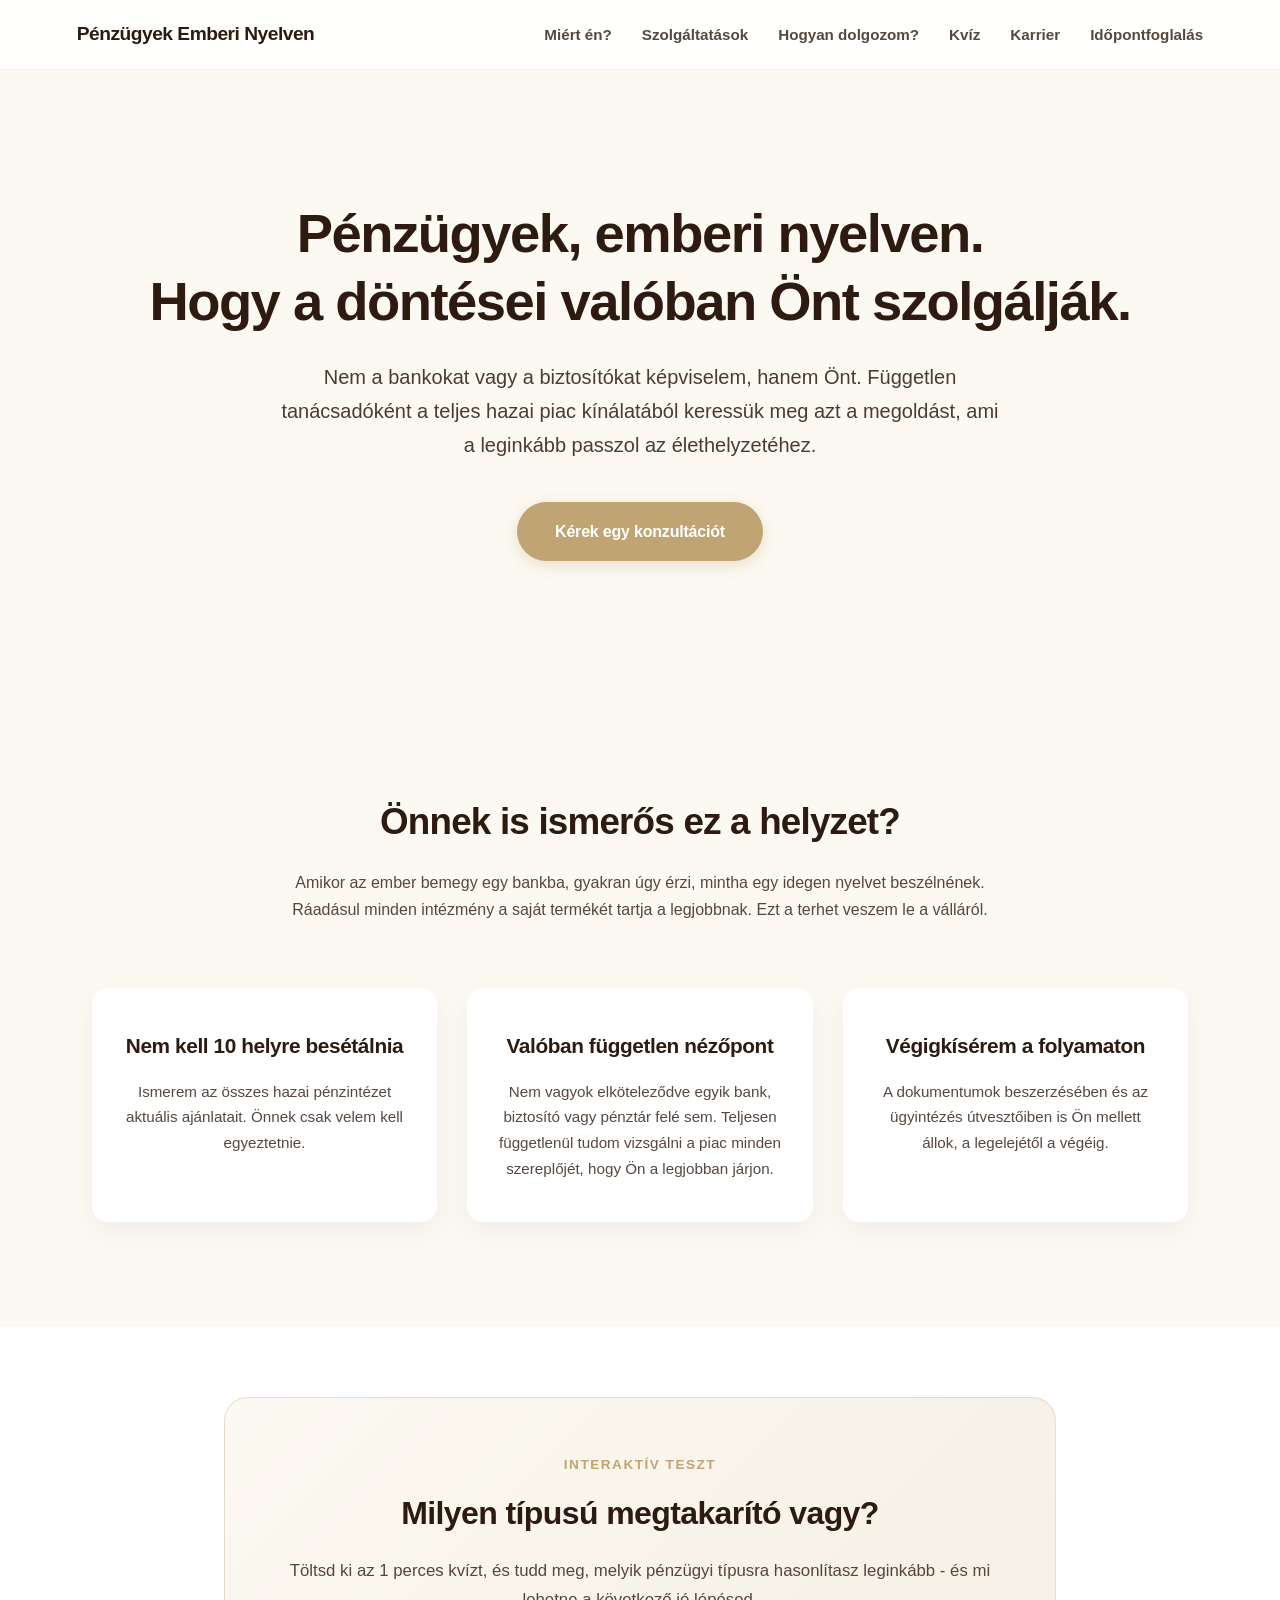
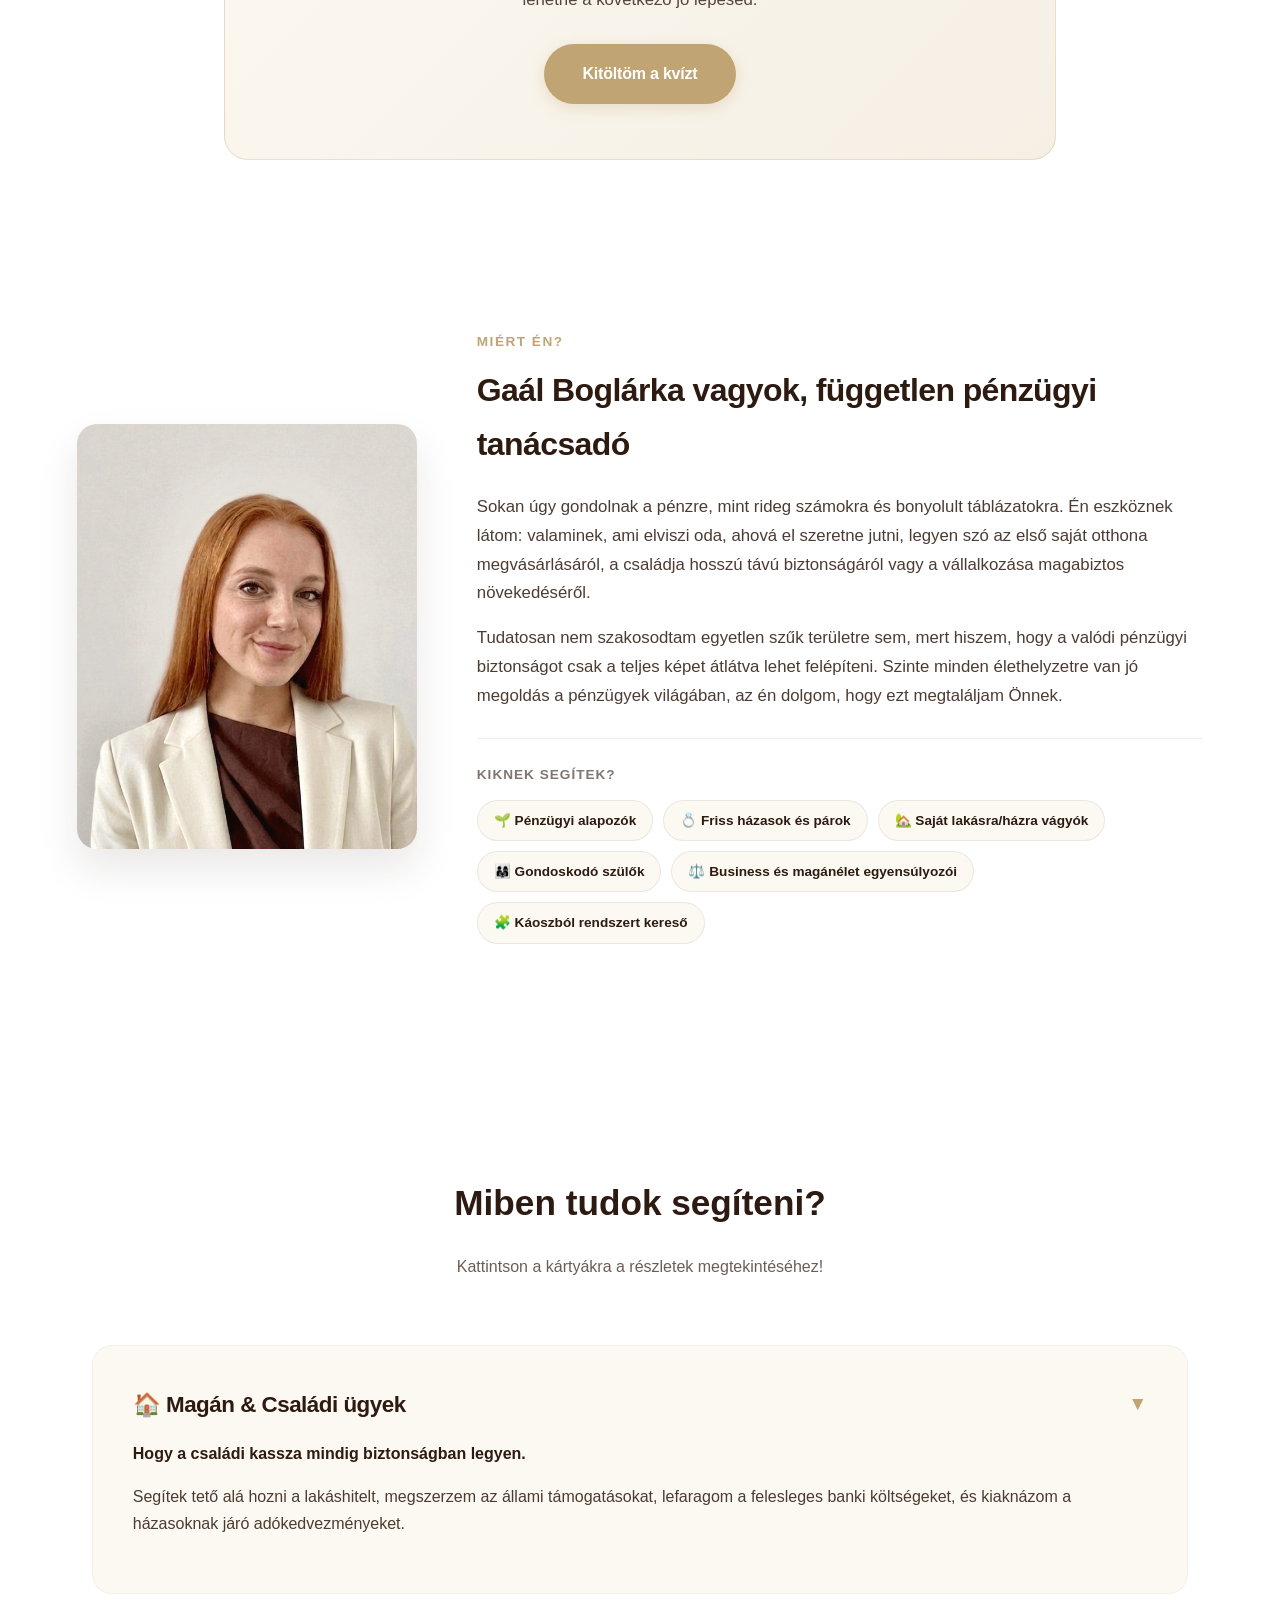
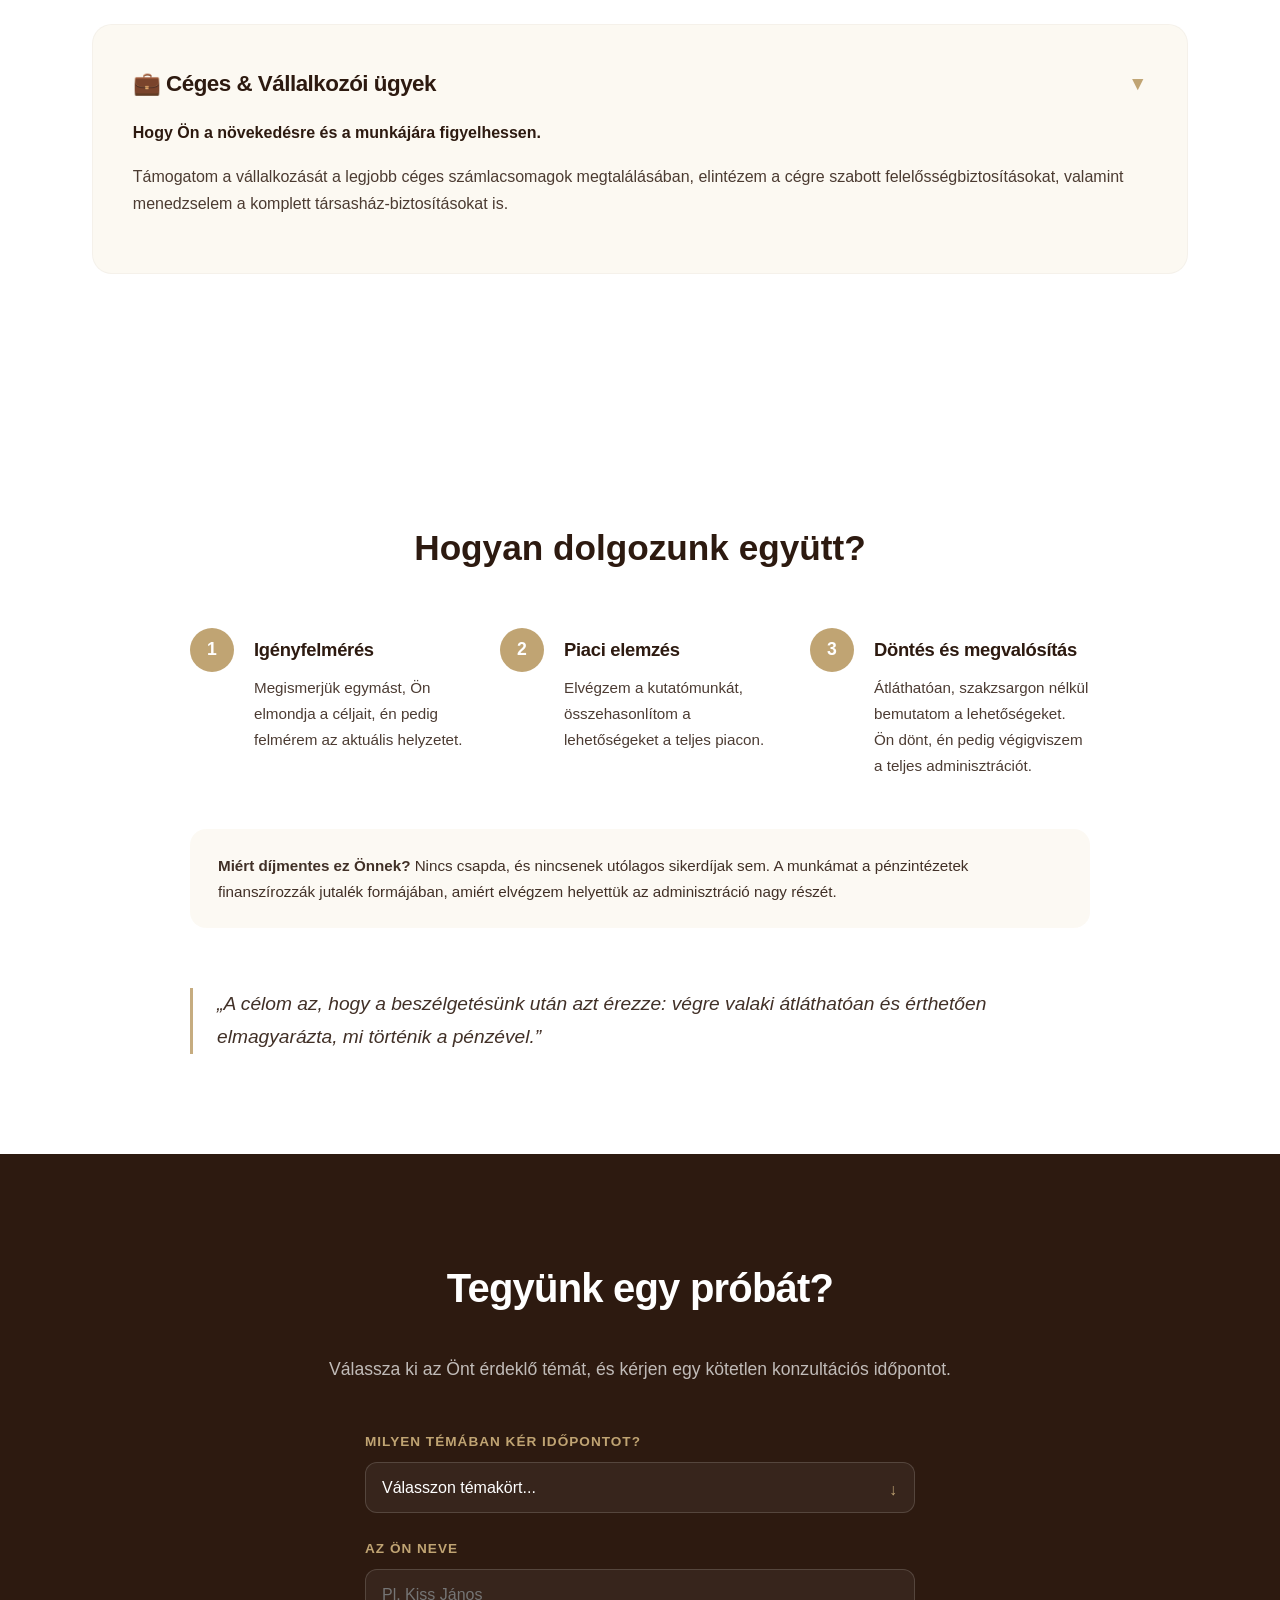
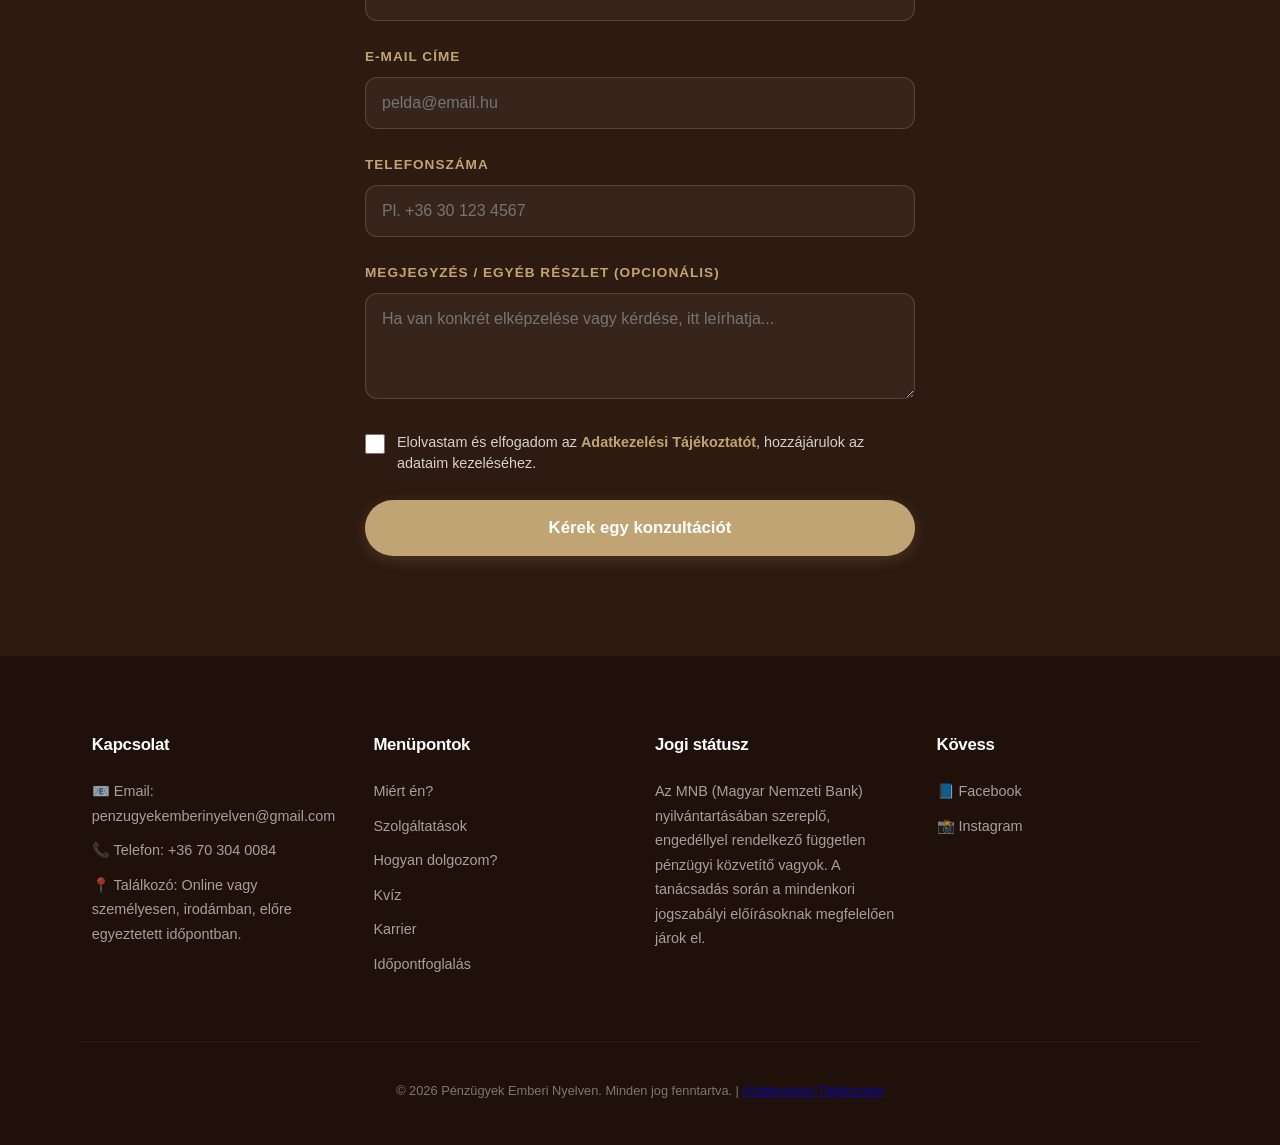
==== commit 2b853e87: "Kvíz oldal linkjeinek visszaállítása (élesítés) A nav, a lábléc és a főoldali ajánló kártya újra a k" ====
--- a/index.html
+++ b/index.html
@@ -13,13 +13,13 @@
 <meta property="og:type" content="website">
 <meta property="og:title" content="Pénzügyek, emberi nyelven | Pénzügyi Tanácsadás">
 <meta property="og:description" content="Független pénzügyi tanácsadás díjmentesen: lakáshitel, CSOK+, biztosítás, megtakarítás és céges pénzügyek egy helyen, emberi nyelven elmagyarázva.">
-<meta property="og:image" content="https://gaalbogi03-ui.github.io/Bogi-weboldal/images/rolam-boglarka.jpg">
+<meta property="og:image" content="https://gaalbogi03-ui.github.io/Bogi-weboldal/images/og-image.jpg">
 <meta property="og:url" content="https://gaalbogi03-ui.github.io/Bogi-weboldal/">
 <meta property="og:locale" content="hu_HU">
 <meta name="twitter:card" content="summary_large_image">
 <meta name="twitter:title" content="Pénzügyek, emberi nyelven | Pénzügyi Tanácsadás">
 <meta name="twitter:description" content="Független pénzügyi tanácsadás díjmentesen: lakáshitel, CSOK+, biztosítás, megtakarítás és céges pénzügyek egy helyen, emberi nyelven elmagyarázva.">
-<meta name="twitter:image" content="https://gaalbogi03-ui.github.io/Bogi-weboldal/images/rolam-boglarka.jpg">
+<meta name="twitter:image" content="https://gaalbogi03-ui.github.io/Bogi-weboldal/images/og-image.jpg">
 
 <!-- Helyben tárolt Plus Jakarta Sans betűtípus (GDPR miatt nem Google szerverről töltődik be) -->
 <link href="fonts/plus-jakarta-sans.css" rel="stylesheet">
@@ -39,6 +39,7 @@
 <li><a href="#rolam">Miért én?</a></li>
 <li><a href="#szolgaltatasok">Szolgáltatások</a></li>
 <li><a href="#folyamat">Hogyan dolgozom?</a></li>
+<li><a href="kviz.html">Kvíz</a></li>
 <li><a href="karrier.html">Karrier</a></li>
 <li><a href="#kapcsolat">Időpontfoglalás</a></li>
 </ul>
@@ -80,6 +81,18 @@
 </div>
 </section>
 
+<!-- KVÍZ AJÁNLÓ -->
+<section class="quiz-promo" id="kviz-ajanlo">
+<div class="container">
+<div class="quiz-promo-card">
+<span class="about-eyebrow">Interaktív teszt</span>
+<h2>Milyen típusú megtakarító vagy?</h2>
+<p>Töltsd ki az 1 perces kvízt, és tudd meg, melyik pénzügyi típusra hasonlítasz leginkább - és mi lehetne a következő jó lépésed.</p>
+<a href="kviz.html" class="btn">Kitöltöm a kvízt</a>
+</div>
+</div>
+</section>
+
 <!-- RÓLAM -->
 <section class="about" id="rolam">
 <div class="container about-grid">
@@ -89,8 +102,8 @@
 <div class="about-text">
 <span class="about-eyebrow">Miért én?</span>
 <h2>Gaál Boglárka vagyok, független pénzügyi tanácsadó</h2>
-<p>Szia! Sokan úgy gondolnak a pénzre, mint rideg számokra és bonyolult táblázatokra. Én eszköznek látom: valaminek, ami elvisz oda, ahová el szeretnél jutni, legyen szó az első saját otthonod megvásárlásáról, a családod hosszú távú biztonságáról vagy a vállalkozásod magabiztos növekedéséről.</p>
-<p>Tudatosan nem szakosodtam egyetlen szűk területre sem, mert hiszem, hogy a valódi pénzügyi biztonságot csak a teljes képet átlátva lehet felépíteni. Szinte minden élethelyzetre van jó megoldás a pénzügyek világában, az én dolgom, hogy ezt megtaláljam neked.</p>
+<p>Sokan úgy gondolnak a pénzre, mint rideg számokra és bonyolult táblázatokra. Én eszköznek látom: valaminek, ami elviszi oda, ahová el szeretne jutni, legyen szó az első saját otthona megvásárlásáról, a családja hosszú távú biztonságáról vagy a vállalkozása magabiztos növekedéséről.</p>
+<p>Tudatosan nem szakosodtam egyetlen szűk területre sem, mert hiszem, hogy a valódi pénzügyi biztonságot csak a teljes képet átlátva lehet felépíteni. Szinte minden élethelyzetre van jó megoldás a pénzügyek világában, az én dolgom, hogy ezt megtaláljam Önnek.</p>
 <div class="about-tags">
 <span class="about-tags-label">Kiknek segítek?</span>
 <div class="about-tags-list">
@@ -169,7 +182,7 @@
 <span class="process-number">1</span>
 <div>
 <h3>Igényfelmérés</h3>
-<p>Megismerjük egymást, te elmondod a céljaidat, én pedig felmérem az aktuális helyzetet.</p>
+<p>Megismerjük egymást, Ön elmondja a céljait, én pedig felmérem az aktuális helyzetet.</p>
 </div>
 </div>
 <div class="process-step">
@@ -183,16 +196,16 @@
 <span class="process-number">3</span>
 <div>
 <h3>Döntés és megvalósítás</h3>
-<p>Átláthatóan, szakzsargon nélkül bemutatom a lehetőségeket. Te döntesz, én pedig végigviszem a teljes adminisztrációt.</p>
+<p>Átláthatóan, szakzsargon nélkül bemutatom a lehetőségeket. Ön dönt, én pedig végigviszem a teljes adminisztrációt.</p>
 </div>
 </div>
 </div>
 
 <div class="process-fee-note">
-<strong>Miért díjmentes ez neked?</strong> Nincs csapda, és nincsenek utólagos sikerdíjak sem. A munkámat a pénzintézetek finanszírozzák jutalék formájában, amiért elvégzem helyettük az adminisztráció nagy részét.
-</div>
-
-<blockquote class="process-quote">„A célom az, hogy a beszélgetésünk után, azt érezd: végre valaki átláthatóan és érthetően elmagyarázta, mi történik a pénzeddel.”</blockquote>
+<strong>Miért díjmentes ez Önnek?</strong> Nincs csapda, és nincsenek utólagos sikerdíjak sem. A munkámat a pénzintézetek finanszírozzák jutalék formájában, amiért elvégzem helyettük az adminisztráció nagy részét.
+</div>
+
+<blockquote class="process-quote">„A célom az, hogy a beszélgetésünk után azt érezze: végre valaki átláthatóan és érthetően elmagyarázta, mi történik a pénzével.”</blockquote>
 </div>
 </section>
 
@@ -266,7 +279,7 @@
 <div class="footer-grid">
 <div class="footer-col">
 <h4>Kapcsolat</h4>
-<p>📧 Email: <a href="mailto:gaalbogi03@gmail.com">gaalbogi03@gmail.com</a></p>
+<p>📧 Email: <a href="mailto:penzugyekemberinyelven@gmail.com">penzugyekemberinyelven@gmail.com</a></p>
 <p>📞 Telefon: <a href="tel:+36703040084">+36 70 304 0084</a></p>
 <p>📍 Találkozó: Online vagy személyesen, irodámban, előre egyeztetett időpontban.</p>
 </div>
@@ -275,12 +288,18 @@
 <p><a href="#rolam">Miért én?</a></p>
 <p><a href="#szolgaltatasok">Szolgáltatások</a></p>
 <p><a href="#folyamat">Hogyan dolgozom?</a></p>
+<p><a href="kviz.html">Kvíz</a></p>
 <p><a href="karrier.html">Karrier</a></p>
 <p><a href="#kapcsolat">Időpontfoglalás</a></p>
 </div>
 <div class="footer-col">
 <h4>Jogi státusz</h4>
 <p>Az MNB (Magyar Nemzeti Bank) nyilvántartásában szereplő, engedéllyel rendelkező független pénzügyi közvetítő vagyok. A tanácsadás során a mindenkori jogszabályi előírásoknak megfelelően járok el.</p>
+</div>
+<div class="footer-col">
+<h4>Kövess</h4>
+<p>📘 <a href="https://www.facebook.com/profile.php?id=61591757138707" target="_blank" rel="noopener">Facebook</a></p>
+<p>📸 <a href="https://www.instagram.com/penzugyekemberinyelven/" target="_blank" rel="noopener">Instagram</a></p>
 </div>
 </div>
 
@@ -344,13 +363,13 @@
 contactStatus.style.color = '#8FCB9B';
 contactForm.reset();
 } else {
-contactStatus.textContent = 'Hiba történt a küldés során. Kérjük, próbálja meg később, vagy írjon a gaalbogi03@gmail.com címre.';
+contactStatus.textContent = 'Hiba történt a küldés során. Kérjük, próbálja meg később, vagy írjon a penzugyekemberinyelven@gmail.com címre.';
 contactStatus.style.color = '#E38B8B';
 }
 contactStatus.style.display = 'block';
 })
 .catch(() => {
-contactStatus.textContent = 'Hiba történt a küldés során. Kérjük, próbálja meg később, vagy írjon a gaalbogi03@gmail.com címre.';
+contactStatus.textContent = 'Hiba történt a küldés során. Kérjük, próbálja meg később, vagy írjon a penzugyekemberinyelven@gmail.com címre.';
 contactStatus.style.color = '#E38B8B';
 contactStatus.style.display = 'block';
 })
--- a/styles.css
+++ b/styles.css
@@ -0,0 +1,1061 @@
+/* MODERNEBB & PRÉMIUMABB SZÍNPALETTA */
+:root {
+--primary-bg: #FCF9F2; /* Világos, tiszta krém háttér */
+--dark-text: #2D1A10; /* Elegáns mélybarna a szövegeknek */
+--accent-gold: #C0A473; /* Matt arany / pezsgő a gomboknak */
+--accent-gold-hover: #A88E60;
+--white-bg: #ffffff; /* Hófehér a kártyák kiemeléséhez */
+--card-shadow: 0 10px 30px rgba(45, 26, 16, 0.05); /* Lágy, modern árnyék */
+--card-shadow-hover: 0 20px 40px rgba(45, 26, 16, 0.1);
+}
+
+html {
+scroll-behavior: smooth;
+}
+
+body {
+font-family: 'Plus Jakarta Sans', -apple-system, BlinkMacSystemFont, sans-serif;
+margin: 0;
+padding: 0;
+color: var(--dark-text);
+background-color: var(--primary-bg);
+line-height: 1.7;
+-webkit-font-smoothing: antialiased;
+}
+
+.container {
+width: 88%;
+max-width: 1140px;
+margin: 0 auto;
+}
+
+/* Navigációs sáv - Letisztult, lebegő hatás */
+.navbar {
+background-color: rgba(255, 255, 255, 0.9);
+backdrop-filter: blur(10px);
+-webkit-backdrop-filter: blur(10px);
+border-bottom: 1px solid rgba(45, 26, 16, 0.05);
+padding: 18px 0;
+position: sticky;
+top: 0;
+z-index: 100;
+}
+
+.navbar .container {
+display: flex;
+justify-content: space-between;
+align-items: center;
+position: relative;
+}
+
+.nav-toggle {
+display: none;
+flex-direction: column;
+justify-content: space-between;
+width: 26px;
+height: 18px;
+background: none;
+border: none;
+padding: 0;
+cursor: pointer;
+z-index: 110;
+}
+
+.nav-toggle span {
+display: block;
+height: 2px;
+width: 100%;
+background-color: var(--dark-text);
+border-radius: 2px;
+transition: transform 0.3s ease, opacity 0.3s ease;
+}
+
+.nav-toggle.open span:nth-child(1) {
+transform: translateY(8px) rotate(45deg);
+}
+
+.nav-toggle.open span:nth-child(2) {
+opacity: 0;
+}
+
+.nav-toggle.open span:nth-child(3) {
+transform: translateY(-8px) rotate(-45deg);
+}
+
+.logo {
+font-weight: 800;
+font-size: 1.2rem;
+color: var(--dark-text);
+text-decoration: none;
+letter-spacing: -0.5px;
+}
+
+.nav-links {
+display: flex;
+list-style: none;
+margin: 0;
+padding: 0;
+}
+
+.nav-links li {
+margin-left: 30px;
+}
+
+.nav-links a {
+text-decoration: none;
+color: var(--dark-text);
+font-weight: 600;
+font-size: 0.95rem;
+opacity: 0.8;
+transition: opacity 0.2s ease;
+}
+
+.nav-links a:hover {
+opacity: 1;
+}
+
+/* Hero szekció - Lágy színátmenettel + elmosódott háttérkép */
+.hero {
+padding: 130px 0 110px 0;
+text-align: center;
+position: relative;
+overflow: hidden;
+}
+
+.hero-bg {
+position: absolute;
+inset: 0;
+background-image: url('images/hero-bg.jpg');
+background-size: cover;
+background-position: center;
+z-index: 0;
+}
+
+.hero-overlay {
+position: absolute;
+inset: 0;
+background: linear-gradient(180deg, rgba(252,249,242,0.82) 0%, rgba(252,249,242,0.94) 100%);
+z-index: 1;
+}
+
+.hero .container {
+position: relative;
+z-index: 2;
+}
+
+.hero h1 {
+font-size: 3.4rem;
+font-weight: 800;
+color: var(--dark-text);
+line-height: 1.25;
+margin-bottom: 24px;
+margin-top: 0;
+letter-spacing: -1.5px;
+}
+
+.hero p {
+font-size: 1.25rem;
+max-width: 720px;
+margin: 0 auto 40px auto;
+color: var(--dark-text);
+opacity: 0.85;
+font-weight: 400;
+}
+
+/* Gombok */
+.btn {
+display: inline-block;
+background-color: var(--accent-gold);
+color: #ffffff;
+padding: 16px 38px;
+text-decoration: none;
+font-weight: 600;
+border-radius: 50px;
+transition: all 0.3s cubic-bezier(0.16, 1, 0.3, 1);
+box-shadow: 0 4px 15px rgba(192, 164, 115, 0.3);
+border: none;
+cursor: pointer;
+font-size: 1rem;
+letter-spacing: -0.2px;
+}
+
+.btn:hover {
+transform: translateY(-2px);
+background-color: var(--accent-gold-hover);
+box-shadow: 0 8px 25px rgba(192, 164, 115, 0.4);
+}
+
+/* Lebegő CTA gomb */
+.floating-cta {
+position: fixed;
+right: 30px;
+bottom: 30px;
+z-index: 90;
+padding: 14px 30px;
+font-size: 0.95rem;
+opacity: 0;
+transform: translateY(20px);
+pointer-events: none;
+transition: opacity 0.3s ease, transform 0.3s ease;
+}
+
+.floating-cta.visible {
+opacity: 1;
+transform: translateY(0);
+pointer-events: auto;
+}
+
+@media (max-width: 768px) {
+.floating-cta {
+right: 20px;
+bottom: 20px;
+padding: 13px 22px;
+font-size: 0.9rem;
+}
+}
+
+/* Rólam */
+.about {
+padding: 100px 0;
+background-color: var(--white-bg);
+}
+
+.about-grid {
+display: flex;
+align-items: center;
+gap: 60px;
+}
+
+.about-image {
+flex: 0 0 340px;
+}
+
+.about-image img {
+width: 100%;
+display: block;
+border-radius: 20px;
+box-shadow: var(--card-shadow-hover);
+}
+
+.about-text {
+flex: 1;
+}
+
+.about-eyebrow {
+display: block;
+color: var(--accent-gold);
+font-weight: 700;
+text-transform: uppercase;
+letter-spacing: 1.5px;
+font-size: 0.85rem;
+margin-bottom: 10px;
+}
+
+.about-text h2 {
+font-size: 2rem;
+font-weight: 700;
+letter-spacing: -0.6px;
+margin: 0 0 22px 0;
+}
+
+.about-text p {
+opacity: 0.85;
+margin-bottom: 16px;
+font-size: 1.05rem;
+}
+
+.about-text p:last-child {
+margin-bottom: 0;
+}
+
+.about-tags {
+margin-top: 28px;
+padding-top: 24px;
+border-top: 1px solid rgba(45, 26, 16, 0.08);
+}
+
+.about-tags-label {
+display: block;
+font-weight: 700;
+font-size: 0.85rem;
+text-transform: uppercase;
+letter-spacing: 1px;
+opacity: 0.6;
+margin-bottom: 14px;
+}
+
+.about-tags-list {
+display: flex;
+flex-wrap: wrap;
+gap: 10px;
+}
+
+.tag {
+background-color: var(--primary-bg);
+border: 1px solid rgba(45, 26, 16, 0.08);
+border-radius: 50px;
+padding: 8px 16px;
+font-size: 0.85rem;
+font-weight: 600;
+white-space: nowrap;
+}
+
+/* Probléma / Megoldás */
+.intro {
+padding: 90px 0;
+text-align: center;
+}
+
+.intro h2 {
+font-size: 2.3rem;
+font-weight: 700;
+letter-spacing: -0.8px;
+margin-bottom: 15px;
+}
+
+.features {
+display: flex;
+justify-content: space-between;
+flex-wrap: wrap;
+margin-top: 50px;
+}
+
+.feature-box {
+flex: 1;
+min-width: 280px;
+margin: 15px;
+padding: 40px 30px;
+background-color: var(--white-bg);
+border-radius: 16px;
+box-shadow: var(--card-shadow);
+transition: all 0.4s cubic-bezier(0.16, 1, 0.3, 1);
+}
+
+.feature-box:hover {
+transform: translateY(-6px);
+box-shadow: var(--card-shadow-hover);
+}
+
+.feature-box h3 {
+font-size: 1.3rem;
+font-weight: 700;
+margin-top: 0;
+margin-bottom: 15px;
+letter-spacing: -0.4px;
+}
+
+.feature-box p {
+font-size: 0.95rem;
+opacity: 0.8;
+margin: 0;
+}
+
+/* Szolgáltatások */
+.services {
+padding: 100px 0;
+background-color: var(--white-bg);
+}
+
+.services-grid {
+display: flex;
+justify-content: space-between;
+flex-wrap: wrap;
+}
+
+.service-card {
+flex: 1;
+min-width: 45%;
+margin: 15px;
+padding: 40px;
+background: var(--primary-bg);
+border-radius: 20px;
+transition: all 0.4s cubic-bezier(0.16, 1, 0.3, 1);
+cursor: pointer;
+position: relative;
+border: 1px solid rgba(45, 26, 16, 0.03);
+text-align: left;
+}
+
+.service-card:hover {
+background-color: #F5EFE4;
+transform: translateY(-4px);
+}
+
+.service-header {
+display: flex;
+justify-content: space-between;
+align-items: center;
+margin-bottom: 15px;
+}
+
+.service-header h3 {
+font-size: 1.4rem;
+font-weight: 700;
+margin: 0;
+letter-spacing: -0.5px;
+}
+
+.toggle-icon {
+font-size: 1.2rem;
+color: var(--accent-gold);
+transition: transform 0.3s ease;
+font-weight: bold;
+}
+
+.service-card.active .toggle-icon {
+transform: rotate(180deg);
+}
+
+.service-card p.intro-text {
+margin: 0 0 15px 0;
+opacity: 0.85;
+}
+
+.service-details {
+max-height: 0;
+overflow: hidden;
+transition: max-height 0.4s cubic-bezier(0.16, 1, 0.3, 1), opacity 0.3s ease;
+opacity: 0;
+border-top: 1px solid rgba(45, 26, 16, 0.08);
+padding-top: 0;
+margin-top: 0;
+}
+
+.service-card.active .service-details {
+max-height: 700px;
+opacity: 1;
+padding-top: 20px;
+margin-top: 15px;
+}
+
+.service-details ul {
+padding-left: 20px;
+margin: 0;
+}
+
+.service-details li {
+margin-bottom: 10px;
+font-size: 0.95rem;
+opacity: 0.9;
+}
+
+.service-details strong {
+color: var(--dark-text);
+}
+
+/* Magyarázat rész */
+.explanation {
+padding: 90px 0;
+text-align: center;
+}
+
+.explanation h2 {
+font-size: 2.1rem;
+font-weight: 700;
+margin-bottom: 20px;
+letter-spacing: -0.5px;
+}
+
+.explanation p {
+font-size: 1.1rem;
+opacity: 0.8;
+}
+
+/* Hogyan dolgozunk együtt */
+.process {
+padding: 100px 0;
+background-color: var(--white-bg);
+}
+
+.process-steps {
+display: flex;
+justify-content: space-between;
+flex-wrap: wrap;
+gap: 30px;
+}
+
+.process-step {
+flex: 1;
+min-width: 260px;
+display: flex;
+gap: 20px;
+}
+
+.process-number {
+flex-shrink: 0;
+width: 44px;
+height: 44px;
+border-radius: 50%;
+background-color: var(--accent-gold);
+color: #ffffff;
+display: flex;
+align-items: center;
+justify-content: center;
+font-weight: 700;
+font-size: 1.1rem;
+}
+
+.process-step h3 {
+font-size: 1.15rem;
+font-weight: 700;
+margin: 6px 0 10px 0;
+letter-spacing: -0.3px;
+}
+
+.process-step p {
+font-size: 0.95rem;
+opacity: 0.85;
+margin: 0;
+}
+
+.process-fee-note {
+margin-top: 50px;
+padding: 24px 28px;
+background-color: var(--primary-bg);
+border-radius: 16px;
+font-size: 0.95rem;
+opacity: 0.9;
+}
+
+.process-fee-note strong {
+color: var(--dark-text);
+}
+
+.process-quote {
+margin: 60px 0 0 0;
+padding: 0 0 0 24px;
+border-left: 3px solid var(--accent-gold);
+font-size: 1.2rem;
+font-style: italic;
+opacity: 0.9;
+}
+
+/* Kapcsolati űrlap */
+.contact {
+background-color: var(--dark-text);
+color: #ffffff;
+padding: 100px 0;
+text-align: center;
+}
+
+.contact h2 {
+font-size: 2.5rem;
+font-weight: 700;
+letter-spacing: -0.8px;
+margin-top: 0;
+}
+
+.contact p {
+opacity: 0.7;
+font-size: 1.1rem;
+}
+
+.contact form {
+max-width: 550px;
+margin: 45px auto 0 auto;
+text-align: left;
+}
+
+.form-group {
+margin-bottom: 24px;
+}
+
+.form-group label {
+display: block;
+margin-bottom: 9px;
+font-weight: 600;
+color: var(--accent-gold);
+font-size: 0.85rem;
+text-transform: uppercase;
+letter-spacing: 1px;
+}
+
+.contact input, .contact select, .contact textarea {
+width: 100%;
+padding: 16px;
+border-radius: 12px;
+border: 1px solid rgba(255, 255, 255, 0.15);
+background-color: rgba(255, 255, 255, 0.05);
+color: #ffffff;
+box-sizing: border-box;
+font-family: inherit;
+font-size: 1rem;
+transition: all 0.3s ease;
+-webkit-appearance: none;
+appearance: none;
+}
+
+.contact input:focus, .contact select:focus, .contact textarea:focus {
+outline: none;
+border-color: var(--accent-gold);
+background-color: rgba(255, 255, 255, 0.08);
+}
+
+.select-wrapper {
+position: relative;
+}
+
+.select-wrapper::after {
+content: "↓";
+font-size: 1rem;
+color: var(--accent-gold);
+right: 18px;
+top: 14px;
+position: absolute;
+pointer-events: none;
+}
+
+/* JAVÍTOTT ÁSZF RUBLIKA STÍLUS */
+.checkbox-group {
+display: flex;
+align-items: flex-start;
+margin-top: 20px;
+margin-bottom: 25px;
+gap: 12px; /* Biztosítja a tiszta távolságot a négyzet és a szöveg között */
+}
+
+.checkbox-group input[type="checkbox"] {
+width: 20px;
+height: 20px;
+margin: 2px 0 0 0;
+cursor: pointer;
+flex-shrink: 0; /* Megakadályozza, hogy a jelölőnégyzet összenyomódjon */
+-webkit-appearance: checkbox; /* Visszaállítja a natív checkbox működést */
+appearance: checkbox;
+}
+
+.checkbox-group label {
+text-transform: none;
+font-size: 0.9rem;
+font-weight: 400;
+color: rgba(255, 255, 255, 0.8);
+letter-spacing: 0;
+line-height: 1.5;
+cursor: pointer;
+margin-bottom: 0;
+display: inline;
+}
+
+.checkbox-group a {
+color: var(--accent-gold);
+text-decoration: none;
+font-weight: 600;
+position: relative;
+z-index: 5; /* Biztosítja, hogy a link kattintható maradjon */
+}
+
+.checkbox-group a:hover {
+text-decoration: underline;
+}
+
+.contact button {
+background-color: var(--accent-gold);
+color: #ffffff;
+border: none;
+padding: 18px 40px;
+font-weight: 600;
+font-size: 1.05rem;
+cursor: pointer;
+border-radius: 50px;
+width: 100%;
+transition: all 0.3s ease;
+box-shadow: 0 4px 15px rgba(192, 164, 115, 0.2);
+font-family: inherit;
+}
+
+.contact button:hover {
+background-color: var(--accent-gold-hover);
+transform: translateY(-2px);
+}
+
+/* Modern lábléc */
+.main-footer {
+background-color: #1F110A;
+color: rgba(255, 255, 255, 0.6);
+padding: 60px 0 30px 0;
+font-size: 0.9rem;
+}
+
+.footer-grid {
+display: flex;
+justify-content: space-between;
+flex-wrap: wrap;
+margin-bottom: 40px;
+}
+
+.footer-col {
+flex: 1;
+min-width: 250px;
+margin: 15px;
+}
+
+.footer-col h4 {
+color: #ffffff;
+margin-top: 0;
+margin-bottom: 20px;
+font-size: 1.05rem;
+font-weight: 600;
+letter-spacing: -0.3px;
+}
+
+.footer-col p {
+margin: 10px 0;
+}
+
+.footer-col a {
+color: rgba(255, 255, 255, 0.6);
+text-decoration: none;
+transition: color 0.2s ease;
+}
+
+.footer-col a:hover {
+color: var(--accent-gold);
+}
+
+.footer-legal {
+text-align: center;
+padding-top: 25px;
+border-top: 1px solid rgba(255, 255, 255, 0.05);
+font-size: 0.8rem;
+opacity: 0.7;
+}
+
+/* Karrier oldal */
+.career-intro {
+padding: 90px 0;
+text-align: center;
+}
+
+.career-intro h2 {
+font-size: 2.3rem;
+font-weight: 700;
+letter-spacing: -0.8px;
+margin-bottom: 15px;
+}
+
+.career-intro > .container > p {
+max-width: 750px;
+margin: 0 auto;
+opacity: 0.8;
+}
+
+/* Kvíz oldal */
+.quiz-header {
+padding: 90px 0 40px 0;
+text-align: center;
+}
+
+.quiz-header h1 {
+font-size: 2.6rem;
+font-weight: 800;
+letter-spacing: -1px;
+margin-bottom: 18px;
+}
+
+.quiz-header p {
+max-width: 650px;
+margin: 0 auto;
+opacity: 0.8;
+font-size: 1.1rem;
+}
+
+.quiz-promo {
+padding: 70px 0;
+background-color: var(--white-bg);
+}
+
+.quiz-promo-card {
+max-width: 750px;
+margin: 0 auto;
+text-align: center;
+background: linear-gradient(135deg, #FCF9F2 0%, #F5EFE4 100%);
+border: 1px solid rgba(192, 164, 115, 0.3);
+border-radius: 24px;
+padding: 55px 40px;
+}
+
+.quiz-promo-card h2 {
+font-size: 2rem;
+font-weight: 700;
+letter-spacing: -0.6px;
+margin: 10px 0 15px 0;
+}
+
+.quiz-promo-card p {
+opacity: 0.8;
+margin-bottom: 30px;
+font-size: 1.05rem;
+}
+
+.quiz-section {
+padding: 20px 0 100px 0;
+}
+
+.quiz-card {
+max-width: 680px;
+margin: 0 auto;
+background: var(--white-bg);
+border-radius: 24px;
+box-shadow: var(--card-shadow-hover);
+padding: 50px;
+box-sizing: border-box;
+}
+
+.quiz-progress-track {
+height: 6px;
+background: rgba(45, 26, 16, 0.08);
+border-radius: 10px;
+margin-bottom: 36px;
+overflow: hidden;
+}
+
+.quiz-progress-bar {
+height: 100%;
+background: var(--accent-gold);
+border-radius: 10px;
+width: 0%;
+transition: width 0.4s cubic-bezier(0.16, 1, 0.3, 1);
+}
+
+.quiz-question-count {
+font-size: 0.85rem;
+font-weight: 700;
+text-transform: uppercase;
+letter-spacing: 1px;
+color: var(--accent-gold);
+margin-bottom: 10px;
+}
+
+.quiz-question h3 {
+font-size: 1.4rem;
+font-weight: 700;
+margin: 0 0 30px 0;
+letter-spacing: -0.4px;
+}
+
+.quiz-options {
+display: grid;
+grid-template-columns: 1fr 1fr;
+gap: 12px;
+}
+
+.quiz-option {
+padding: 18px 14px;
+border-radius: 18px;
+border: 1.5px solid rgba(45, 26, 16, 0.1);
+background: var(--primary-bg);
+cursor: pointer;
+font-weight: 600;
+font-size: 0.9rem;
+line-height: 1.35;
+font-family: inherit;
+text-align: center;
+color: var(--dark-text);
+transition: all 0.25s ease;
+display: flex;
+flex-direction: column;
+align-items: center;
+justify-content: center;
+gap: 8px;
+min-height: 96px;
+}
+
+.quiz-option-icon {
+font-size: 1.8rem;
+line-height: 1;
+}
+
+.quiz-option-label {
+font-size: 0.9rem;
+}
+
+.quiz-option:hover {
+border-color: var(--accent-gold);
+background: #F5EFE4;
+}
+
+.quiz-option.selected {
+border-color: var(--accent-gold);
+background: var(--accent-gold);
+color: #ffffff;
+}
+
+.quiz-result {
+text-align: center;
+}
+
+.quiz-result-emoji {
+font-size: 3.4rem;
+margin-bottom: 6px;
+}
+
+.quiz-result h2 {
+font-size: 1.9rem;
+font-weight: 800;
+margin: 0 0 16px 0;
+letter-spacing: -0.6px;
+color: var(--accent-gold);
+}
+
+.quiz-result-desc {
+font-size: 1.05rem;
+opacity: 0.85;
+margin-bottom: 15px;
+text-align: left;
+}
+
+.quiz-result-next {
+font-size: 0.98rem;
+opacity: 0.85;
+margin-bottom: 36px;
+text-align: left;
+padding: 18px 22px;
+background-color: var(--primary-bg);
+border-radius: 14px;
+}
+
+.quiz-lead-intro {
+font-weight: 700;
+margin-bottom: 22px;
+text-align: center;
+}
+
+.quiz-form {
+text-align: left;
+}
+
+.quiz-form .form-group label {
+color: var(--accent-gold);
+}
+
+.quiz-form input {
+width: 100%;
+padding: 15px;
+border-radius: 12px;
+border: 1px solid rgba(45, 26, 16, 0.15);
+background: var(--primary-bg);
+color: var(--dark-text);
+box-sizing: border-box;
+font-family: inherit;
+font-size: 1rem;
+transition: all 0.3s ease;
+}
+
+.quiz-form input:focus {
+outline: none;
+border-color: var(--accent-gold);
+}
+
+.quiz-form .checkbox-group label {
+color: var(--dark-text);
+opacity: 0.8;
+}
+
+.quiz-form button {
+width: 100%;
+background-color: var(--accent-gold);
+color: #ffffff;
+border: none;
+padding: 17px 40px;
+font-weight: 600;
+font-size: 1.05rem;
+border-radius: 50px;
+cursor: pointer;
+font-family: inherit;
+transition: all 0.3s ease;
+}
+
+.quiz-form button:hover {
+background-color: var(--accent-gold-hover);
+transform: translateY(-2px);
+}
+
+.quiz-back-link {
+display: block;
+text-align: center;
+margin-top: 20px;
+font-size: 0.9rem;
+color: var(--dark-text);
+opacity: 0.6;
+text-decoration: none;
+}
+
+.quiz-back-link:hover {
+opacity: 1;
+}
+
+/* Reszponzív nézet */
+@media (max-width: 768px) {
+.about-grid {
+flex-direction: column;
+gap: 30px;
+text-align: center;
+}
+.about-image {
+flex: none;
+max-width: 240px;
+margin: 0 auto;
+}
+.about-text h2 {
+font-size: 1.6rem;
+}
+.navbar .container {
+flex-direction: row;
+justify-content: space-between;
+}
+.nav-toggle {
+display: flex;
+}
+.nav-links {
+display: none;
+position: absolute;
+top: calc(100% + 18px);
+left: -6%;
+width: 112%;
+flex-direction: column;
+background-color: var(--white-bg);
+box-shadow: 0 15px 30px rgba(45, 26, 16, 0.1);
+padding: 10px 0;
+}
+.nav-links.open {
+display: flex;
+}
+.nav-links li {
+margin: 0;
+text-align: center;
+}
+.nav-links a {
+display: block;
+padding: 14px 20px;
+}
+.hero h1 {
+font-size: 2.4rem;
+}
+.service-card {
+min-width: 100%;
+margin: 10px 0;
+padding: 30px;
+}
+.features {
+margin-top: 20px;
+}
+.feature-box {
+margin: 10px 0;
+}
+.quiz-card {
+padding: 30px 22px;
+}
+.quiz-options {
+grid-template-columns: 1fr;
+}
+.quiz-option {
+min-height: unset;
+padding: 16px;
+}
+.quiz-header h1 {
+font-size: 2rem;
+}
+.quiz-promo-card {
+padding: 40px 24px;
+}
+}
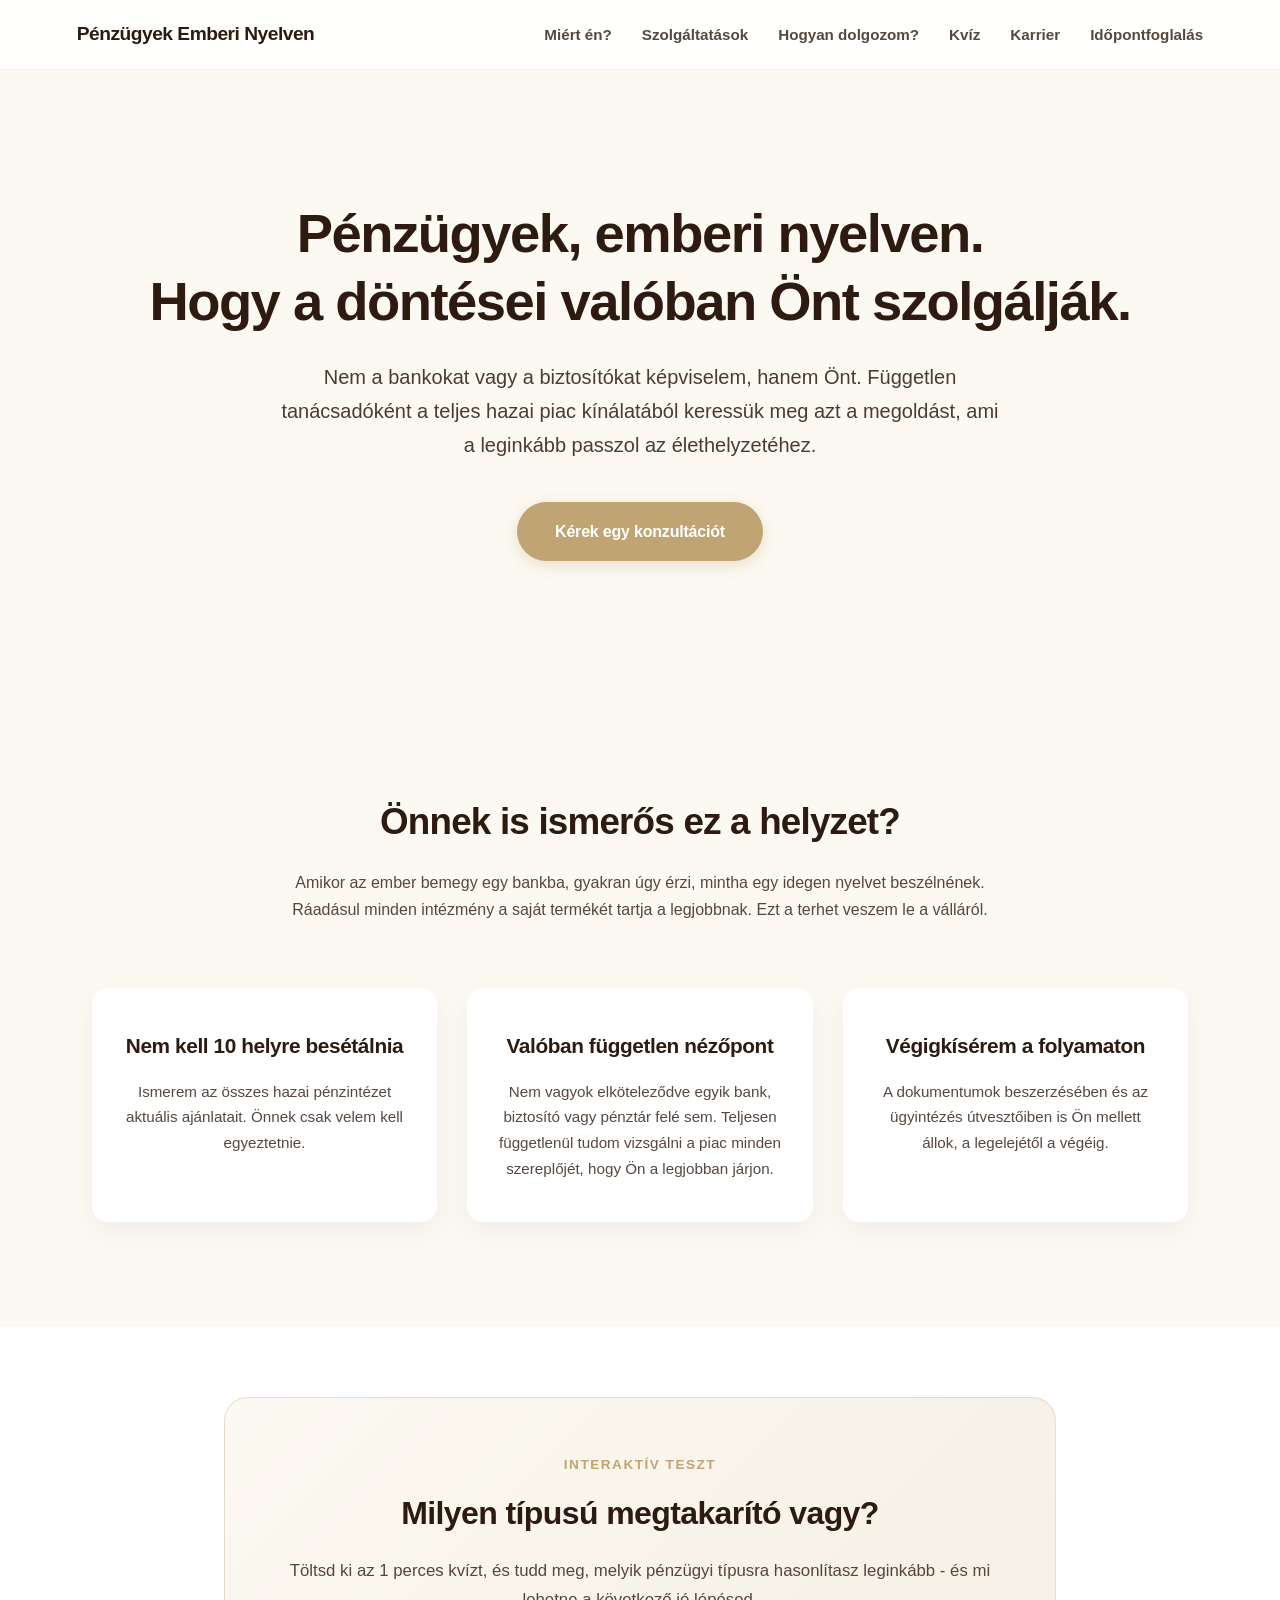
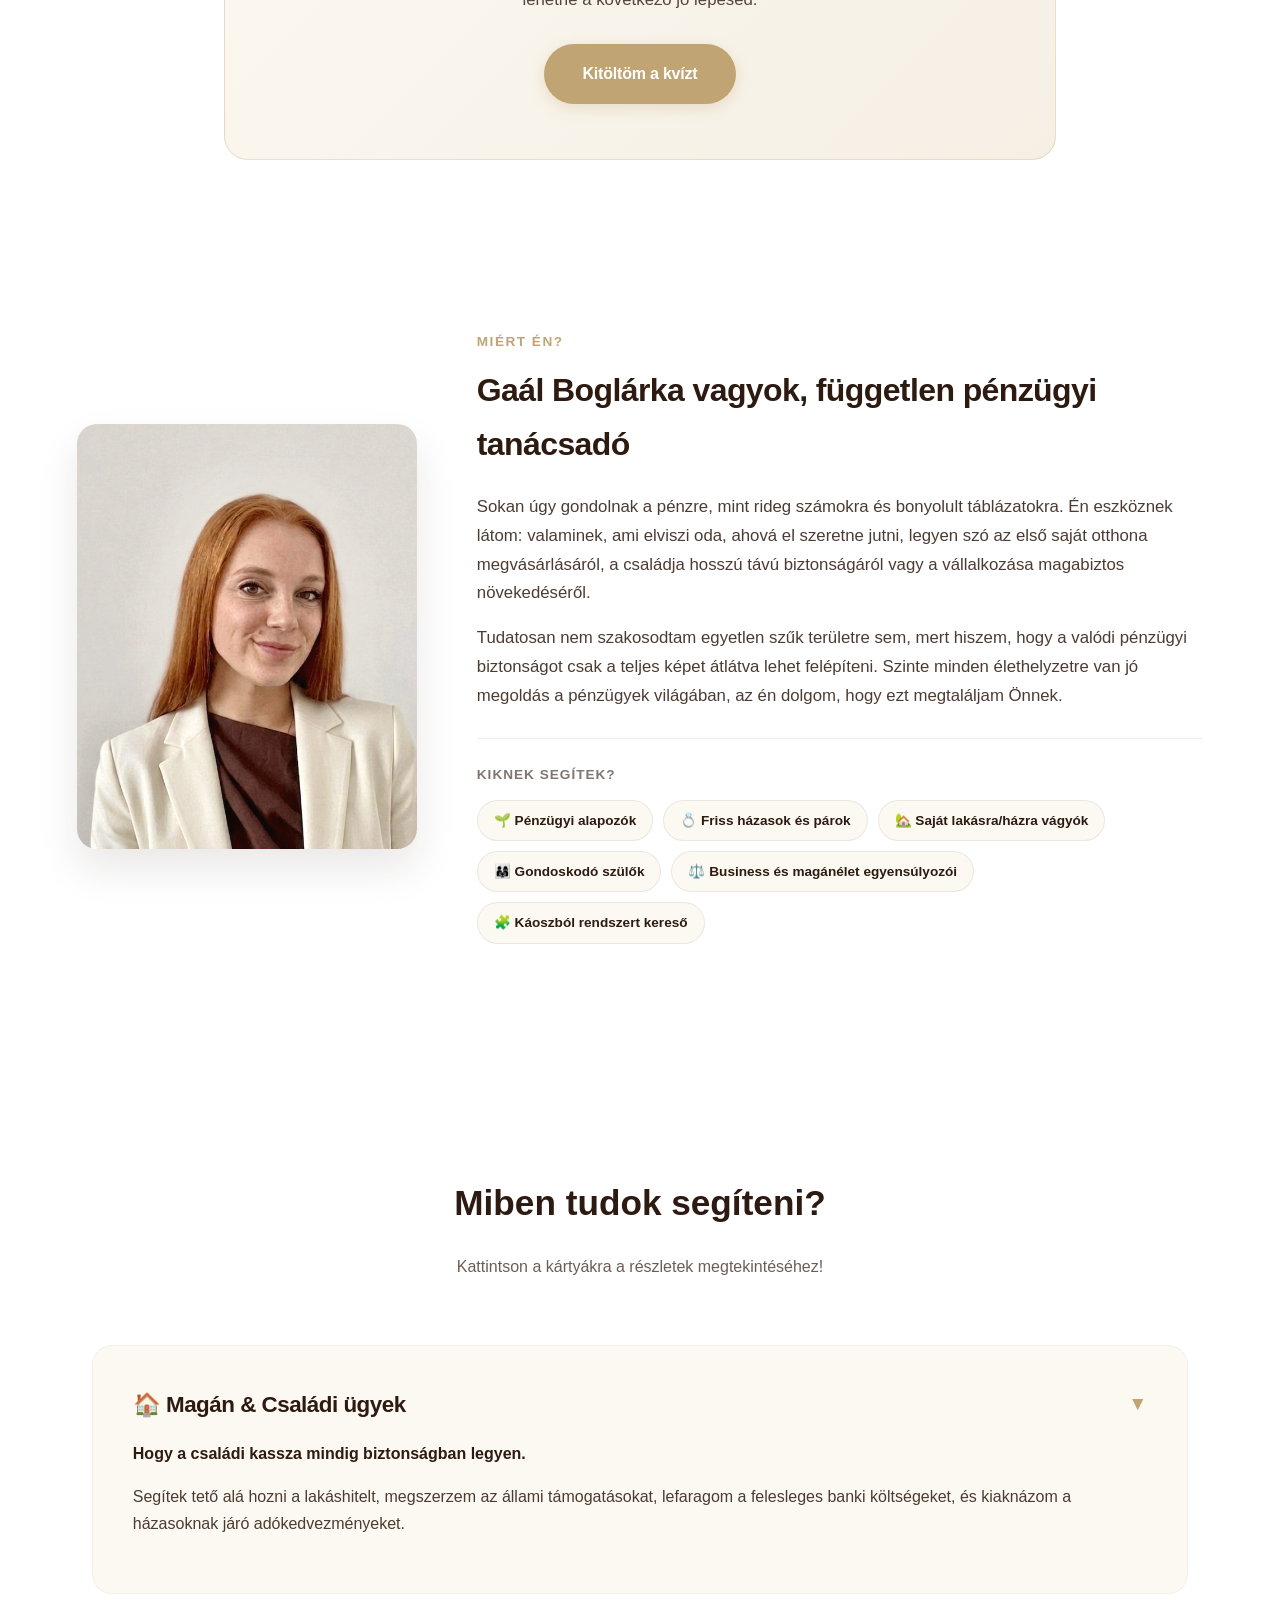
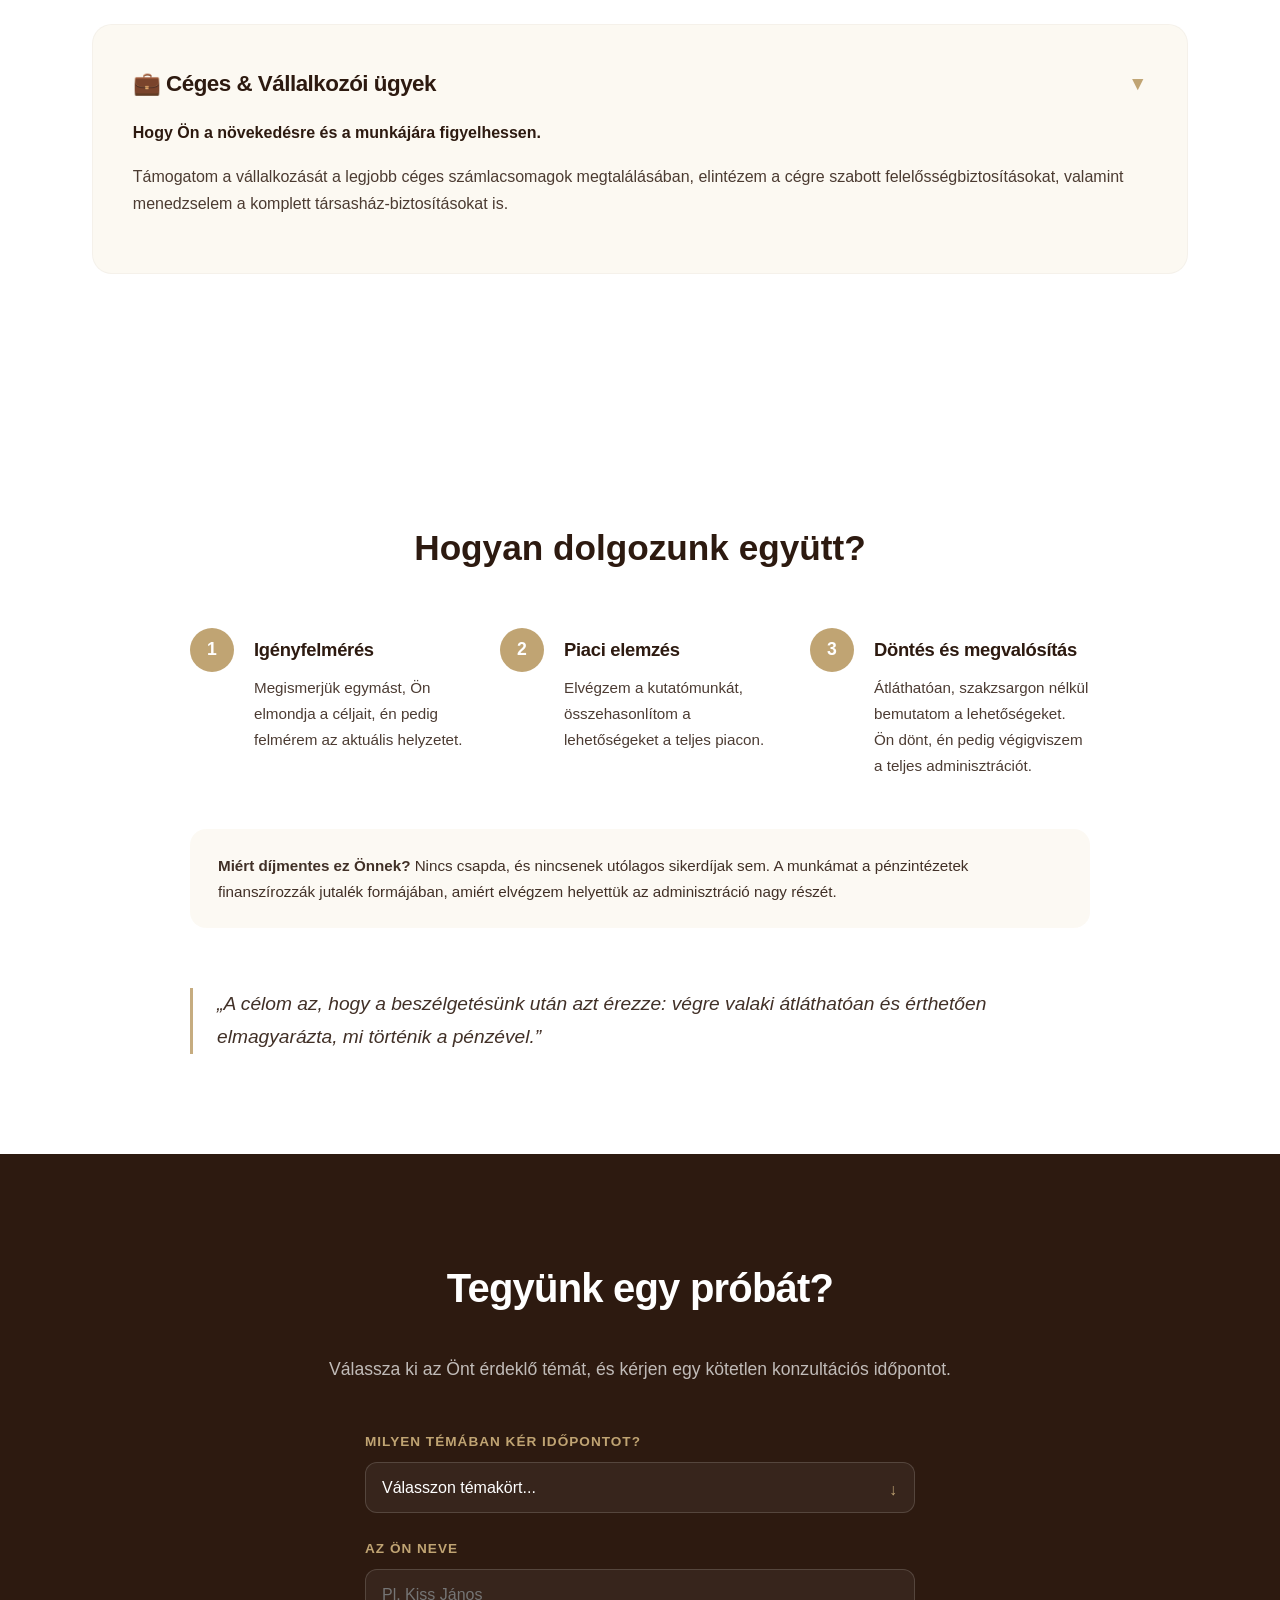
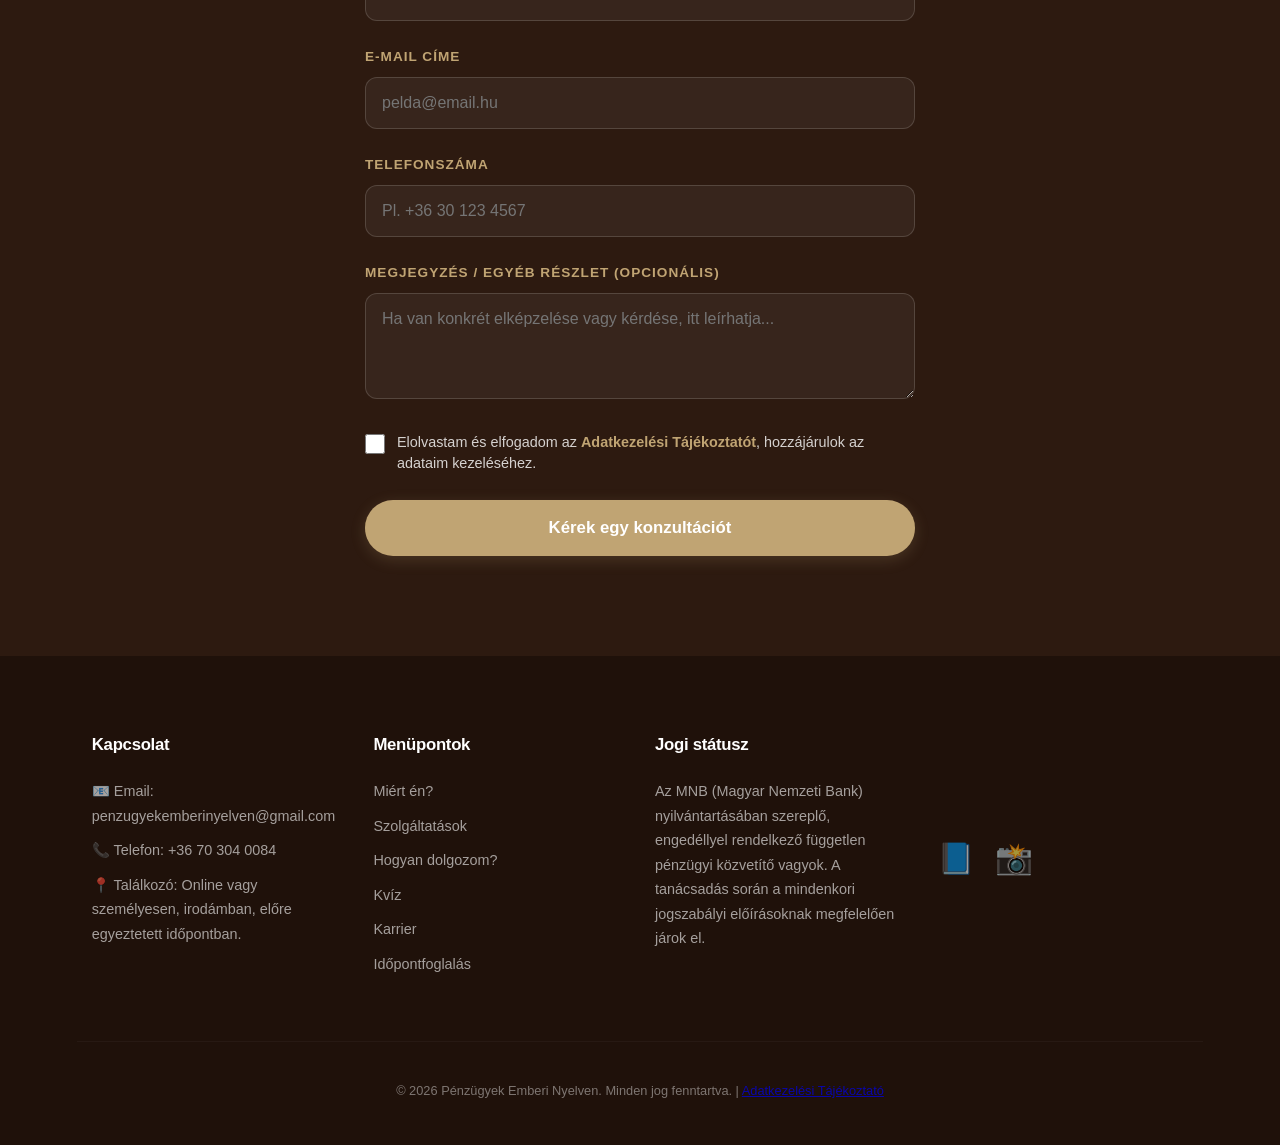
==== commit f4ab6600: "Kvíz CTA kijelentésre cserélve, lábléc "Kövess" felirat eltávolítva A kvíz-eredmény oldalon a lead-f" ====
--- a/index.html
+++ b/index.html
@@ -296,10 +296,9 @@
 <h4>Jogi státusz</h4>
 <p>Az MNB (Magyar Nemzeti Bank) nyilvántartásában szereplő, engedéllyel rendelkező független pénzügyi közvetítő vagyok. A tanácsadás során a mindenkori jogszabályi előírásoknak megfelelően járok el.</p>
 </div>
-<div class="footer-col">
-<h4>Kövess</h4>
-<p>📘 <a href="https://www.facebook.com/profile.php?id=61591757138707" target="_blank" rel="noopener">Facebook</a></p>
-<p>📸 <a href="https://www.instagram.com/penzugyekemberinyelven/" target="_blank" rel="noopener">Instagram</a></p>
+<div class="footer-col footer-social">
+<a href="https://www.facebook.com/profile.php?id=61591757138707" target="_blank" rel="noopener" aria-label="Facebook">📘</a>
+<a href="https://www.instagram.com/penzugyekemberinyelven/" target="_blank" rel="noopener" aria-label="Instagram">📸</a>
 </div>
 </div>
 
--- a/styles.css
+++ b/styles.css
@@ -712,6 +712,23 @@
 color: var(--accent-gold);
 }
 
+.footer-social {
+display: flex;
+align-items: center;
+gap: 20px;
+}
+
+.footer-social a {
+font-size: 1.9rem;
+line-height: 1;
+text-decoration: none;
+transition: transform 0.2s ease;
+}
+
+.footer-social a:hover {
+transform: translateY(-3px);
+}
+
 .footer-legal {
 text-align: center;
 padding-top: 25px;
@@ -912,6 +929,14 @@
 padding: 18px 22px;
 background-color: var(--primary-bg);
 border-radius: 14px;
+}
+
+.quiz-disclaimer {
+font-size: 0.85rem;
+font-style: italic;
+opacity: 0.6;
+margin-bottom: 28px;
+text-align: center;
 }
 
 .quiz-lead-intro {
